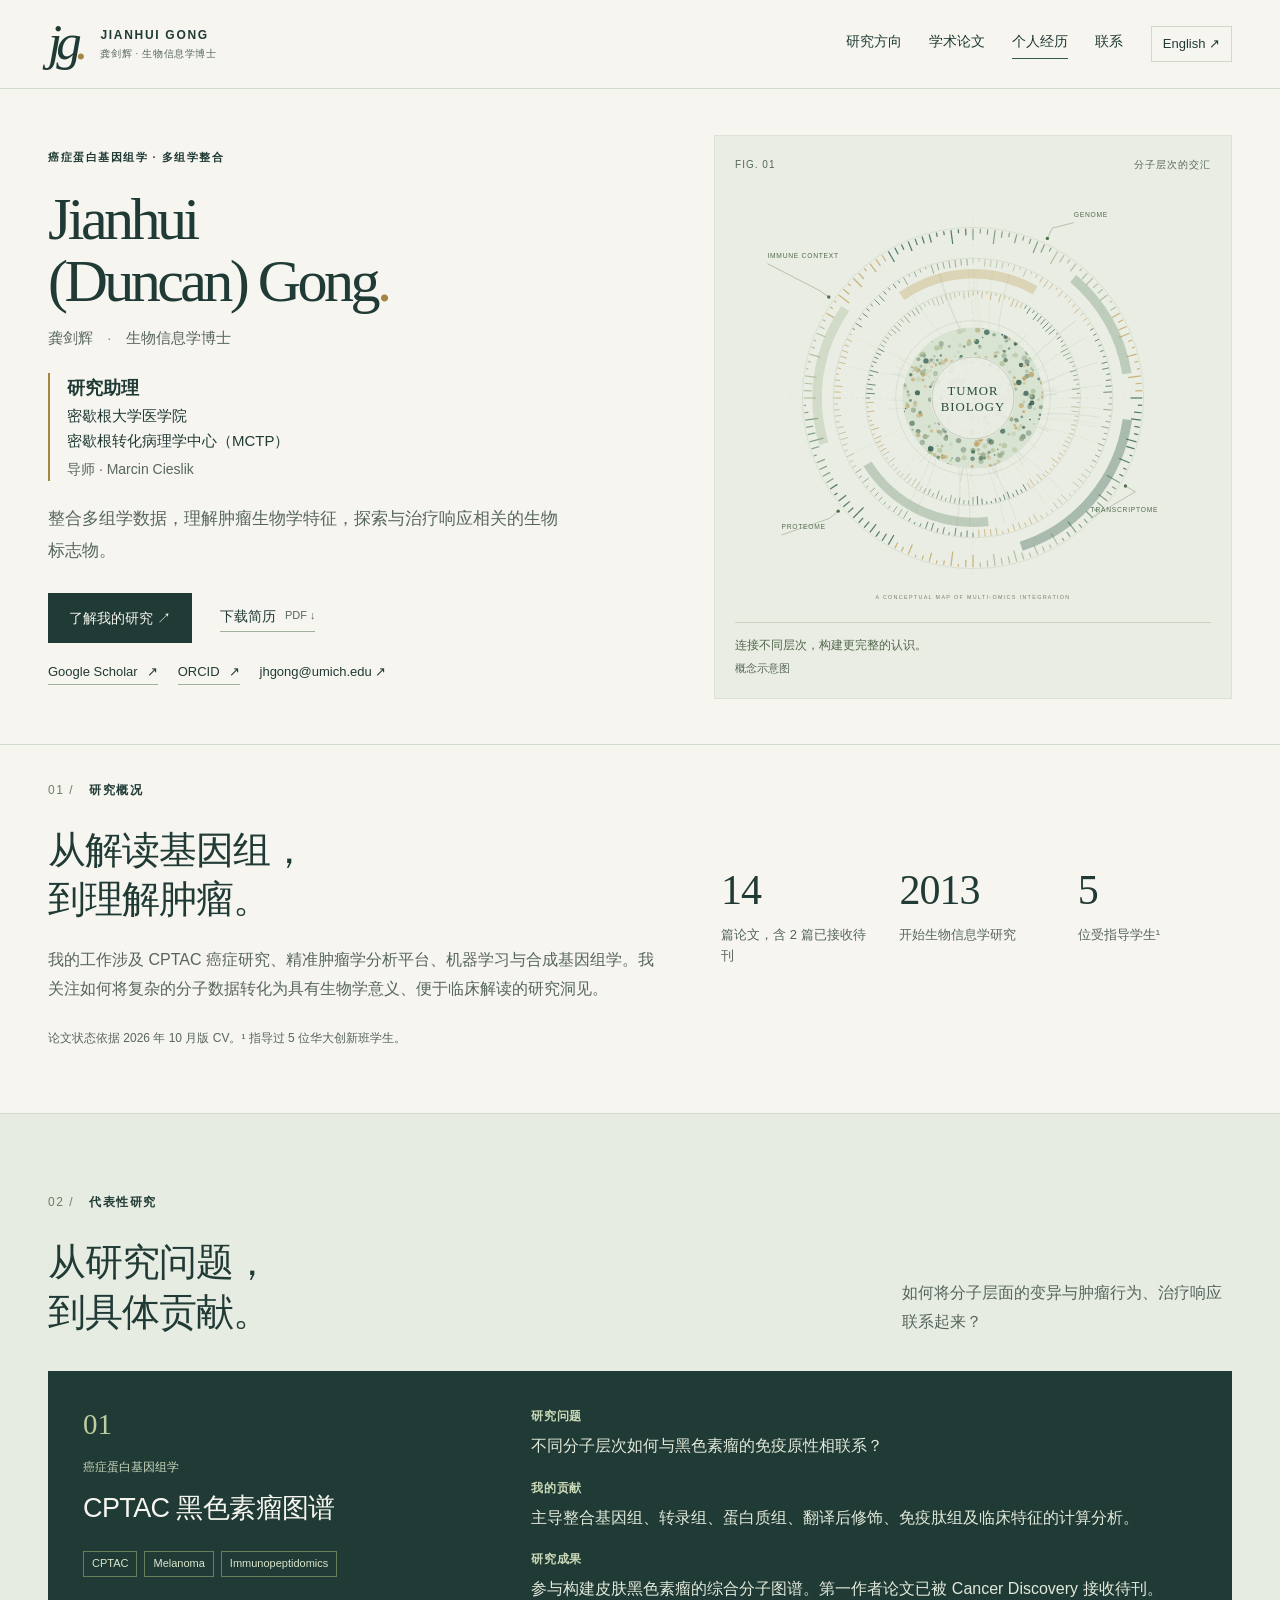
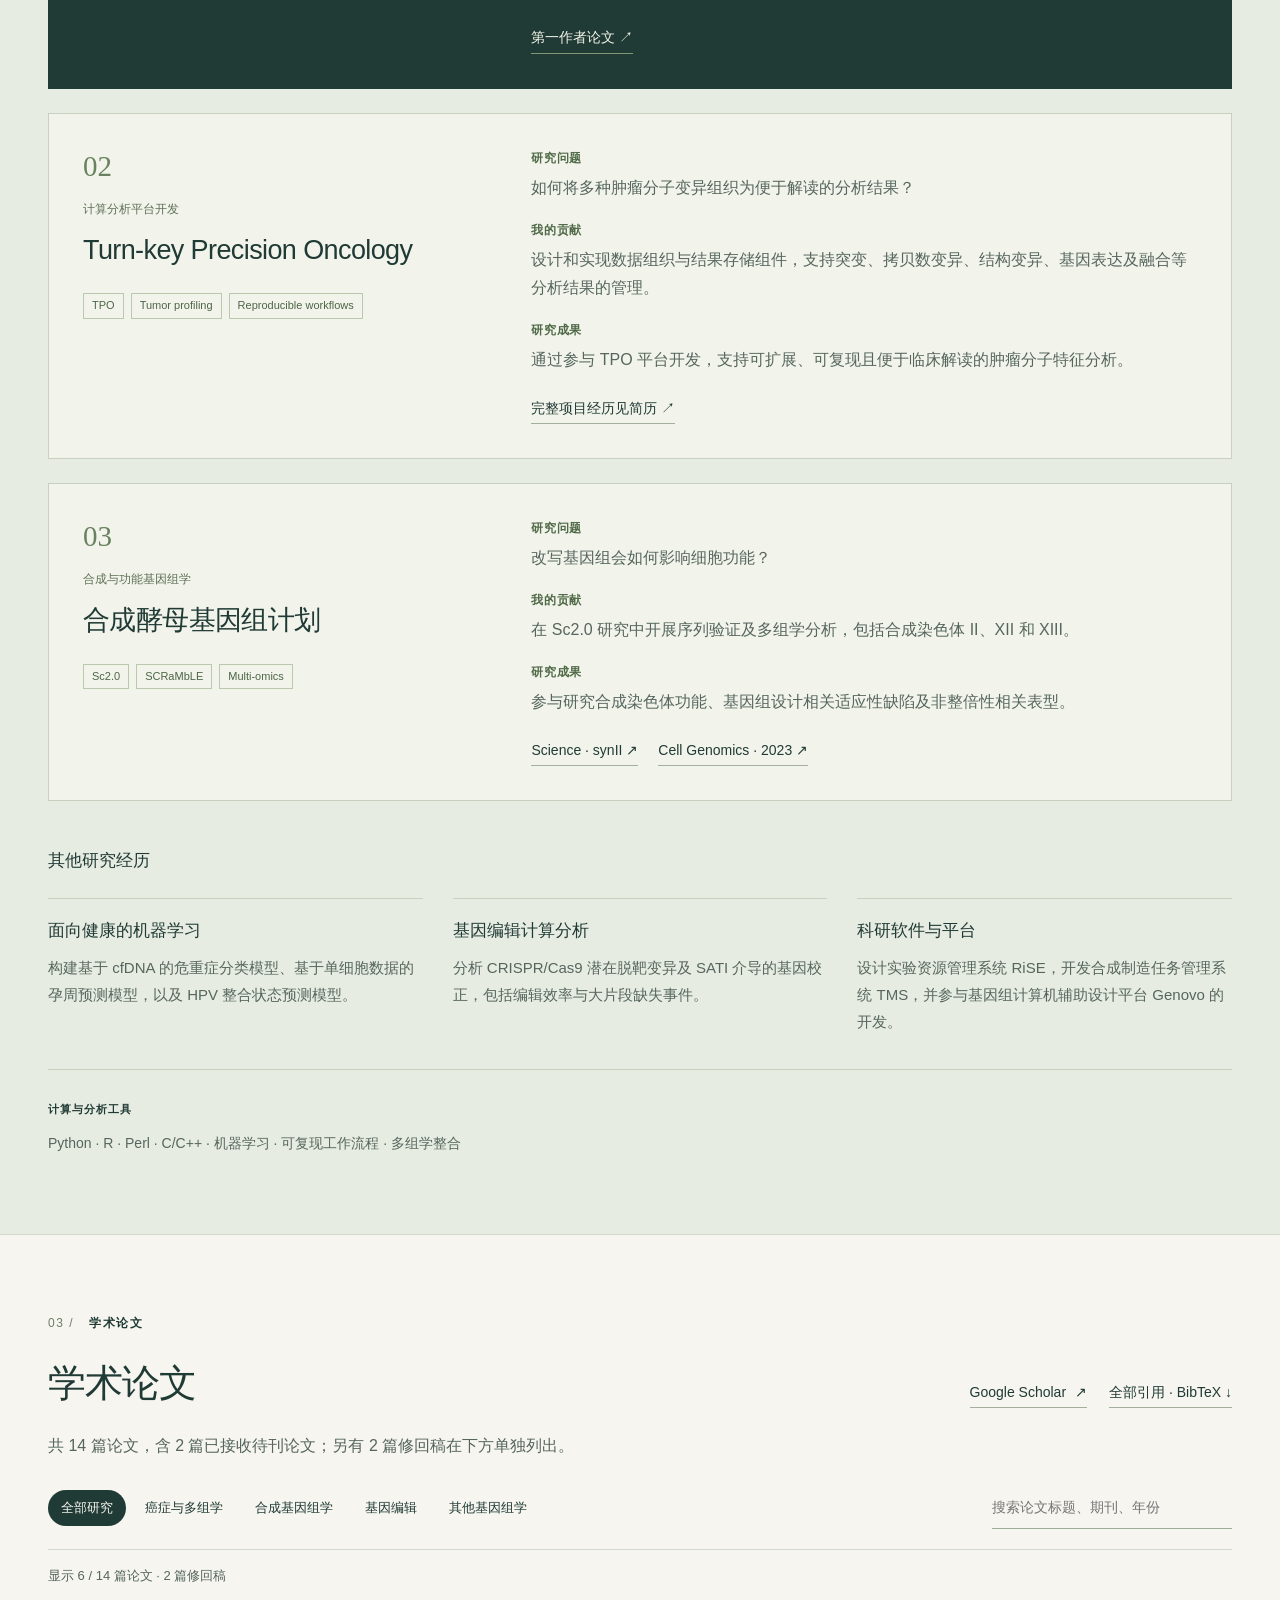
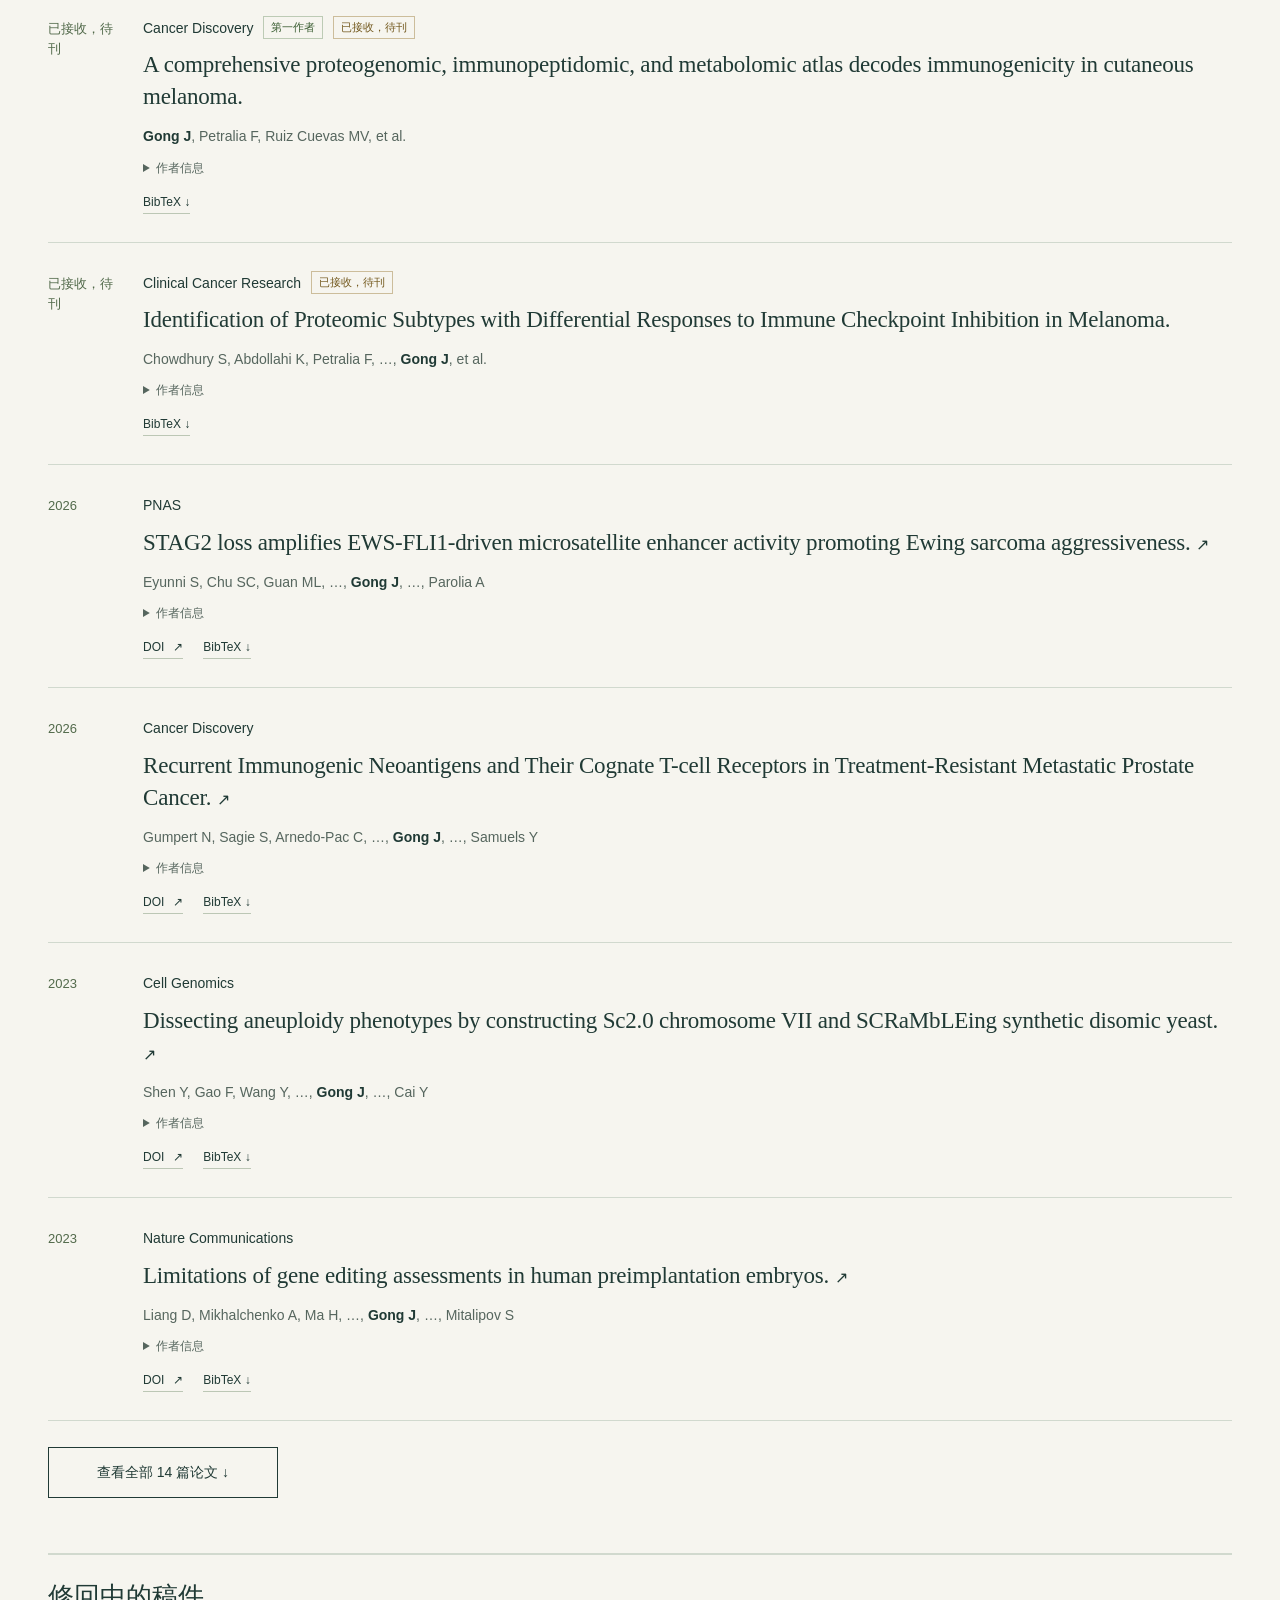
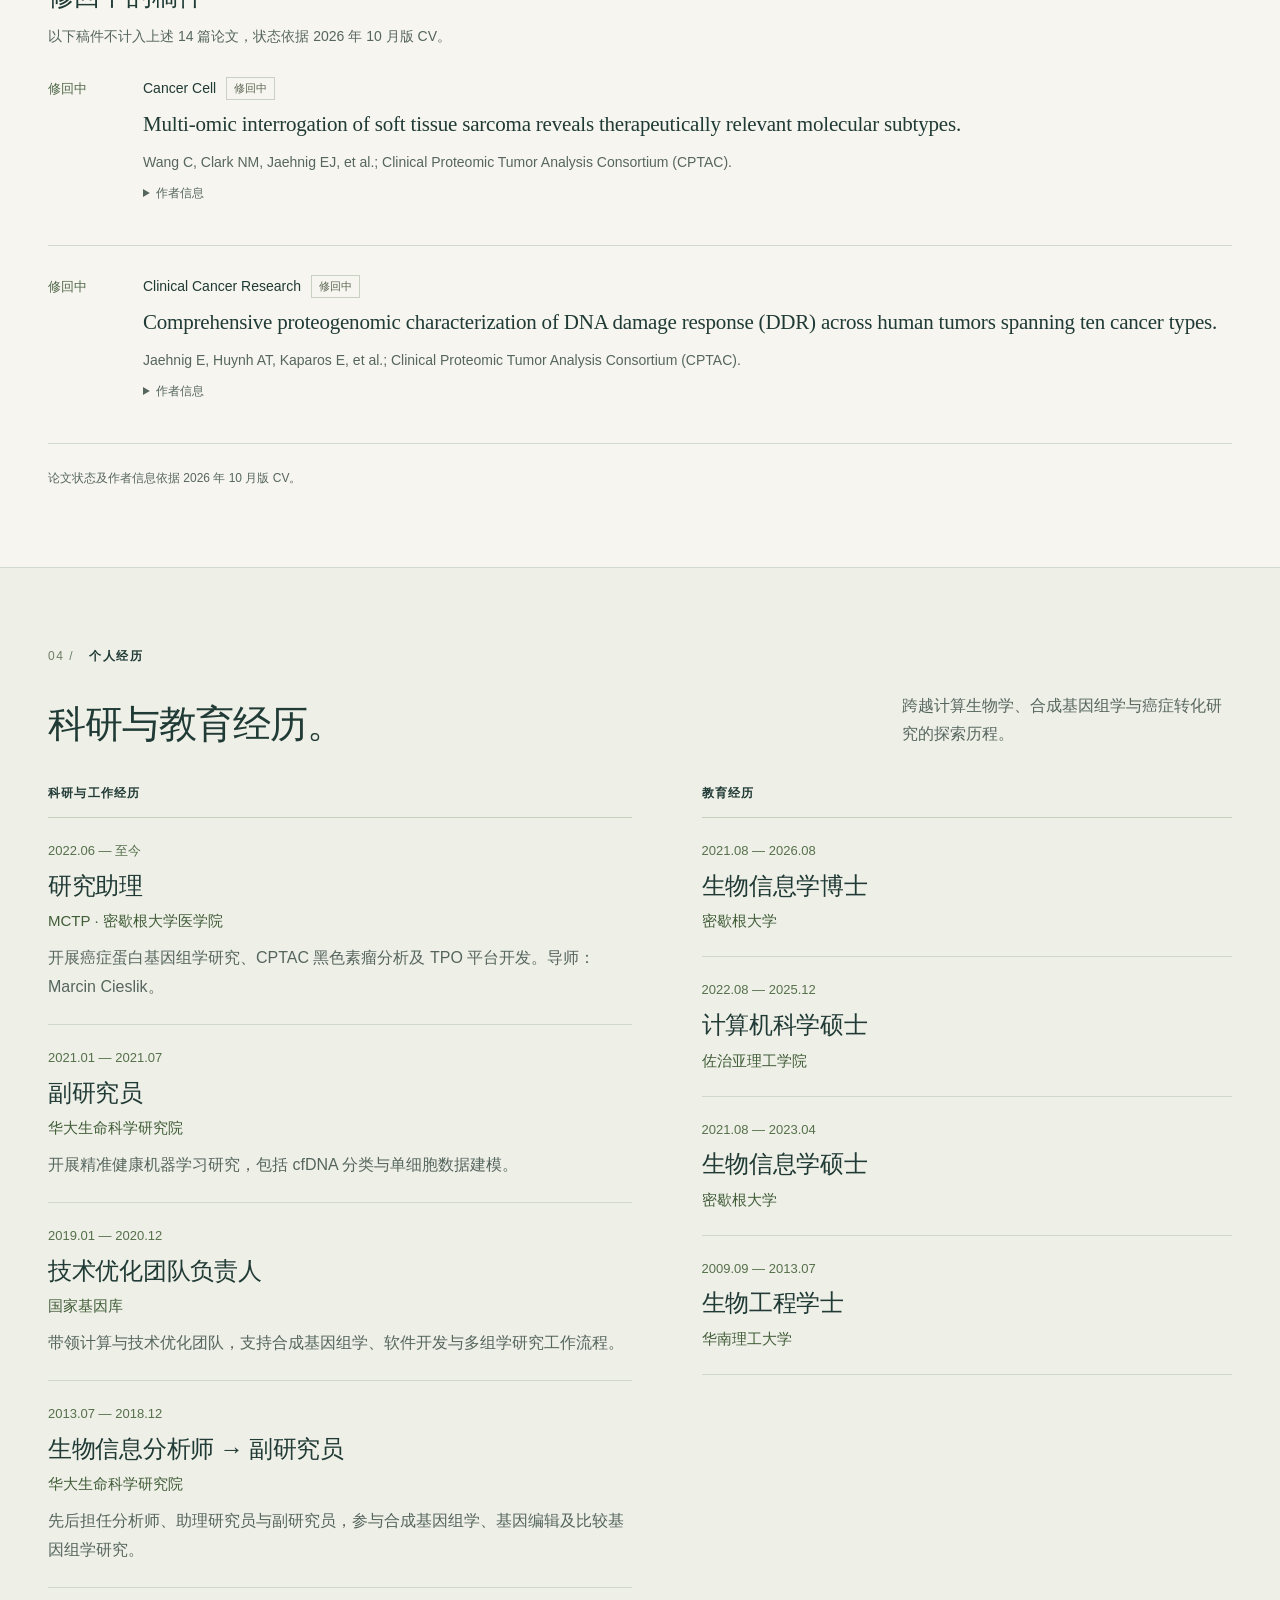
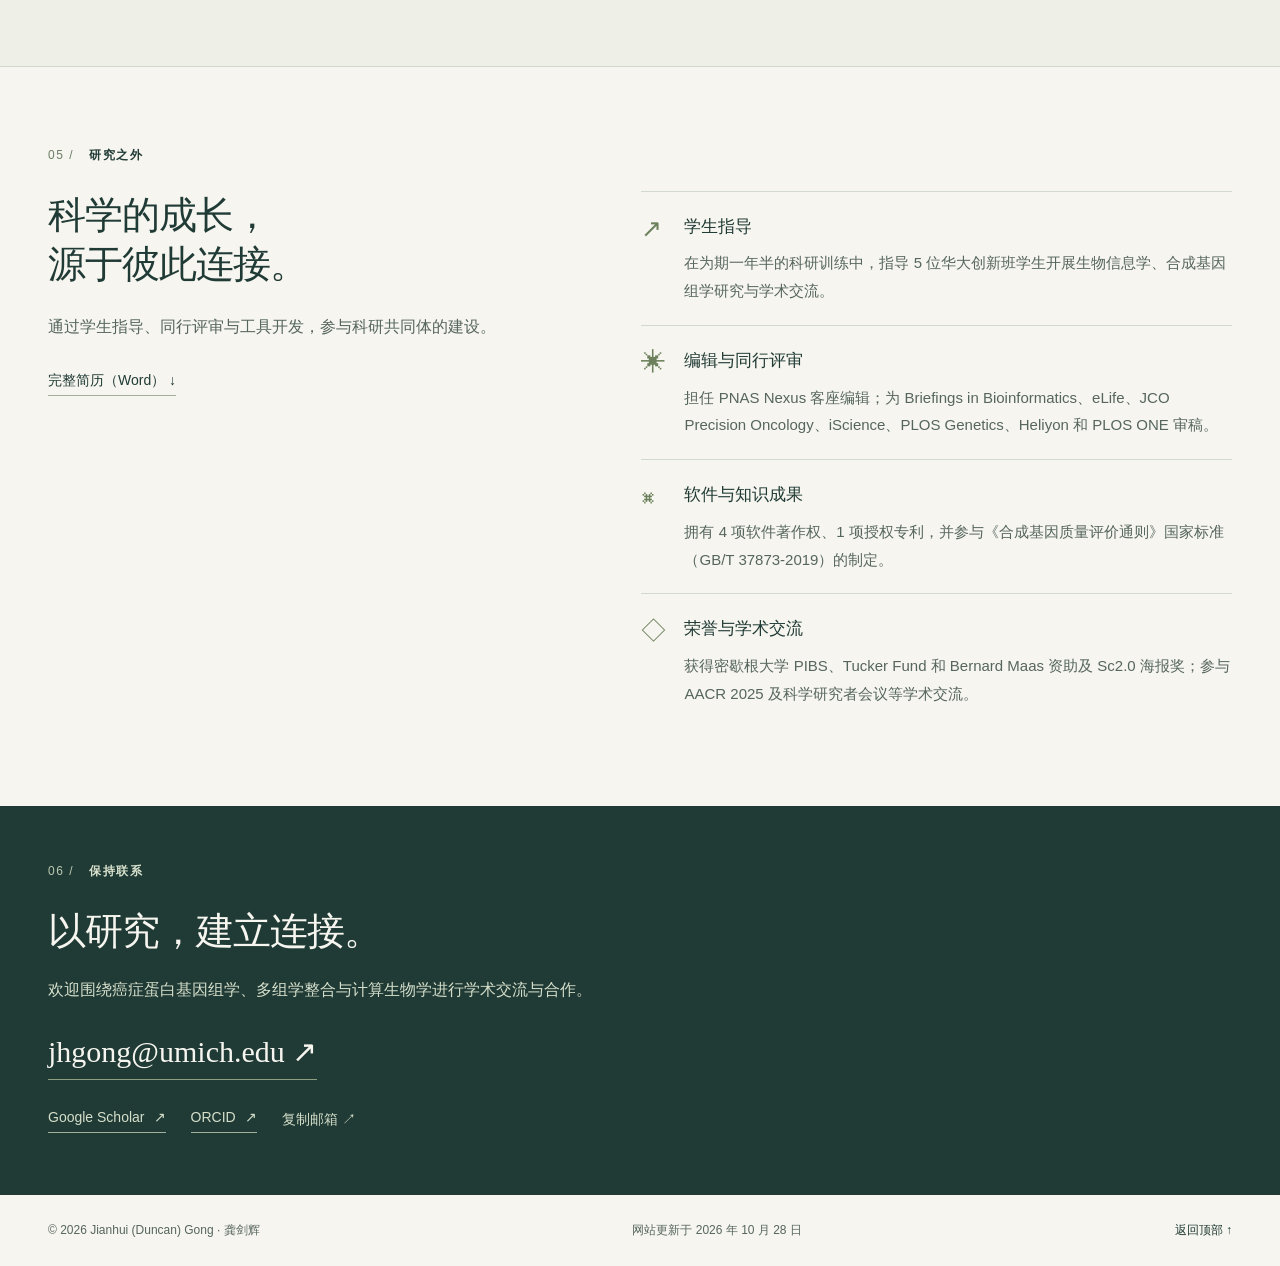
==== zh/index.html @ 7883103d "Improve bilingual academic profile, research highlights, publications and search metadata" ====
<!doctype html><html lang="zh-CN"><head>
<meta charset="UTF-8"><meta name="viewport" content="width=device-width, initial-scale=1"><meta name="google-site-verification" content="S1nb8CHc_5neMKz0zWXASUBL5il8lbESfDzL3KSsQgo"><meta name="theme-color" content="#f6f5ef"><title>龚剑辉 Jianhui (Duncan) Gong | 癌症蛋白基因组学与生物信息学</title><meta name="description" content="龚剑辉（Duncan），密歇根大学医学院 MCTP 研究助理、生物信息学博士。展示癌症蛋白基因组学、多组学研究、学术论文与简历。"><meta name="author" content="Jianhui (Duncan) Gong"><meta name="robots" content="index, follow">
<link rel="canonical" href="https://duncanjunegong.github.io/zh/"><link rel="alternate" hreflang="en" href="https://duncanjunegong.github.io/"><link rel="alternate" hreflang="zh-CN" href="https://duncanjunegong.github.io/zh/"><link rel="alternate" hreflang="x-default" href="https://duncanjunegong.github.io/"><meta property="og:title" content="龚剑辉 Jianhui (Duncan) Gong | 癌症蛋白基因组学与生物信息学"><meta property="og:description" content="龚剑辉（Duncan），密歇根大学医学院 MCTP 研究助理、生物信息学博士。展示癌症蛋白基因组学、多组学研究、学术论文与简历。"><meta property="og:type" content="profile"><meta property="og:url" content="https://duncanjunegong.github.io/zh/"><meta property="og:image" content="https://duncanjunegong.github.io/assets/omics-atlas.svg"><meta property="og:locale" content="zh_CN"><script type="application/ld+json">{"@context":"https://schema.org","@type":"Person","name":"Jianhui (Duncan) Gong","alternateName":["Jianhui Gong","Duncan Gong","龚剑辉"],"url":"https://duncanjunegong.github.io/zh/","jobTitle":"研究助理","worksFor":{"@type":"Organization","name":"密歇根大学医学院"},"affiliation":{"@type":"Organization","name":"密歇根转化病理学中心（MCTP）"},"email":"mailto:jhgong@umich.edu","sameAs":["https://scholar.google.com/citations?user=H1VLKlQAAAAJ&hl=en","https://orcid.org/0000-0002-3910-9260"]}</script><link rel="icon" href="/assets/favicon.svg" type="image/svg+xml"><link rel="stylesheet" href="/style.css"><script src="/app.js" defer></script>
</head><body data-language="zh"><a class="skip-link" href="#main">跳转至正文</a>
<header class="site-header"><div class="container header-inner"><a class="brand" href="#home" aria-label="返回龚剑辉主页"><span class="monogram">jg<span>.</span></span><span class="brand-text">JIANHUI GONG<span>龚剑辉 · 生物信息学博士</span></span></a><nav class="desktop-nav" aria-label="主导航"><a href="#research">研究方向</a><a href="#publications">学术论文</a><a href="#experience">个人经历</a><a href="#contact">联系</a></nav><div class="header-controls"><a id="language-switch" class="language-switch" href="/" hreflang="en" lang="en">English ↗</a><button class="menu-toggle" type="button" aria-expanded="false" aria-controls="mobile-nav" aria-label="切换导航菜单"><span></span><span></span></button></div></div><nav id="mobile-nav" class="mobile-nav" aria-label="移动端导航" hidden><a href="#research">研究方向</a><a href="#publications">学术论文</a><a href="#experience">个人经历</a><a href="#contact">联系</a></nav></header>
<main id="main"><section class="hero container" id="home"><div class="hero-copy"><p class="eyebrow">癌症蛋白基因组学 · 多组学整合</p><h1>Jianhui<br><span>(Duncan) Gong<span class="title-dot">.</span></span></h1><p class="name-detail">龚剑辉 <span>·</span> 生物信息学博士</p><div class="current-position"><strong>研究助理</strong><p>密歇根大学医学院</p><p>密歇根转化病理学中心（MCTP）</p><p class="mentor">导师 · <strong>Marcin Cieslik</strong></p></div><p class="hero-statement">整合多组学数据，理解肿瘤生物学特征，探索与治疗响应相关的生物标志物。</p><div class="hero-actions"><a class="button button-dark" href="#research">了解我的研究 ↗</a><a class="text-link" href="/assets/Jianhui-Gong-CV.pdf" download>下载简历 <span class="file-type">PDF ↓</span></a></div><div class="profile-links"><a class="text-link" href="https://scholar.google.com/citations?user=H1VLKlQAAAAJ&amp;hl=en" target="_blank" rel="noopener noreferrer">Google Scholar <span aria-hidden="true">↗</span></a><a class="text-link" href="https://orcid.org/0000-0002-3910-9260" target="_blank" rel="noopener noreferrer">ORCID <span aria-hidden="true">↗</span></a><a href="mailto:jhgong@umich.edu">jhgong@umich.edu ↗</a></div></div><figure class="hero-art"><div class="figure-top"><span>FIG. 01</span><span>分子层次的交汇</span></div><img src="/assets/omics-atlas.svg" alt="分子层次汇聚于肿瘤生物学的概念示意图，仅用于展示设计，不代表真实研究数据。" width="640" height="640"><figcaption>连接不同层次，构建更完整的认识。<span>概念示意图</span></figcaption></figure></section>
<section class="about container" aria-labelledby="about-heading"><div class="section-kicker"><span>01 /</span>研究概况</div><div class="about-grid"><div><h2 id="about-heading">从解读基因组，<br>到理解肿瘤。</h2><p>我的工作涉及 CPTAC 癌症研究、精准肿瘤学分析平台、机器学习与合成基因组学。我关注如何将复杂的分子数据转化为具有生物学意义、便于临床解读的研究洞见。</p></div><div class="stats"><div><strong>14</strong><span>篇论文，含 2 篇已接收待刊</span></div><div><strong>2013</strong><span>开始生物信息学研究</span></div><div><strong>5</strong><span>位受指导学生¹</span></div></div></div><p class="source-note">论文状态依据 2026 年 10 月版 CV。¹ 指导过 5 位华大创新班学生。</p></section>
<section class="research-section" id="research"><div class="container section-pad"><div class="section-kicker"><span>02 /</span>代表性研究</div><div class="section-heading"><h2>从研究问题，<br>到具体贡献。</h2><p>如何将分子层面的变异与肿瘤行为、治疗响应联系起来？</p></div><div class="research-cases"><article class="research-case flagship"><header><span class="case-number">01</span><p class="case-field">癌症蛋白基因组学</p><h3>CPTAC 黑色素瘤图谱</h3><div class="project-tags"><span>CPTAC</span><span>Melanoma</span><span>Immunopeptidomics</span></div></header><div class="case-body"><div><h4>研究问题</h4><p>不同分子层次如何与黑色素瘤的免疫原性相联系？</p></div><div><h4>我的贡献</h4><p>主导整合基因组、转录组、蛋白质组、翻译后修饰、免疫肽组及临床特征的计算分析。</p></div><div><h4>研究成果</h4><p>参与构建皮肤黑色素瘤的综合分子图谱。第一作者论文已被 Cancer Discovery 接收待刊。</p></div><div class="case-links"><a class="text-link" href="#gong-melanoma-atlas" data-reveal-paper="gong-melanoma-atlas">第一作者论文 ↗</a></div></div></article><article class="research-case "><header><span class="case-number">02</span><p class="case-field">计算分析平台开发</p><h3>Turn-key Precision Oncology</h3><div class="project-tags"><span>TPO</span><span>Tumor profiling</span><span>Reproducible workflows</span></div></header><div class="case-body"><div><h4>研究问题</h4><p>如何将多种肿瘤分子变异组织为便于解读的分析结果？</p></div><div><h4>我的贡献</h4><p>设计和实现数据组织与结果存储组件，支持突变、拷贝数变异、结构变异、基因表达及融合等分析结果的管理。</p></div><div><h4>研究成果</h4><p>通过参与 TPO 平台开发，支持可扩展、可复现且便于临床解读的肿瘤分子特征分析。</p></div><div class="case-links"><a class="text-link" href="/assets/Jianhui-Gong-CV.pdf">完整项目经历见简历 ↗</a></div></div></article><article class="research-case "><header><span class="case-number">03</span><p class="case-field">合成与功能基因组学</p><h3>合成酵母基因组计划</h3><div class="project-tags"><span>Sc2.0</span><span>SCRaMbLE</span><span>Multi-omics</span></div></header><div class="case-body"><div><h4>研究问题</h4><p>改写基因组会如何影响细胞功能？</p></div><div><h4>我的贡献</h4><p>在 Sc2.0 研究中开展序列验证及多组学分析，包括合成染色体 II、XII 和 XIII。</p></div><div><h4>研究成果</h4><p>参与研究合成染色体功能、基因组设计相关适应性缺陷及非整倍性相关表型。</p></div><div class="case-links"><a class="text-link" href="#shen-2017-synii" data-reveal-paper="shen-2017-synii">Science · synII ↗</a><a class="text-link" href="#shen-2023-sc20" data-reveal-paper="shen-2023-sc20">Cell Genomics · 2023 ↗</a></div></div></article></div><div class="other-research"><h3>其他研究经历</h3><div><article><h4>面向健康的机器学习</h4><p>构建基于 cfDNA 的危重症分类模型、基于单细胞数据的孕周预测模型，以及 HPV 整合状态预测模型。</p></article><article><h4>基因编辑计算分析</h4><p>分析 CRISPR/Cas9 潜在脱靶变异及 SATI 介导的基因校正，包括编辑效率与大片段缺失事件。</p></article><article><h4>科研软件与平台</h4><p>设计实验资源管理系统 RiSE，开发合成制造任务管理系统 TMS，并参与基因组计算机辅助设计平台 Genovo 的开发。</p></article></div></div><div class="skills-band"><strong>计算与分析工具</strong><p>Python · R · Perl · C/C++ · 机器学习 · 可复现工作流程 · 多组学整合</p></div></div></section>
<section class="publications container section-pad" id="publications"><div class="section-kicker"><span>03 /</span>学术论文</div><div class="section-heading"><h2>学术论文</h2><div class="publication-actions"><a class="text-link" href="https://scholar.google.com/citations?user=H1VLKlQAAAAJ&amp;hl=en" target="_blank" rel="noopener noreferrer">Google Scholar <span aria-hidden="true">↗</span></a><a class="text-link" href="/assets/publications.bib" download>全部引用 · BibTeX ↓</a></div></div><p class="section-description">共 14 篇论文，含 2 篇已接收待刊论文；另有 2 篇修回稿在下方单独列出。</p><div class="pub-controls" id="pub-controls" hidden><div id="filters" class="filter-group" role="group" aria-label="筛选论文"><button class="filter-button active" type="button" data-filter="all" aria-pressed="true">全部研究</button><button class="filter-button" type="button" data-filter="cancer" aria-pressed="false">癌症与多组学</button><button class="filter-button" type="button" data-filter="synthetic" aria-pressed="false">合成基因组学</button><button class="filter-button" type="button" data-filter="editing" aria-pressed="false">基因编辑</button><button class="filter-button" type="button" data-filter="other" aria-pressed="false">其他基因组学</button></div><label class="search-field"><span class="sr-only">搜索学术论文</span><input id="publication-search" type="search" placeholder="搜索论文标题、期刊、年份" aria-label="搜索学术论文"></label></div><p class="pub-result-count" id="pub-count" aria-live="polite"></p><div class="publication-list" id="publication-list"><article class="publication-item" id="gong-melanoma-atlas" data-paper data-draft="false" data-category="cancer" data-search="a comprehensive proteogenomic, immunopeptidomic, and metabolomic atlas decodes immunogenicity in cutaneous melanoma. gong j, petralia f, ruiz cuevas mv, tignor n, jain r, gritsenko ma, kitata rb, ma w, hsiao y, deng y, et al. cancer discovery in press 癌症与多组学 已接收，待刊"><div class="pub-year">已接收，待刊</div><div class="pub-content"><div class="pub-meta"><span>Cancer Discovery</span><span class="badge">第一作者</span><span class="badge press">已接收，待刊</span></div><h3>A comprehensive proteogenomic, immunopeptidomic, and metabolomic atlas decodes immunogenicity in cutaneous melanoma.</h3><p class="pub-authors"><strong>Gong J</strong>, Petralia F, Ruiz Cuevas MV, et al.</p><details class="author-details"><summary>作者信息</summary><p><strong>Gong J</strong>, Petralia F, Ruiz Cuevas MV, Tignor N, Jain R, Gritsenko MA, Kitata RB, Ma W, Hsiao Y, Deng Y, et al.</p></details><div class="paper-links"><a href="/citations/gong-melanoma-atlas.bib" download>BibTeX ↓</a></div></div></article><article class="publication-item" id="chowdhury-melanoma-subtypes" data-paper data-draft="false" data-category="cancer" data-search="identification of proteomic subtypes with differential responses to immune checkpoint inhibition in melanoma. chowdhury s, abdollahi k, petralia f, kennedy jj, gong j, ma w, ivey rg, pletcher rc, krek a, moshiri as, et al. clinical cancer research in press 癌症与多组学 已接收，待刊"><div class="pub-year">已接收，待刊</div><div class="pub-content"><div class="pub-meta"><span>Clinical Cancer Research</span><span class="badge press">已接收，待刊</span></div><h3>Identification of Proteomic Subtypes with Differential Responses to Immune Checkpoint Inhibition in Melanoma.</h3><p class="pub-authors">Chowdhury S, Abdollahi K, Petralia F, …, <strong>Gong J</strong>, et al.</p><details class="author-details"><summary>作者信息</summary><p>Chowdhury S, Abdollahi K, Petralia F, Kennedy JJ, <strong>Gong J</strong>, Ma W, Ivey RG, Pletcher RC, Krek A, Moshiri AS, et al.</p></details><div class="paper-links"><a href="/citations/chowdhury-melanoma-subtypes.bib" download>BibTeX ↓</a></div></div></article><article class="publication-item" id="eyunni-2026-stag2" data-paper data-draft="false" data-category="cancer" data-search="stag2 loss amplifies ews-fli1-driven microsatellite enhancer activity promoting ewing sarcoma aggressiveness. eyunni s, chu sc, guan ml, louw m, young e, carson se, gong j, cieslik m, chinnaiyan am, parolia a. pnas 2026 癌症与多组学 "><div class="pub-year">2026</div><div class="pub-content"><div class="pub-meta"><span>PNAS</span></div><h3><a class="article-link" href="https://doi.org/10.1073/pnas.2537425123" target="_blank" rel="noopener noreferrer">STAG2 loss amplifies EWS-FLI1-driven microsatellite enhancer activity promoting Ewing sarcoma aggressiveness. <span aria-hidden="true">↗</span></a></h3><p class="pub-authors">Eyunni S, Chu SC, Guan ML, …, <strong>Gong J</strong>, …, Parolia A</p><details class="author-details"><summary>作者信息</summary><p>Eyunni S, Chu SC, Guan ML, Louw M, Young E, Carson SE, <strong>Gong J</strong>, Cieslik M, Chinnaiyan AM, Parolia A.</p></details><div class="paper-links"><a class="text-link" href="https://doi.org/10.1073/pnas.2537425123" target="_blank" rel="noopener noreferrer">DOI <span aria-hidden="true">↗</span></a><a href="/citations/eyunni-2026-stag2.bib" download>BibTeX ↓</a></div></div></article><article class="publication-item" id="gumpert-2026-neoantigens" data-paper data-draft="false" data-category="cancer" data-search="recurrent immunogenic neoantigens and their cognate t-cell receptors in treatment-resistant metastatic prostate cancer. gumpert n, sagie s, arnedo-pac c, babu t, weller c, gonzalez-perez a, wang y, michel todó l, levy r, chen x, greenberg p, dayan-rubinov m, yakubovich e, wasserman-bartov t, zerbib m, gong j, rebernick rj, oliveira tercero a, agundez muriel l, benedek g, kedmi m, oren r, ben-dor s, levin y, troyanskaya og, munzur ad, wyatt aw, cieslik mp, quigley da, van allen em, anandasabapathy n, mateo j, yang x, martínez-jiménez f, lopez-bigas n, samuels y. cancer discovery 2026 癌症与多组学 "><div class="pub-year">2026</div><div class="pub-content"><div class="pub-meta"><span>Cancer Discovery</span></div><h3><a class="article-link" href="https://doi.org/10.1158/2159-8290.CD-24-1213" target="_blank" rel="noopener noreferrer">Recurrent Immunogenic Neoantigens and Their Cognate T-cell Receptors in Treatment-Resistant Metastatic Prostate Cancer. <span aria-hidden="true">↗</span></a></h3><p class="pub-authors">Gumpert N, Sagie S, Arnedo-Pac C, …, <strong>Gong J</strong>, …, Samuels Y</p><details class="author-details"><summary>作者信息</summary><p>Gumpert N, Sagie S, Arnedo-Pac C, Babu T, Weller C, Gonzalez-Perez A, Wang Y, Michel Todó L, Levy R, Chen X, Greenberg P, Dayan-Rubinov M, Yakubovich E, Wasserman-Bartov T, Zerbib M, <strong>Gong J</strong>, Rebernick RJ, Oliveira Tercero A, Agundez Muriel L, Benedek G, Kedmi M, Oren R, Ben-Dor S, Levin Y, Troyanskaya OG, Munzur AD, Wyatt AW, Cieslik MP, Quigley DA, Van Allen EM, Anandasabapathy N, Mateo J, Yang X, Martínez-Jiménez F, Lopez-Bigas N, Samuels Y.</p></details><div class="paper-links"><a class="text-link" href="https://doi.org/10.1158/2159-8290.CD-24-1213" target="_blank" rel="noopener noreferrer">DOI <span aria-hidden="true">↗</span></a><a href="/citations/gumpert-2026-neoantigens.bib" download>BibTeX ↓</a></div></div></article><article class="publication-item" id="shen-2023-sc20" data-paper data-draft="false" data-category="synthetic" data-search="dissecting aneuploidy phenotypes by constructing sc2.0 chromosome vii and scrambleing synthetic disomic yeast. shen y, gao f, wang y, wang y, zheng j, gong j, zhang j, luo z, schindler d, deng y, ding w, lin t, swidah r, zhao h, jiang s, zeng c, chen s, chen t, wang y, luo y, mitchell l, bader js, zhang g, shen x, wang j, fu x, dai j, boeke jd, yang h, xu x, cai y. cell genomics 2023 合成基因组学 "><div class="pub-year">2023</div><div class="pub-content"><div class="pub-meta"><span>Cell Genomics</span></div><h3><a class="article-link" href="https://doi.org/10.1016/j.xgen.2023.100364" target="_blank" rel="noopener noreferrer">Dissecting aneuploidy phenotypes by constructing Sc2.0 chromosome VII and SCRaMbLEing synthetic disomic yeast. <span aria-hidden="true">↗</span></a></h3><p class="pub-authors">Shen Y, Gao F, Wang Y, …, <strong>Gong J</strong>, …, Cai Y</p><details class="author-details"><summary>作者信息</summary><p>Shen Y, Gao F, Wang Y, Wang Y, Zheng J, <strong>Gong J</strong>, Zhang J, Luo Z, Schindler D, Deng Y, Ding W, Lin T, Swidah R, Zhao H, Jiang S, Zeng C, Chen S, Chen T, Wang Y, Luo Y, Mitchell L, Bader JS, Zhang G, Shen X, Wang J, Fu X, Dai J, Boeke JD, Yang H, Xu X, Cai Y.</p></details><div class="paper-links"><a class="text-link" href="https://doi.org/10.1016/j.xgen.2023.100364" target="_blank" rel="noopener noreferrer">DOI <span aria-hidden="true">↗</span></a><a href="/citations/shen-2023-sc20.bib" download>BibTeX ↓</a></div></div></article><article class="publication-item" id="liang-2023-editing" data-paper data-draft="false" data-category="editing" data-search="limitations of gene editing assessments in human preimplantation embryos. liang d, mikhalchenko a, ma h, marti gutierrez n, chen t, lee y, park sw, tippner-hedges r, koski a, darby h, li y, van dyken c, zhao h, wu k, zhang j, hou z, so s, han j, park j, kim cj, zong k, gong j, yuan y, gu y, shen y, olson sb, yang h, battaglia d, o&#39;leary t, krieg sa, lee dm, wu dh, duell pb, kaul s, kim js, heitner sb, kang e, chen zj, amato p, mitalipov s. nature communications 2023 基因编辑 "><div class="pub-year">2023</div><div class="pub-content"><div class="pub-meta"><span>Nature Communications</span></div><h3><a class="article-link" href="https://doi.org/10.1038/s41467-023-36820-6" target="_blank" rel="noopener noreferrer">Limitations of gene editing assessments in human preimplantation embryos. <span aria-hidden="true">↗</span></a></h3><p class="pub-authors">Liang D, Mikhalchenko A, Ma H, …, <strong>Gong J</strong>, …, Mitalipov S</p><details class="author-details"><summary>作者信息</summary><p>Liang D, Mikhalchenko A, Ma H, Marti Gutierrez N, Chen T, Lee Y, Park SW, Tippner-Hedges R, Koski A, Darby H, Li Y, Van Dyken C, Zhao H, Wu K, Zhang J, Hou Z, So S, Han J, Park J, Kim CJ, Zong K, <strong>Gong J</strong>, Yuan Y, Gu Y, Shen Y, Olson SB, Yang H, Battaglia D, O&#39;Leary T, Krieg SA, Lee DM, Wu DH, Duell PB, Kaul S, Kim JS, Heitner SB, Kang E, Chen ZJ, Amato P, Mitalipov S.</p></details><div class="paper-links"><a class="text-link" href="https://doi.org/10.1038/s41467-023-36820-6" target="_blank" rel="noopener noreferrer">DOI <span aria-hidden="true">↗</span></a><a href="/citations/liang-2023-editing.bib" download>BibTeX ↓</a></div></div></article><article class="publication-item" id="suzuki-2019-sati" data-paper data-draft="false" data-category="editing" data-search="precise in vivo genome editing via single homology arm donor mediated intron-targeting gene integration for genetic disease correction. suzuki k, yamamoto m, hernandez-benitez r, li z, wei c, soligalla rd, aizawa e, hatanaka f, kurita m, reddy p, ocampo a, hishida t, sakurai m, nemeth an, nuñez delicado e, campistol jm, magistretti p, guillen p, rodriguez esteban c, gong j, yuan y, gu y, liu gh, lópez-otín c, wu j, zhang k, izpisua belmonte jc. cell research 2019 基因编辑 "><div class="pub-year">2019</div><div class="pub-content"><div class="pub-meta"><span>Cell Research</span></div><h3><a class="article-link" href="https://doi.org/10.1038/s41422-019-0213-0" target="_blank" rel="noopener noreferrer">Precise in vivo genome editing via single homology arm donor mediated intron-targeting gene integration for genetic disease correction. <span aria-hidden="true">↗</span></a></h3><p class="pub-authors">Suzuki K, Yamamoto M, Hernandez-Benitez R, …, <strong>Gong J</strong>, …, Izpisua Belmonte JC</p><details class="author-details"><summary>作者信息</summary><p>Suzuki K, Yamamoto M, Hernandez-Benitez R, Li Z, Wei C, Soligalla RD, Aizawa E, Hatanaka F, Kurita M, Reddy P, Ocampo A, Hishida T, Sakurai M, Nemeth AN, Nuñez Delicado E, Campistol JM, Magistretti P, Guillen P, Rodriguez Esteban C, <strong>Gong J</strong>, Yuan Y, Gu Y, Liu GH, López-Otín C, Wu J, Zhang K, Izpisua Belmonte JC.</p></details><div class="paper-links"><a class="text-link" href="https://doi.org/10.1038/s41422-019-0213-0" target="_blank" rel="noopener noreferrer">DOI <span aria-hidden="true">↗</span></a><a href="/citations/suzuki-2019-sati.bib" download>BibTeX ↓</a></div></div></article><article class="publication-item" id="ma-2018-reply" data-paper data-draft="false" data-category="editing" data-search="ma et al. reply. ma h, marti-gutierrez n, park sw, wu j, hayama t, darby h, van dyken c, li y, koski a, liang d, suzuki k, gu y, gong j, xu x, ahmed r, lee y, kang e, ji d, park ar, kim d, kim st, heitner sb, battaglia d, krieg sa, lee dm, wu dh, wolf dp, amato p, kaul s, belmonte jci, kim js, mitalipov s. nature 2018 基因编辑 "><div class="pub-year">2018</div><div class="pub-content"><div class="pub-meta"><span>Nature</span></div><h3><a class="article-link" href="https://doi.org/10.1038/s41586-018-0381-y" target="_blank" rel="noopener noreferrer">Ma et al. reply. <span aria-hidden="true">↗</span></a></h3><p class="pub-authors">Ma H, Marti-Gutierrez N, Park SW, …, <strong>Gong J</strong>, …, Mitalipov S</p><details class="author-details"><summary>作者信息</summary><p>Ma H, Marti-Gutierrez N, Park SW, Wu J, Hayama T, Darby H, Van Dyken C, Li Y, Koski A, Liang D, Suzuki K, Gu Y, <strong>Gong J</strong>, Xu X, Ahmed R, Lee Y, Kang E, Ji D, Park AR, Kim D, Kim ST, Heitner SB, Battaglia D, Krieg SA, Lee DM, Wu DH, Wolf DP, Amato P, Kaul S, Belmonte JCI, Kim JS, Mitalipov S.</p></details><div class="paper-links"><a class="text-link" href="https://doi.org/10.1038/s41586-018-0381-y" target="_blank" rel="noopener noreferrer">DOI <span aria-hidden="true">↗</span></a><a href="/citations/ma-2018-reply.bib" download>BibTeX ↓</a></div></div></article><article class="publication-item" id="ma-2017-embryos" data-paper data-draft="false" data-category="editing" data-search="correction of a pathogenic gene mutation in human embryos. ma h, marti-gutierrez n, park sw, wu j, lee y, suzuki k, koski a, ji d, hayama t, ahmed r, darby h, van dyken c, li y, kang e, park ar, kim d, kim st, gong j, gu y, xu x, battaglia d, krieg sa, lee dm, wu dh, wolf dp, heitner sb, belmonte jci, amato p, kim js, kaul s, mitalipov s. nature 2017 基因编辑 "><div class="pub-year">2017</div><div class="pub-content"><div class="pub-meta"><span>Nature</span></div><h3><a class="article-link" href="https://doi.org/10.1038/nature23305" target="_blank" rel="noopener noreferrer">Correction of a pathogenic gene mutation in human embryos. <span aria-hidden="true">↗</span></a></h3><p class="pub-authors">Ma H, Marti-Gutierrez N, Park SW, …, <strong>Gong J</strong>, …, Mitalipov S</p><details class="author-details"><summary>作者信息</summary><p>Ma H, Marti-Gutierrez N, Park SW, Wu J, Lee Y, Suzuki K, Koski A, Ji D, Hayama T, Ahmed R, Darby H, Van Dyken C, Li Y, Kang E, Park AR, Kim D, Kim ST, <strong>Gong J</strong>, Gu Y, Xu X, Battaglia D, Krieg SA, Lee DM, Wu DH, Wolf DP, Heitner SB, Belmonte JCI, Amato P, Kim JS, Kaul S, Mitalipov S.</p></details><div class="paper-links"><a class="text-link" href="https://doi.org/10.1038/nature23305" target="_blank" rel="noopener noreferrer">DOI <span aria-hidden="true">↗</span></a><a href="/citations/ma-2017-embryos.bib" download>BibTeX ↓</a></div></div></article><article class="publication-item" id="jiang-2017-histone" data-paper data-draft="false" data-category="other" data-search="dissecting nucleosome function with a comprehensive histone h2a and h2b mutant library. jiang s, liu y, xu c, wang y, gong j, shen y, wu q, boeke jd, dai j. g3 2017 其他基因组学 "><div class="pub-year">2017</div><div class="pub-content"><div class="pub-meta"><span>G3</span></div><h3><a class="article-link" href="https://doi.org/10.1534/g3.117.300252" target="_blank" rel="noopener noreferrer">Dissecting Nucleosome Function with a Comprehensive Histone H2A and H2B Mutant Library. <span aria-hidden="true">↗</span></a></h3><p class="pub-authors">Jiang S, Liu Y, Xu C, …, <strong>Gong J</strong>, …, Dai J</p><details class="author-details"><summary>作者信息</summary><p>Jiang S, Liu Y, Xu C, Wang Y, <strong>Gong J</strong>, Shen Y, Wu Q, Boeke JD, Dai J.</p></details><div class="paper-links"><a class="text-link" href="https://doi.org/10.1534/g3.117.300252" target="_blank" rel="noopener noreferrer">DOI <span aria-hidden="true">↗</span></a><a href="/citations/jiang-2017-histone.bib" download>BibTeX ↓</a></div></div></article><article class="publication-item" id="zhang-2017-rdna" data-paper data-draft="false" data-category="synthetic" data-search="engineering the ribosomal dna in a megabase synthetic chromosome. zhang w, zhao g, luo z, lin y, wang l, guo y, wang a, jiang s, jiang q, gong j, wang y, hou s, huang j, li t, qin y, dong j, qin q, zhang j, zou x, he x, zhao l, xiao y, xu m, cheng e, huang n, zhou t, shen y, walker r, luo y, kuang z, mitchell la, yang k, richardson sm, wu y, li bz, yuan yj, yang h, lin j, chen gq, wu q, bader js, cai y, boeke jd, dai j. science 2017 合成基因组学 "><div class="pub-year">2017</div><div class="pub-content"><div class="pub-meta"><span>Science</span></div><h3><a class="article-link" href="https://doi.org/10.1126/science.aaf3981" target="_blank" rel="noopener noreferrer">Engineering the ribosomal DNA in a megabase synthetic chromosome. <span aria-hidden="true">↗</span></a></h3><p class="pub-authors">Zhang W, Zhao G, Luo Z, …, <strong>Gong J</strong>, …, Dai J</p><details class="author-details"><summary>作者信息</summary><p>Zhang W, Zhao G, Luo Z, Lin Y, Wang L, Guo Y, Wang A, Jiang S, Jiang Q, <strong>Gong J</strong>, Wang Y, Hou S, Huang J, Li T, Qin Y, Dong J, Qin Q, Zhang J, Zou X, He X, Zhao L, Xiao Y, Xu M, Cheng E, Huang N, Zhou T, Shen Y, Walker R, Luo Y, Kuang Z, Mitchell LA, Yang K, Richardson SM, Wu Y, Li BZ, Yuan YJ, Yang H, Lin J, Chen GQ, Wu Q, Bader JS, Cai Y, Boeke JD, Dai J.</p></details><div class="paper-links"><a class="text-link" href="https://doi.org/10.1126/science.aaf3981" target="_blank" rel="noopener noreferrer">DOI <span aria-hidden="true">↗</span></a><a href="/citations/zhang-2017-rdna.bib" download>BibTeX ↓</a></div></div></article><article class="publication-item" id="shen-2017-synii" data-paper data-draft="false" data-category="synthetic" data-search="deep functional analysis of synii, a 770-kilobase synthetic yeast chromosome. shen y, wang y, chen t, gao f, gong j, abramczyk d, walker r, zhao h, chen s, liu w, luo y, müller ca, paul-dubois-taine a, alver b, stracquadanio g, mitchell la, luo z, fan y, zhou b, wen b, tan f, wang y, zi j, xie z, li b, yang k, richardson sm, jiang h, french ce, nieduszynski ca, koszul r, marston al, yuan y, wang j, bader js, dai j, boeke jd, xu x, cai y, yang h. science 2017 合成基因组学 "><div class="pub-year">2017</div><div class="pub-content"><div class="pub-meta"><span>Science</span></div><h3><a class="article-link" href="https://doi.org/10.1126/science.aaf4791" target="_blank" rel="noopener noreferrer">Deep functional analysis of synII, a 770-kilobase synthetic yeast chromosome. <span aria-hidden="true">↗</span></a></h3><p class="pub-authors">Shen Y, Wang Y, Chen T, …, <strong>Gong J</strong>, …, Yang H</p><details class="author-details"><summary>作者信息</summary><p>Shen Y, Wang Y, Chen T, Gao F, <strong>Gong J</strong>, Abramczyk D, Walker R, Zhao H, Chen S, Liu W, Luo Y, Müller CA, Paul-Dubois-Taine A, Alver B, Stracquadanio G, Mitchell LA, Luo Z, Fan Y, Zhou B, Wen B, Tan F, Wang Y, Zi J, Xie Z, Li B, Yang K, Richardson SM, Jiang H, French CE, Nieduszynski CA, Koszul R, Marston AL, Yuan Y, Wang J, Bader JS, Dai J, Boeke JD, Xu X, Cai Y, Yang H.</p></details><div class="paper-links"><a class="text-link" href="https://doi.org/10.1126/science.aaf4791" target="_blank" rel="noopener noreferrer">DOI <span aria-hidden="true">↗</span></a><a href="/citations/shen-2017-synii.bib" download>BibTeX ↓</a></div></div></article><article class="publication-item" id="shen-2016-scramble" data-paper data-draft="false" data-category="synthetic" data-search="scramble generates designed combinatorial stochastic diversity in synthetic chromosomes. shen y, stracquadanio g, wang y, yang k, mitchell la, xue y, cai y, chen t, dymond js, kang k, gong j, zeng x, zhang y, li y, feng q, xu x, wang j, wang j, yang h, boeke jd, bader js. genome research 2016 合成基因组学 "><div class="pub-year">2016</div><div class="pub-content"><div class="pub-meta"><span>Genome Research</span></div><h3><a class="article-link" href="https://doi.org/10.1101/gr.193433.115" target="_blank" rel="noopener noreferrer">SCRaMbLE generates designed combinatorial stochastic diversity in synthetic chromosomes. <span aria-hidden="true">↗</span></a></h3><p class="pub-authors">Shen Y, Stracquadanio G, Wang Y, …, <strong>Gong J</strong>, …, Bader JS</p><details class="author-details"><summary>作者信息</summary><p>Shen Y, Stracquadanio G, Wang Y, Yang K, Mitchell LA, Xue Y, Cai Y, Chen T, Dymond JS, Kang K, <strong>Gong J</strong>, Zeng X, Zhang Y, Li Y, Feng Q, Xu X, Wang J, Wang J, Yang H, Boeke JD, Bader JS.</p></details><div class="paper-links"><a class="text-link" href="https://doi.org/10.1101/gr.193433.115" target="_blank" rel="noopener noreferrer">DOI <span aria-hidden="true">↗</span></a><a href="/citations/shen-2016-scramble.bib" download>BibTeX ↓</a></div></div></article><article class="publication-item" id="yan-2015-plastid" data-paper data-draft="false" data-category="other" data-search="auxenochlorella protothecoides and prototheca wickerhamii plastid genome sequences give insight into the origins of non-photosynthetic algae. yan d, wang y, murakami t, shen y, gong j, jiang h, smith dr, pombert jf, dai j, wu q. scientific reports 2015 其他基因组学 "><div class="pub-year">2015</div><div class="pub-content"><div class="pub-meta"><span>Scientific Reports</span></div><h3><a class="article-link" href="https://doi.org/10.1038/srep14465" target="_blank" rel="noopener noreferrer">Auxenochlorella protothecoides and Prototheca wickerhamii plastid genome sequences give insight into the origins of non-photosynthetic algae. <span aria-hidden="true">↗</span></a></h3><p class="pub-authors">Yan D, Wang Y, Murakami T, …, <strong>Gong J</strong>, …, Wu Q</p><details class="author-details"><summary>作者信息</summary><p>Yan D, Wang Y, Murakami T, Shen Y, <strong>Gong J</strong>, Jiang H, Smith DR, Pombert JF, Dai J, Wu Q.</p></details><div class="paper-links"><a class="text-link" href="https://doi.org/10.1038/srep14465" target="_blank" rel="noopener noreferrer">DOI <span aria-hidden="true">↗</span></a><a href="/citations/yan-2015-plastid.bib" download>BibTeX ↓</a></div></div></article></div><p id="no-results" class="no-results" hidden>未找到符合条件的论文，请尝试其他关键词或筛选条件。</p><button class="button button-outline" id="show-more" type="button" aria-controls="publication-list" aria-expanded="false" hidden>查看全部 14 篇论文 ↓</button><section class="manuscript-section" id="manuscripts" aria-labelledby="manuscripts-heading"><h3 id="manuscripts-heading">修回中的稿件</h3><p>以下稿件不计入上述 14 篇论文，状态依据 2026 年 10 月版 CV。</p><div id="manuscript-list"><article class="publication-item manuscript" id="wang-sarcoma-revision" data-paper data-draft="true" data-category="cancer" data-search="multi-omic interrogation of soft tissue sarcoma reveals therapeutically relevant molecular subtypes. wang c, clark nm, jaehnig ej, et al.; clinical proteomic tumor analysis consortium (cptac). cancer cell under revision 癌症与多组学 修回中"><div class="pub-year">修回中</div><div class="pub-content"><div class="pub-meta"><span>Cancer Cell</span><span class="badge revision">修回中</span></div><h3>Multi-omic interrogation of soft tissue sarcoma reveals therapeutically relevant molecular subtypes.</h3><p class="pub-authors">Wang C, Clark NM, Jaehnig EJ, et al.; Clinical Proteomic Tumor Analysis Consortium (CPTAC).</p><details class="author-details"><summary>作者信息</summary><p>Wang C, Clark NM, Jaehnig EJ, et al.; Clinical Proteomic Tumor Analysis Consortium (CPTAC).</p></details><div class="paper-links"></div></div></article><article class="publication-item manuscript" id="jaehnig-ddr-revision" data-paper data-draft="true" data-category="cancer" data-search="comprehensive proteogenomic characterization of dna damage response (ddr) across human tumors spanning ten cancer types. jaehnig e, huynh at, kaparos e, et al.; clinical proteomic tumor analysis consortium (cptac). clinical cancer research under revision 癌症与多组学 修回中"><div class="pub-year">修回中</div><div class="pub-content"><div class="pub-meta"><span>Clinical Cancer Research</span><span class="badge revision">修回中</span></div><h3>Comprehensive proteogenomic characterization of DNA damage response (DDR) across human tumors spanning ten cancer types.</h3><p class="pub-authors">Jaehnig E, Huynh AT, Kaparos E, et al.; Clinical Proteomic Tumor Analysis Consortium (CPTAC).</p><details class="author-details"><summary>作者信息</summary><p>Jaehnig E, Huynh AT, Kaparos E, et al.; Clinical Proteomic Tumor Analysis Consortium (CPTAC).</p></details><div class="paper-links"></div></div></article></div></section><p class="source-note">论文状态及作者信息依据 2026 年 10 月版 CV。</p></section>
<section class="experience-section" id="experience"><div class="container section-pad"><div class="section-kicker"><span>04 /</span>个人经历</div><div class="section-heading"><h2>科研与教育经历。</h2><p>跨越计算生物学、合成基因组学与癌症转化研究的探索历程。</p></div><div class="journey-grid"><div><h3 class="column-label">科研与工作经历</h3><article class="timeline-item"><div class="timeline-date">2022.06 — 至今</div><h4>研究助理</h4><p class="timeline-org">MCTP · 密歇根大学医学院</p><p>开展癌症蛋白基因组学研究、CPTAC 黑色素瘤分析及 TPO 平台开发。导师：Marcin Cieslik。</p></article><article class="timeline-item"><div class="timeline-date">2021.01 — 2021.07</div><h4>副研究员</h4><p class="timeline-org">华大生命科学研究院</p><p>开展精准健康机器学习研究，包括 cfDNA 分类与单细胞数据建模。</p></article><article class="timeline-item"><div class="timeline-date">2019.01 — 2020.12</div><h4>技术优化团队负责人</h4><p class="timeline-org">国家基因库</p><p>带领计算与技术优化团队，支持合成基因组学、软件开发与多组学研究工作流程。</p></article><article class="timeline-item"><div class="timeline-date">2013.07 — 2018.12</div><h4>生物信息分析师 → 副研究员</h4><p class="timeline-org">华大生命科学研究院</p><p>先后担任分析师、助理研究员与副研究员，参与合成基因组学、基因编辑及比较基因组学研究。</p></article></div><div><h3 class="column-label">教育经历</h3><article class="timeline-item"><div class="timeline-date">2021.08 — 2026.08</div><h4>生物信息学博士</h4><p class="timeline-org">密歇根大学</p></article><article class="timeline-item"><div class="timeline-date">2022.08 — 2025.12</div><h4>计算机科学硕士</h4><p class="timeline-org">佐治亚理工学院</p></article><article class="timeline-item"><div class="timeline-date">2021.08 — 2023.04</div><h4>生物信息学硕士</h4><p class="timeline-org">密歇根大学</p></article><article class="timeline-item"><div class="timeline-date">2009.09 — 2013.07</div><h4>生物工程学士</h4><p class="timeline-org">华南理工大学</p></article></div></div></div></section>
<section class="community container section-pad"><div class="section-kicker"><span>05 /</span>研究之外</div><div class="community-grid"><div><h2>科学的成长，<br>源于彼此连接。</h2><p>通过学生指导、同行评审与工具开发，参与科研共同体的建设。</p><a class="text-link" href="/assets/Jianhui-Gong-CV.docx" download>完整简历（Word） ↓</a></div><div><article class="community-item"><span aria-hidden="true">↗</span><div><h3>学生指导</h3><p>在为期一年半的科研训练中，指导 5 位华大创新班学生开展生物信息学、合成基因组学研究与学术交流。</p></div></article><article class="community-item"><span aria-hidden="true">✳</span><div><h3>编辑与同行评审</h3><p>担任 PNAS Nexus 客座编辑；为 Briefings in Bioinformatics、eLife、JCO Precision Oncology、iScience、PLOS Genetics、Heliyon 和 PLOS ONE 审稿。</p></div></article><article class="community-item"><span aria-hidden="true">⌘</span><div><h3>软件与知识成果</h3><p>拥有 4 项软件著作权、1 项授权专利，并参与《合成基因质量评价通则》国家标准（GB/T 37873-2019）的制定。</p></div></article><article class="community-item"><span aria-hidden="true">◇</span><div><h3>荣誉与学术交流</h3><p>获得密歇根大学 PIBS、Tucker Fund 和 Bernard Maas 资助及 Sc2.0 海报奖；参与 AACR 2025 及科学研究者会议等学术交流。</p></div></article></div></div></section>
<section class="contact-section" id="contact"><div class="container"><div class="section-kicker"><span>06 /</span>保持联系</div><h2>以研究，建立连接。</h2><p>欢迎围绕癌症蛋白基因组学、多组学整合与计算生物学进行学术交流与合作。</p><a class="contact-email" href="mailto:jhgong@umich.edu">jhgong@umich.edu ↗</a><div class="contact-links"><a class="text-link" href="https://scholar.google.com/citations?user=H1VLKlQAAAAJ&amp;hl=en" target="_blank" rel="noopener noreferrer">Google Scholar <span aria-hidden="true">↗</span></a><a class="text-link" href="https://orcid.org/0000-0002-3910-9260" target="_blank" rel="noopener noreferrer">ORCID <span aria-hidden="true">↗</span></a><button id="copy-email" type="button">复制邮箱 ↗</button></div></div></section>
</main><footer class="container site-footer"><span>© 2026 Jianhui (Duncan) Gong · 龚剑辉</span><span>网站更新于 2026 年 10 月 28 日</span><a href="#home">返回顶部 ↑</a></footer><div class="toast" id="toast" role="status" aria-live="polite"></div></body></html>
---- style.css ----
@charset "UTF-8";
:root{--paper:#f6f5ef;--ink:#203a35;--muted:#56665e;--line:#d1d9ce;--green:#315b4e;--sage:#e7ece2;--gold:#a58543;--serif:Georgia,'Times New Roman',serif;--sans:'Segoe UI','PingFang SC','Microsoft YaHei',sans-serif}*{box-sizing:border-box}html{scroll-behavior:smooth;scroll-padding-top:105px}body{margin:0;background:var(--paper);color:var(--ink);font-family:var(--sans);font-size:17px;line-height:1.75;-webkit-font-smoothing:antialiased}::selection{background:#d9e4ca}a{color:inherit;text-decoration:none}button,input{font:inherit}button{cursor:pointer;color:inherit}a,button,input{-webkit-tap-highlight-color:transparent}a:focus-visible,button:focus-visible,input:focus-visible,summary:focus-visible{outline:2px solid var(--green);outline-offset:5px}img{max-width:100%;display:block}h1,h2,h3,h4,p,figure{margin:0}h1,h2{font-family:var(--serif);font-weight:400;letter-spacing:-.04em;line-height:1.12}h2{font-size:44px}h3,h4{font-weight:500}.container{max-width:1280px;padding-inline:48px;margin-inline:auto}.section-pad{padding-block:78px}.site-header{position:sticky;top:0;z-index:30;background:rgba(246,245,239,.97);border-bottom:1px solid var(--line);backdrop-filter:blur(12px)}.header-inner{height:88px;display:flex;align-items:center;gap:28px}.brand{display:flex;align-items:center;gap:18px;margin-right:auto}.monogram{font:italic 51px/1 var(--serif);letter-spacing:-6px;transform:translateY(-2px)}.monogram span{color:var(--gold)}.brand-text{font-size:12px;letter-spacing:1.7px;font-weight:600;line-height:1.6}.brand-text>span{display:block;font-size:10px;letter-spacing:.6px;color:var(--muted);font-weight:400}.desktop-nav{display:flex;gap:27px;font-size:14px}.desktop-nav a{border-bottom:1px solid transparent;padding-bottom:4px}.desktop-nav a:hover,.desktop-nav a.active{border-color:var(--green)}.header-controls{display:flex;gap:20px;align-items:center}.language-switch{display:block;border:1px solid var(--line);padding:6px 11px;font-size:13px;white-space:nowrap}.language-switch:hover{background:var(--sage)}.menu-toggle{display:none;border:0;background:transparent;padding:4px 0;width:27px}.menu-toggle span{height:1px;background:var(--ink);display:block;margin:7px 0}.mobile-nav{padding:10px 24px 22px;border-top:1px solid var(--line)}.mobile-nav a{display:block;padding:8px 0}.hero{display:grid;grid-template-columns:1.18fr 1fr;align-items:center;gap:55px;padding-top:46px;padding-bottom:45px}.eyebrow{font-size:11px;font-weight:600;letter-spacing:1.5px;margin-bottom:20px}h1{font-size:clamp(48px,4.7vw,65px);line-height:1.03;letter-spacing:-.06em}.title-dot{color:var(--gold)}.name-detail{font-size:15px;color:var(--muted);margin-top:13px}.name-detail>span{margin-inline:10px;color:#84967e}.current-position{margin-top:22px;padding-left:17px;border-left:2px solid var(--gold)}.current-position>strong{font-size:18px}.current-position p{font-size:15px;line-height:1.65}.current-position .mentor{font-size:14px;color:var(--muted);margin-top:4px}.mentor strong{font-weight:500}.hero-statement{font-size:17px;line-height:1.75;max-width:510px;margin-top:22px;color:var(--muted)}.hero-actions{display:flex;gap:28px;align-items:center;margin-top:25px;flex-wrap:wrap}.button{display:inline-flex;align-items:center;justify-content:center;gap:23px;border:1px solid var(--ink);font-size:14px;padding:12px 20px;font-weight:500;transition:background .2s,transform .2s}.button:hover{transform:translateY(-2px)}.button-dark{background:var(--ink);color:var(--paper)}.button-dark:hover{background:#315b4e}.button-outline{background:transparent}.button-outline:hover{background:var(--sage)}.text-link{display:inline-flex;align-items:center;gap:9px;font-size:14px;border-bottom:1px solid #a3b09d;padding-bottom:3px}.text-link:hover{color:#755b28}.file-type{font-size:11px;color:var(--muted)}.profile-links{display:flex;gap:20px;flex-wrap:wrap;margin-top:20px;font-size:13px;line-height:1.4}.profile-links .text-link{font-size:13px}.profile-links>a:last-child{padding-bottom:3px}.hero-art{background:#e9ede3;border:1px solid #dce2d6;padding:20px;min-width:0}.figure-top{display:flex;gap:15px;justify-content:space-between;font-size:10px;letter-spacing:1px;color:var(--muted)}.hero-art img{width:100%;height:auto;max-height:430px;object-fit:contain;margin-block:9px}.hero-art figcaption{font-size:12px;color:#52664b;border-top:1px solid #c9d4c1;padding-top:12px}.hero-art figcaption>span{display:block;font-size:11px;color:var(--muted);margin-top:3px}.section-kicker{display:flex;gap:15px;font-size:12px;letter-spacing:1.5px;font-weight:600;margin-bottom:25px}.section-kicker>span{color:#6c7e65;font-weight:400}.about{padding-top:35px;padding-bottom:65px;border-top:1px solid var(--line)}.about-grid{display:grid;grid-template-columns:1.2fr 1fr;gap:60px;align-items:center}.about-grid h2{font-size:35px}.about-grid>div>p{font-size:16px;color:var(--muted);margin-top:20px;line-height:1.85}.stats{display:grid;grid-template-columns:repeat(3,1fr);gap:24px}.stats strong{display:block;font:400 42px/1.3 var(--serif);letter-spacing:-1px}.stats span{display:block;font-size:13px;line-height:1.6;color:var(--muted);margin-top:8px}.source-note{font-size:12px;color:var(--muted);margin-top:24px;line-height:1.7}.research-section{background:var(--sage);border-block:1px solid var(--line)}.section-heading{display:flex;justify-content:space-between;align-items:flex-end;gap:40px;margin-bottom:34px}.section-heading>p{font-size:16px;color:var(--muted);max-width:330px;line-height:1.8}.research-cases{display:grid;gap:24px}.research-case{display:grid;grid-template-columns:1fr 1.65fr;gap:45px;padding:34px;border:1px solid #c6d2bf;background:#f2f4eb}.research-case.flagship{background:var(--ink);color:var(--paper);border-color:var(--ink)}.case-number{font:29px/1.3 var(--serif);color:#69815f}.flagship .case-number{color:#bdce9f}.case-field{font-size:12px;color:#5d7156;margin-top:13px}.flagship .case-field{color:#cad7bd}.research-case h3{font:400 30px/1.22 var(--serif);letter-spacing:-.6px;margin-top:12px}.project-tags{display:flex;gap:7px;flex-wrap:wrap;margin-top:24px}.project-tags span{border:1px solid #b9c9ad;padding:2px 8px;font-size:11px;color:#4d6546}.flagship .project-tags span{border-color:#677e5d;color:#d9e5cc}.case-body{display:grid;gap:17px}.case-body h4{font-size:12px;font-weight:600;letter-spacing:.7px;text-transform:uppercase;margin-bottom:5px;color:#4f6947}.case-body p{font-size:16px;line-height:1.8;color:var(--muted)}.flagship .case-body h4{color:#cbdab8}.flagship .case-body p{color:#e2e9da}.case-links{display:flex;gap:20px;flex-wrap:wrap;margin-top:4px}.flagship .text-link{border-color:#829675;color:#f2f4e9}.flagship .text-link:hover{color:#d9e3bc}.other-research{margin-top:45px}.other-research>h3{font-size:17px;margin-bottom:22px}.other-research>div{display:grid;grid-template-columns:repeat(3,1fr);gap:30px}.other-research article{padding-top:19px;border-top:1px solid #c7d3bf}.other-research h4{font-size:17px;font-weight:500;margin-bottom:10px;line-height:1.5}.other-research p{font-size:15px;line-height:1.8;color:var(--muted)}.skills-band{margin-top:34px;padding-top:23px;border-top:1px solid #c7d3bf}.skills-band>strong{font-size:11px;letter-spacing:1px}.skills-band>p{font-size:14px;color:var(--muted);margin-top:9px}.publication-actions{display:flex;gap:22px;flex-wrap:wrap;justify-content:flex-end}.section-description{font-size:16px;color:var(--muted);margin-top:-10px;margin-bottom:27px;max-width:850px}.pub-controls{display:flex;flex-wrap:wrap;justify-content:space-between;align-items:center;gap:20px;border-bottom:1px solid var(--line);padding-bottom:20px}.filter-group{display:flex;gap:6px;flex-wrap:wrap}.filter-button{border:1px solid transparent;border-radius:24px;background:transparent;font-size:13px;padding:7px 12px;line-height:1.5}.filter-button:hover{background:var(--sage)}.filter-button.active{background:var(--ink);color:var(--paper)}.search-field{flex:1;min-width:185px;max-width:240px;border-bottom:1px solid #9eae96}.search-field input{border:0;background:transparent;width:100%;padding:8px 0;font-size:14px;min-width:0;color:var(--ink)}.pub-result-count{font-size:13px;color:var(--muted);padding-top:15px;min-height:24px}.publication-item{display:grid;grid-template-columns:75px 1fr;gap:20px;padding:28px 0;border-bottom:1px solid var(--line);scroll-margin-top:112px}.pub-year{font-size:13px;color:#526a4b;padding-top:3px;line-height:1.6}.pub-meta{display:flex;align-items:center;flex-wrap:wrap;gap:10px;font-size:14px;margin-bottom:9px}.badge{border:1px solid #bdcbb5;font-size:11px;padding:1px 7px;line-height:1.7;color:#3b5e33}.badge.press{border-color:#ccbd9b;color:#73591e}.badge.revision{color:#5d6854;border-color:#c8d0c1}.publication-item h3{font:400 23px/1.4 var(--serif);letter-spacing:-.2px}.article-link:hover{text-decoration:underline;text-decoration-thickness:1px;text-underline-offset:4px}.article-link>span{font-family:var(--sans);font-size:16px}.pub-authors{font-size:14px;color:var(--muted);margin-top:11px;line-height:1.8}.pub-authors strong,.author-details strong{color:var(--ink);font-weight:600}.author-details{font-size:12px;margin-top:8px;color:var(--muted)}.author-details summary{width:fit-content;cursor:pointer;text-underline-offset:3px}.author-details[open] summary{margin-bottom:9px}.author-details p{font-size:13px;line-height:1.85;max-width:100%;overflow-wrap:anywhere}.paper-links{display:flex;gap:20px;flex-wrap:wrap;margin-top:13px;font-size:12px}.paper-links a{border-bottom:1px solid #bcc7b5}.paper-links .text-link{font-size:12px;padding-bottom:0}.publications #show-more{margin-top:26px;min-width:230px}.no-results{padding-block:30px;color:var(--muted)}.manuscript-section{margin-top:55px;padding-top:25px;border-top:2px solid var(--line)}.manuscript-section>h3{font:400 29px/1.3 var(--serif)}.manuscript-section>p{font-size:14px;color:var(--muted);margin-top:10px}.manuscript h3{font-size:21px}.experience-section{background:#eeefe7;border-block:1px solid var(--line)}.journey-grid{display:grid;grid-template-columns:1.1fr 1fr;gap:70px}.column-label{font-size:12px;font-weight:600;letter-spacing:1.2px;border-bottom:1px solid #c5d0bd;padding-bottom:13px}.timeline-item{padding:22px 0;border-bottom:1px solid #d0d8c9}.timeline-date{font-size:13px;color:#56704b;margin-bottom:7px}.timeline-item h4{font:400 24px/1.35 var(--serif);letter-spacing:-.3px}.timeline-item p{font-size:16px;color:var(--muted);margin-top:10px;line-height:1.8}.timeline-item .timeline-org{font-size:15px;font-weight:500;color:#415d38;margin-top:5px}.community-grid{display:grid;grid-template-columns:1fr 1.15fr;gap:80px}.community-grid>div:first-child>p{font-size:16px;color:var(--muted);margin:23px 0;line-height:1.85}.community-item{display:grid;grid-template-columns:26px 1fr;gap:17px;padding:20px 0;border-top:1px solid var(--line)}.community-item>span{font-size:25px;line-height:1.3;color:#6b805b}.community-item h3{font-size:17px;margin-bottom:8px}.community-item p{font-size:15px;line-height:1.85;color:var(--muted)}.contact-section{background:var(--ink);color:var(--paper);padding-block:55px 62px}.contact-section .section-kicker{color:#d7e0cc}.contact-section .section-kicker>span{color:#bdcbb2}.contact-section h2{font-size:48px}.contact-section p{font-size:16px;color:#d5dfcb;max-width:660px;margin-top:20px}.contact-email{display:inline-block;font:30px/1.5 var(--serif);border-bottom:1px solid #8d9f80;margin-top:25px;padding-bottom:5px}.contact-email:hover{color:#d2e1b7}.contact-links{display:flex;gap:25px;flex-wrap:wrap;margin-top:25px;color:#d5dfca}.contact-links .text-link{font-size:14px}.contact-links button{border:0;padding:0;background:transparent;color:inherit;font-size:14px}.site-footer{display:flex;justify-content:space-between;gap:18px;flex-wrap:wrap;padding-block:25px;font-size:12px;color:var(--muted)}.site-footer>a{color:var(--ink)}.toast{position:fixed;left:50%;bottom:25px;transform:translate(-50%,20px);background:var(--paper);border:1px solid var(--line);box-shadow:0 4px 30px #19362b25;z-index:60;padding:10px 18px;font-size:14px;opacity:0;transition:opacity .2s,transform .2s;pointer-events:none}.toast.visible{opacity:1;transform:translate(-50%,0)}.skip-link{position:fixed;top:-65px;left:20px;z-index:100;background:var(--ink);color:white;padding:10px 20px}.skip-link:focus{top:10px}.sr-only{position:absolute;width:1px;height:1px;padding:0;margin:-1px;overflow:hidden;clip:rect(0,0,0,0);white-space:nowrap;border:0}[hidden]{display:none!important}html[lang="zh-CN"] h2{font-family:var(--sans);font-size:38px;line-height:1.3;letter-spacing:-1px}html[lang="zh-CN"] .research-case h3{font-family:var(--sans);font-size:27px;line-height:1.4}html[lang="zh-CN"] .manuscript-section>h3{font-family:var(--sans);font-size:26px}html[lang="zh-CN"] .hero-statement{line-height:1.9}
@media(max-width:1050px){.container{padding-inline:32px}.header-inner{gap:20px}.desktop-nav{gap:18px;font-size:13px}.hero{gap:30px}h1{font-size:55px}.current-position p{font-size:14px}.hero-statement{font-size:16px}.hero-actions{gap:20px}.profile-links{gap:15px;font-size:12px}.profile-links .text-link{font-size:12px}.about-grid{gap:35px}.stats{gap:16px}.research-case{gap:30px;padding:29px}.journey-grid{gap:45px}.community-grid{gap:50px}.section-heading h2{font-size:39px}.publication-actions{gap:15px}.publication-actions .text-link{font-size:13px}}
@media(max-width:800px){.container{padding-inline:26px}.desktop-nav{display:none}.header-inner{height:76px}.menu-toggle{display:block}.hero{grid-template-columns:1.15fr 1fr;gap:24px;padding-block:35px}.hero-art{padding:15px}.figure-top{font-size:8px}.hero-art figcaption{font-size:11px}.eyebrow{font-size:9px;letter-spacing:1px}h1{font-size:45px}.name-detail{font-size:13px}.current-position>strong{font-size:17px}.current-position p{font-size:13px}.current-position .mentor{font-size:13px}.hero-statement{font-size:15px}.hero-actions{gap:18px}.hero-actions .button{font-size:13px;padding:11px 15px}.hero-actions .text-link{font-size:13px}.profile-links{gap:13px}.section-pad{padding-block:60px}.about-grid{grid-template-columns:1fr;gap:26px}.about-grid h2{font-size:35px}.stats{max-width:600px;gap:30px;padding-top:24px;border-top:1px solid var(--line)}.research-case{grid-template-columns:1fr 1.6fr;gap:25px;padding:25px}.research-case h3{font-size:26px}.case-body p{font-size:15px}.case-links .text-link{font-size:13px}.other-research>div{gap:25px}.other-research h4{font-size:16px}.other-research p{font-size:14px}.section-heading{gap:25px}.section-heading>p{max-width:245px;font-size:15px}.publication-actions{justify-content:flex-start}.publications .section-heading{display:block}.publications h2{margin-bottom:22px}.publication-item{grid-template-columns:65px 1fr}.pub-year{font-size:12px}.journey-grid{gap:35px}.timeline-item h4{font-size:22px}.community-grid{gap:38px}.contact-section h2{font-size:42px}.site-footer{font-size:11px}}
@media(max-width:620px){.container{padding-inline:23px}.hero{grid-template-columns:1fr;gap:30px;padding-top:32px}.eyebrow{font-size:10px;letter-spacing:1.1px;margin-bottom:17px}h1{font-size:clamp(43px,10.5vw,62px)}.name-detail{font-size:14px;margin-top:15px}.current-position{margin-top:20px;padding-left:15px}.current-position>strong{font-size:18px}.current-position p{font-size:15px}.current-position .mentor{font-size:14px}.hero-statement{font-size:17px;margin-top:20px}.hero-actions{gap:25px}.hero-actions .button{font-size:14px;padding:12px 17px}.hero-actions .text-link{font-size:14px}.profile-links{font-size:13px;gap:17px;margin-top:23px}.profile-links .text-link{font-size:13px}.hero-art{padding:17px 20px;max-width:440px;width:100%;margin-inline:auto}.hero-art img{max-height:320px;margin:0}.figure-top{font-size:9px}.hero-art figcaption{font-size:12px}.hero-art figcaption>span{font-size:11px}.about{padding-top:26px;padding-bottom:46px}.about-grid h2{font-size:33px}.stats{gap:16px}.stats strong{font-size:35px}.stats span{font-size:12px}.source-note{font-size:11px}.section-pad{padding-block:50px}.section-kicker{font-size:11px;margin-bottom:22px}.section-heading{display:block;margin-bottom:27px}.section-heading h2,h2{font-size:36px}.section-heading>p{font-size:16px;max-width:100%;margin-top:19px}.research-case{grid-template-columns:1fr;padding:25px;gap:25px}.research-case h3{font-size:31px;max-width:350px}.case-number{font-size:26px}.case-field{margin-top:8px}.project-tags{margin-top:18px}.case-body p{font-size:16px}.case-body{gap:20px}.case-body h4{font-size:12px}.other-research>div{grid-template-columns:1fr;gap:22px}.other-research h4{font-size:18px}.other-research p{font-size:16px}.skills-band p{font-size:14px;line-height:1.9}.publication-actions{gap:18px}.publication-actions .text-link{font-size:13px}.section-description{font-size:16px}.filter-group{gap:5px}.filter-button{font-size:12px;padding:7px 10px}.search-field{max-width:100%;width:100%}.search-field input{font-size:15px}.pub-result-count{font-size:12px}.publication-item{grid-template-columns:1fr;gap:8px;padding-block:25px}.pub-year{font-size:12px}.pub-meta{font-size:13px}.publication-item h3{font-size:23px}.pub-authors{font-size:14px}.paper-links{font-size:13px}.paper-links .text-link{font-size:13px}.author-details{font-size:13px}.author-details p{font-size:14px}.publications #show-more{width:100%}.manuscript-section{margin-top:38px}.manuscript-section>h3{font-size:27px}.manuscript h3{font-size:22px}.journey-grid{grid-template-columns:1fr;gap:36px}.timeline-item h4{font-size:24px}.timeline-item p{font-size:16px}.community-grid{grid-template-columns:1fr;gap:30px}.community-grid>div:first-child>p{font-size:16px}.community-item p{font-size:16px}.contact-section{padding-block:42px 48px}.contact-section h2{font-size:38px}.contact-email{font-size:25px}.contact-links{gap:22px}.contact-links .text-link,.contact-links button{font-size:13px}.site-footer{gap:9px;font-size:11px}.site-footer>span:nth-child(2){width:100%;order:3}html[lang="zh-CN"] h2{font-size:32px}html[lang="zh-CN"] .research-case h3{font-size:27px}}
@media(max-width:360px){.container{padding-inline:20px}.header-inner{gap:12px}.brand{gap:11px}.monogram{font-size:43px}.brand-text{font-size:10px;letter-spacing:1px}.brand-text>span{font-size:8px}.header-controls{gap:12px}.language-switch{font-size:12px;padding:5px 8px}.menu-toggle{width:23px}.hero-actions{gap:20px}.hero-actions .button{padding-inline:12px;font-size:13px}.hero-actions .text-link{font-size:13px}.stats strong{font-size:32px}.stats span{font-size:11px}.research-case{padding:22px}}
@media(prefers-reduced-motion:reduce){html{scroll-behavior:auto}*,*::before,*::after{transition:none!important;animation:none!important}}
@media print{.site-header,.hero-art,.hero-actions,.profile-links,.pub-controls,.pub-result-count,#show-more,.contact-links,.site-footer,.toast{display:none!important}.container{padding-inline:0;max-width:none}.section-pad{padding-block:25px}.hero{display:block;padding-block:10px}.about{padding-block:20px}.research-section,.experience-section,.contact-section{background:white;color:black}.research-case,.research-case.flagship{background:white;color:black;border-color:#aaa;break-inside:avoid}.research-case.flagship p,.research-case.flagship h4{color:black}.publication-item,.timeline-item{break-inside:avoid}.publication-item[hidden],.manuscript-section[hidden]{display:grid!important}.contact-section{padding-block:25px}body{background:white;color:black}.contact-section p{color:#333}}
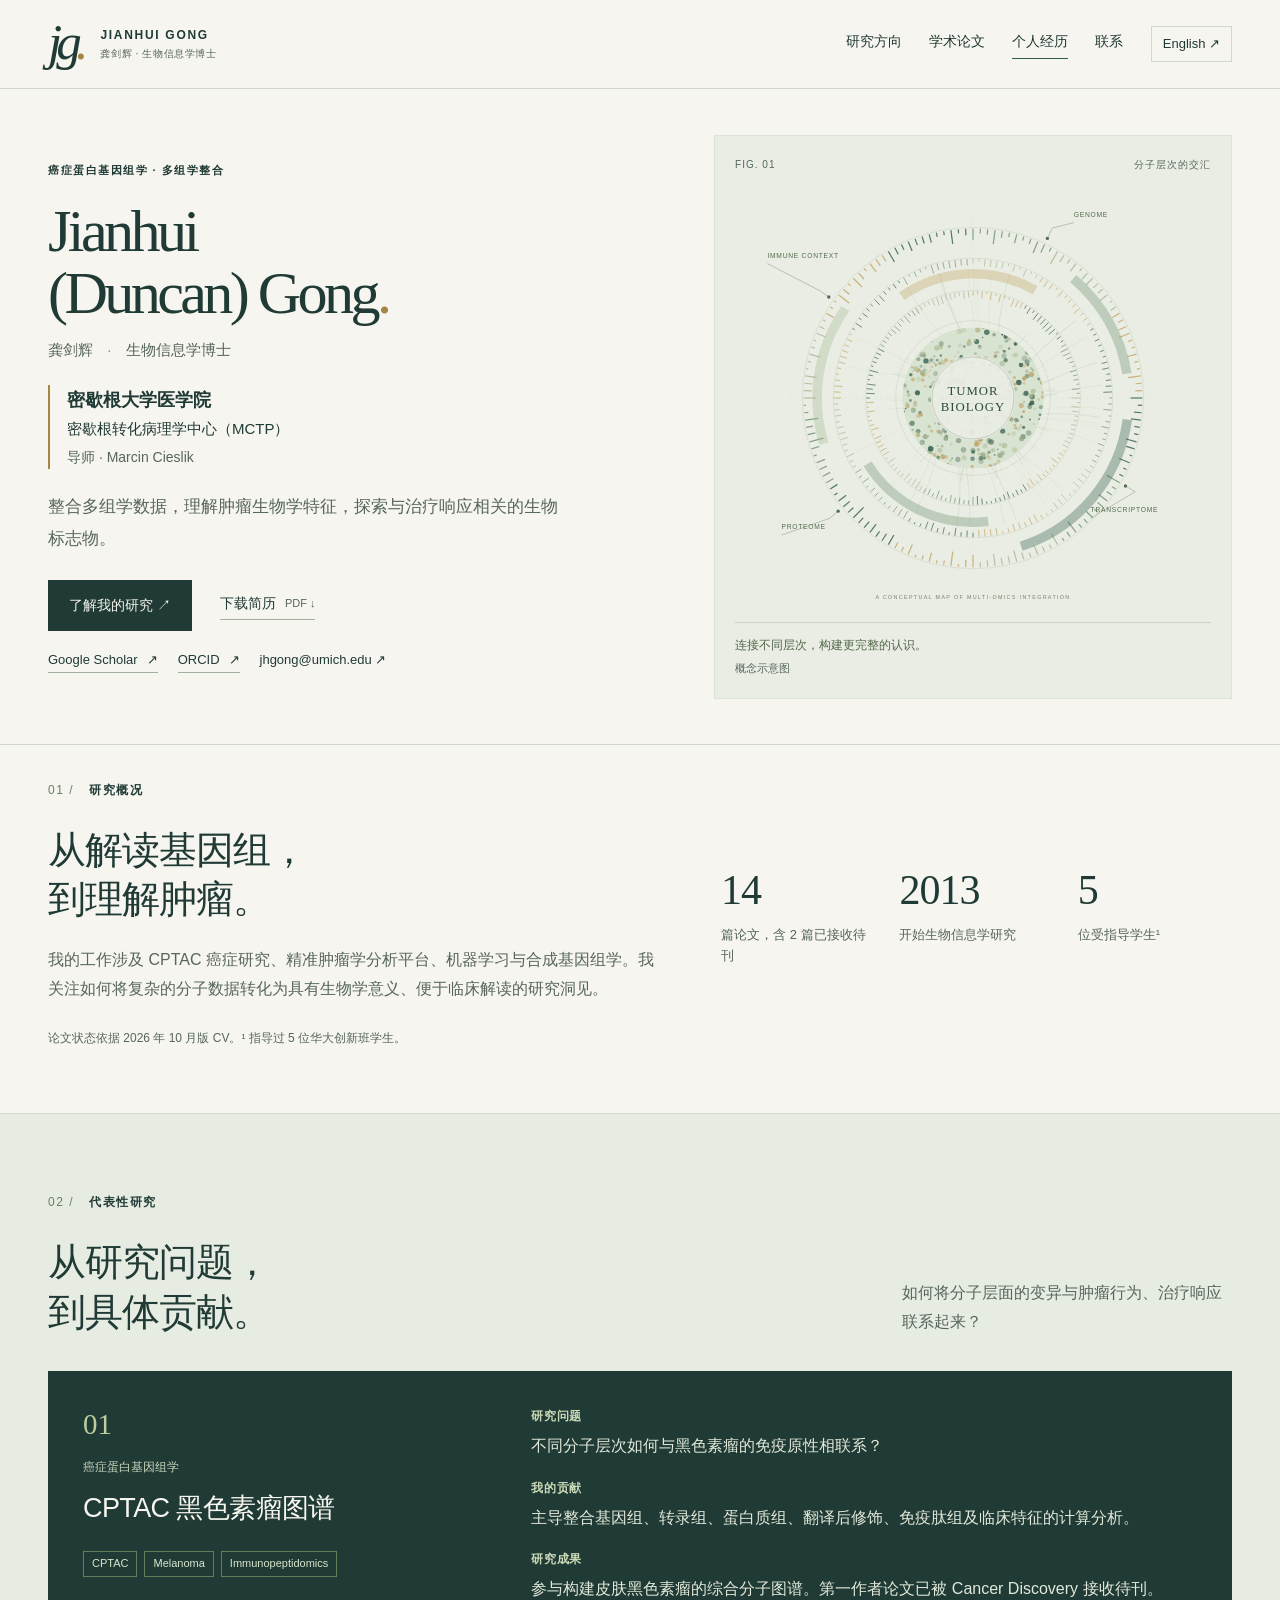
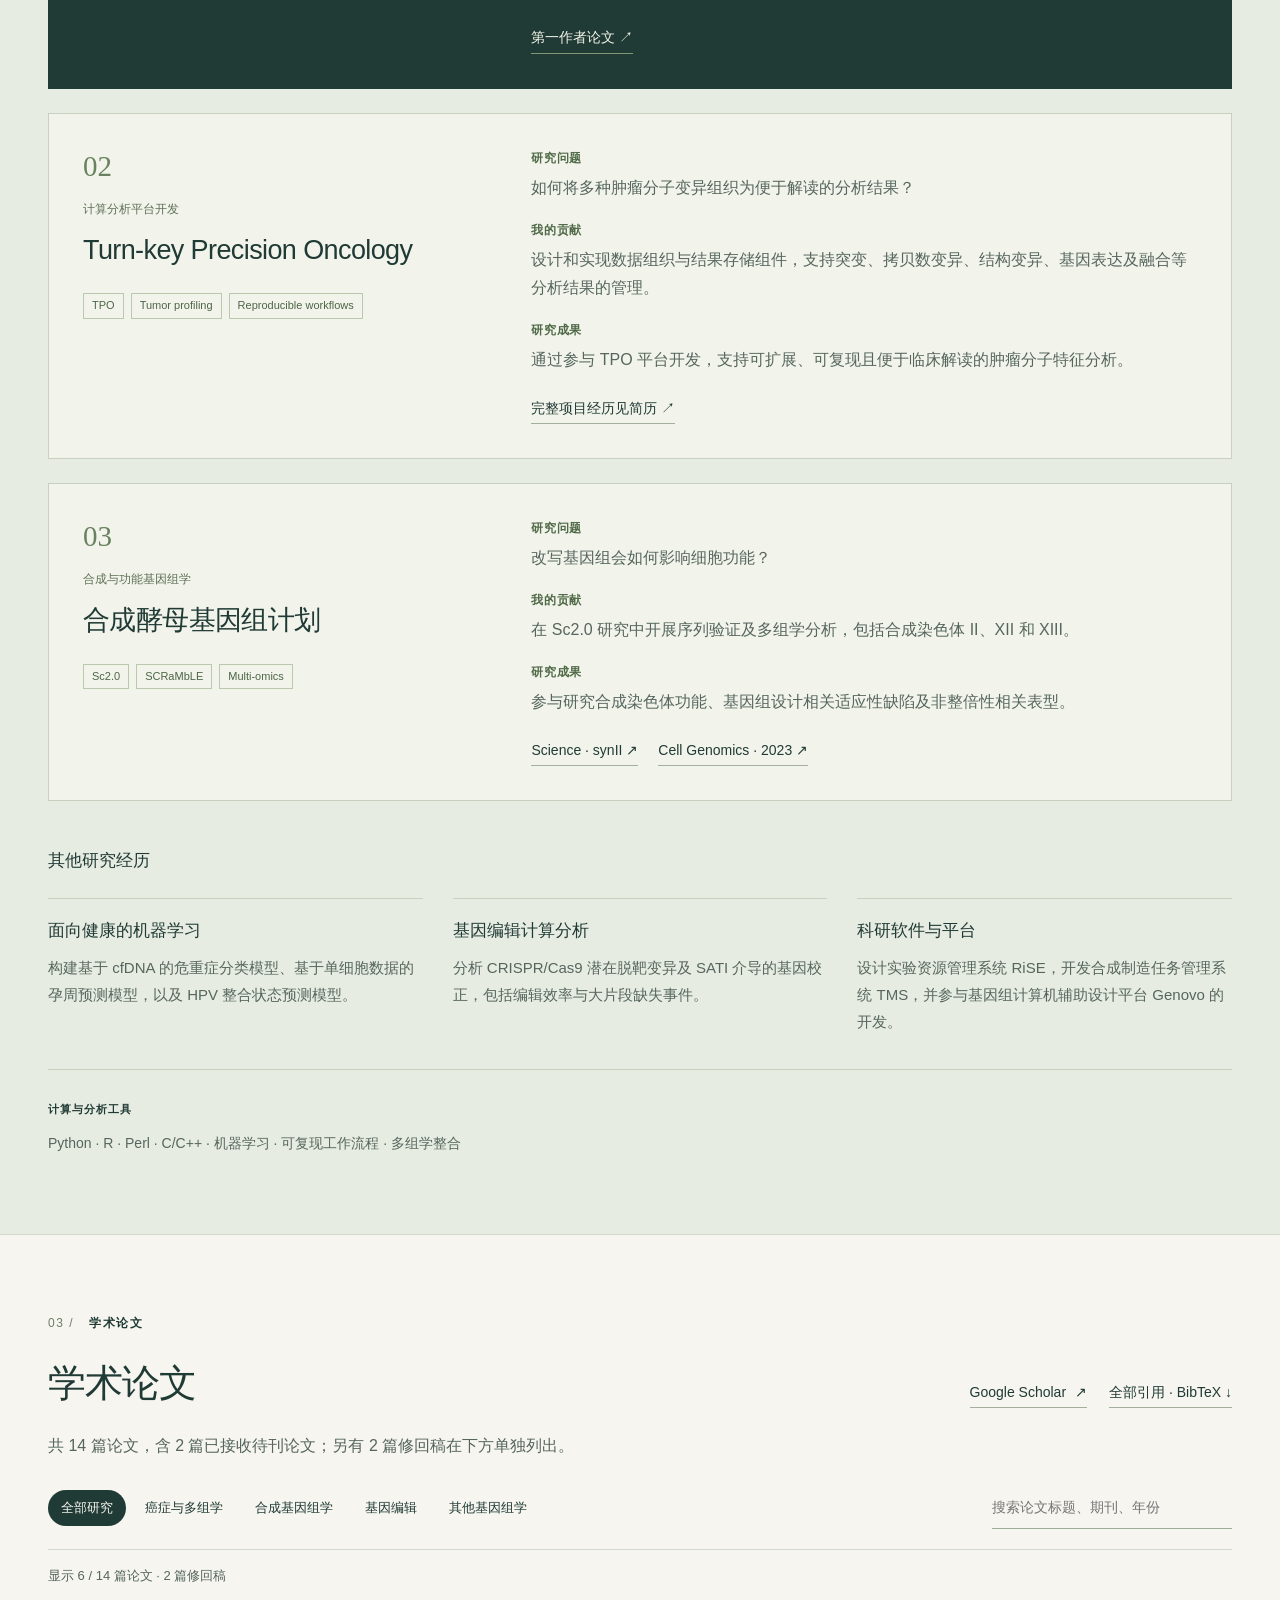
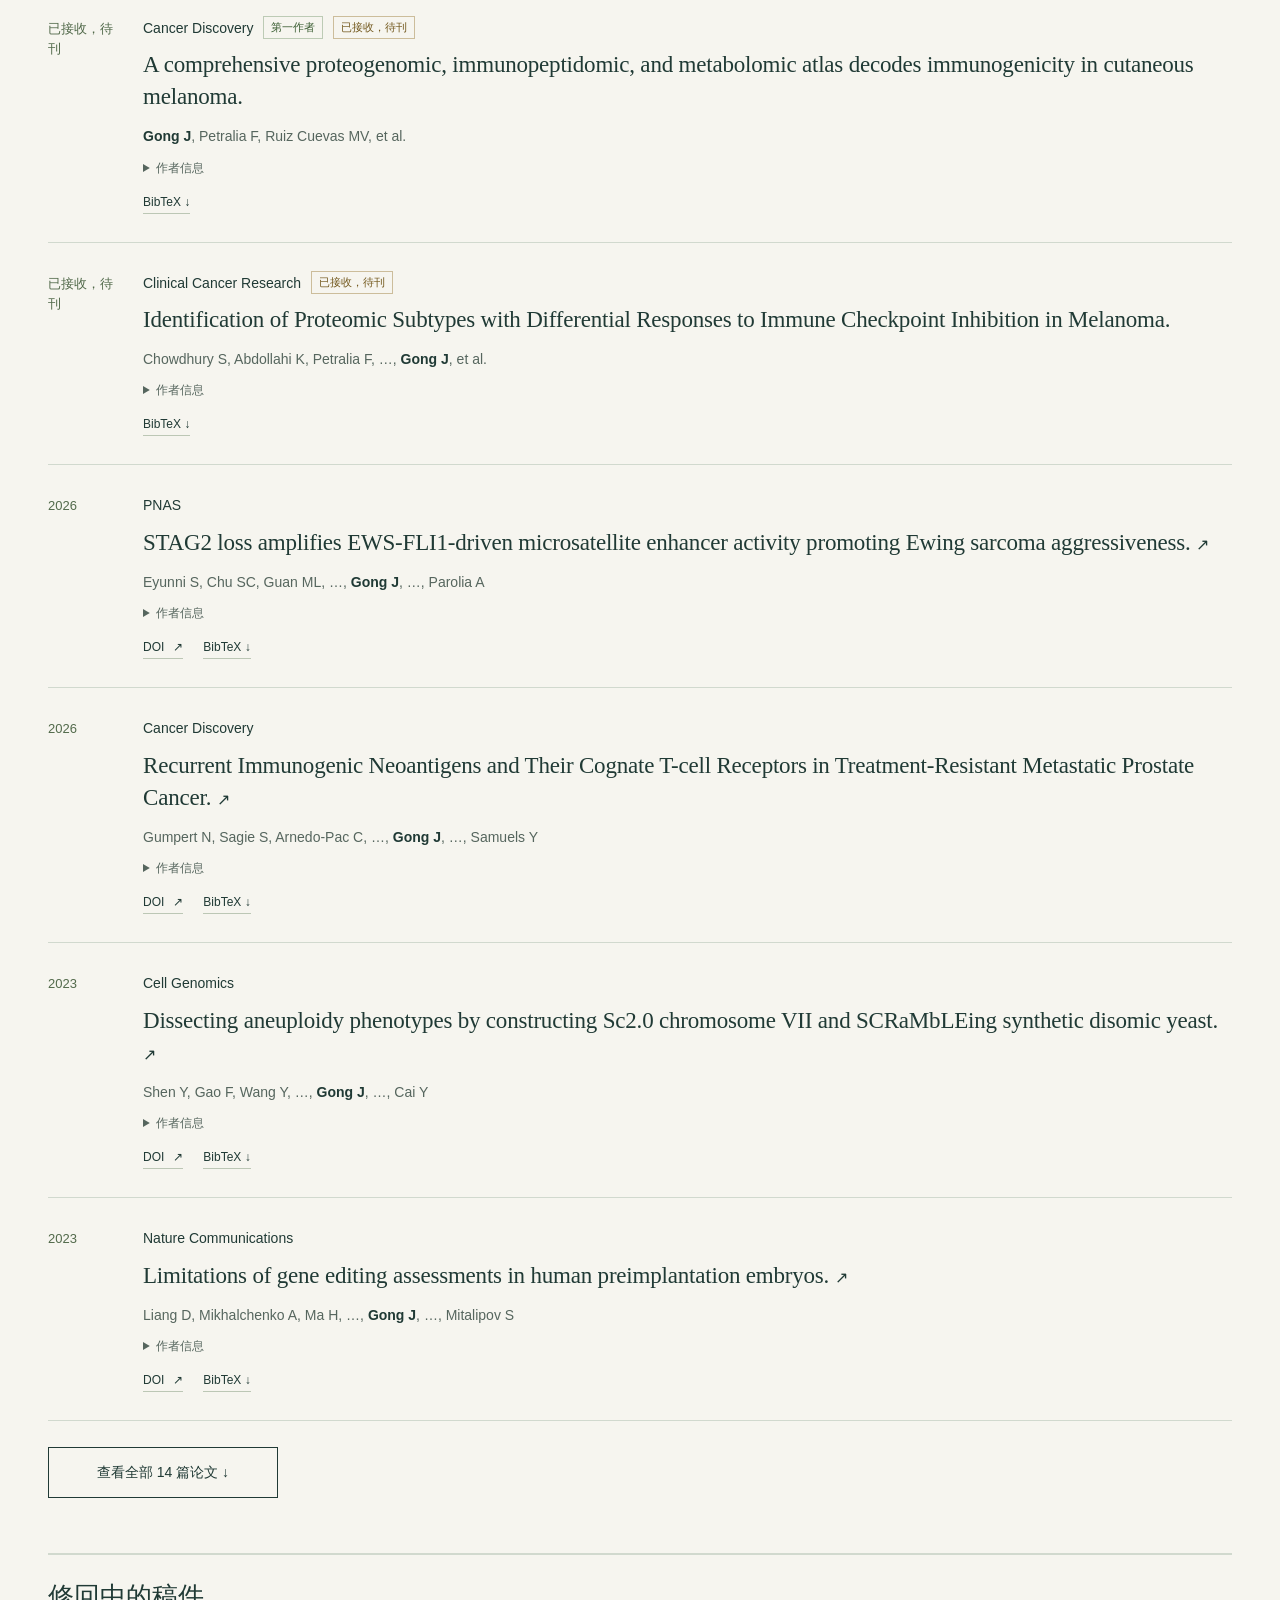
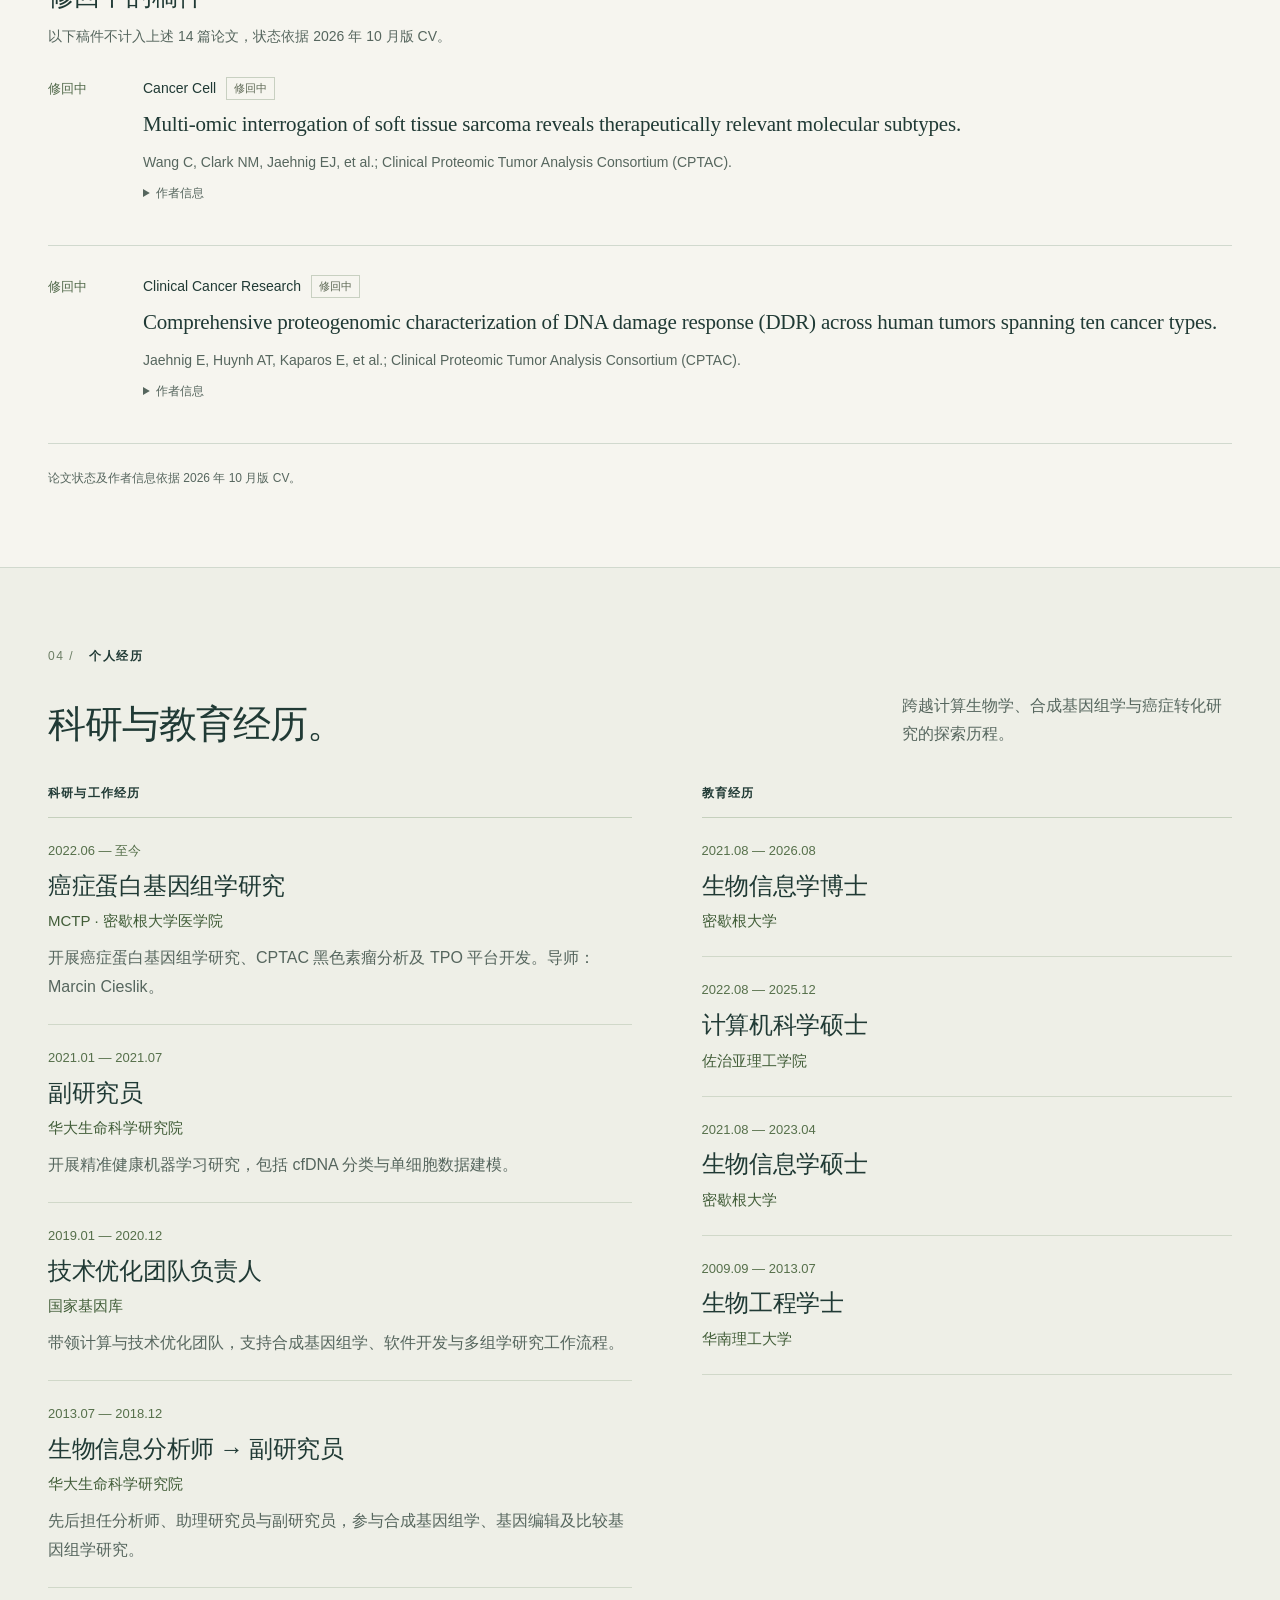
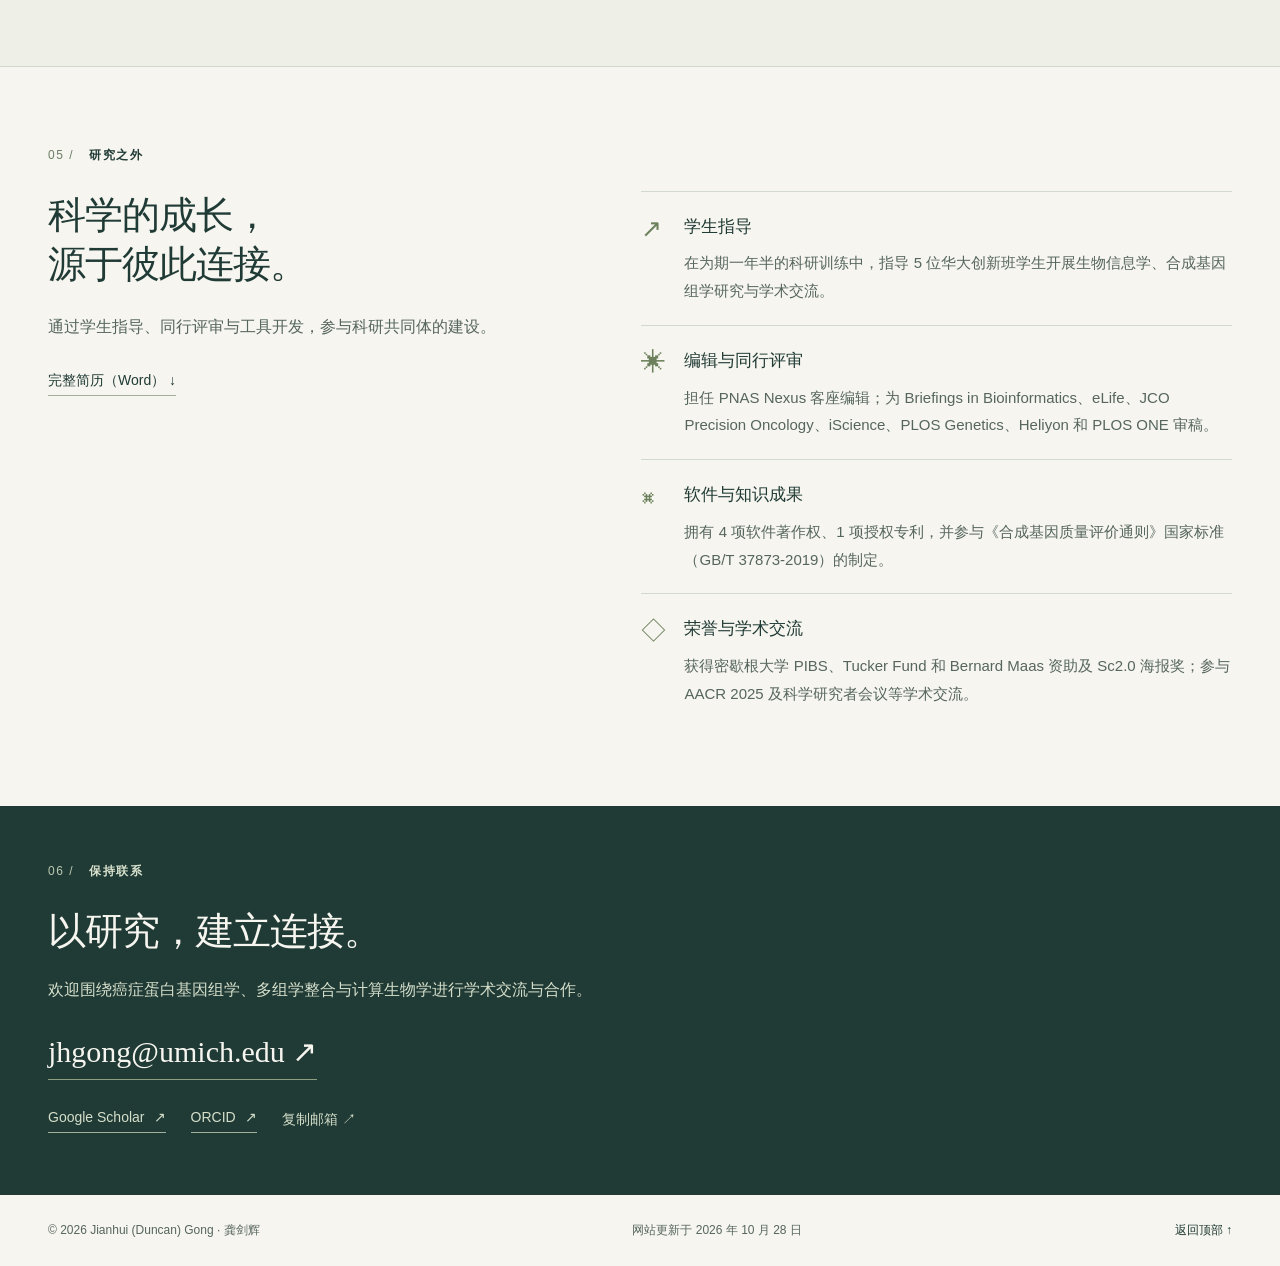
==== commit 1d4be0ed: "Focus public academic profile on research and affiliation without job title" ====
--- a/zh/index.html
+++ b/zh/index.html
@@ -1,13 +1,13 @@
 <!doctype html><html lang="zh-CN"><head>
-<meta charset="UTF-8"><meta name="viewport" content="width=device-width, initial-scale=1"><meta name="google-site-verification" content="S1nb8CHc_5neMKz0zWXASUBL5il8lbESfDzL3KSsQgo"><meta name="theme-color" content="#f6f5ef"><title>龚剑辉 Jianhui (Duncan) Gong | 癌症蛋白基因组学与生物信息学</title><meta name="description" content="龚剑辉（Duncan），密歇根大学医学院 MCTP 研究助理、生物信息学博士。展示癌症蛋白基因组学、多组学研究、学术论文与简历。"><meta name="author" content="Jianhui (Duncan) Gong"><meta name="robots" content="index, follow">
-<link rel="canonical" href="https://duncanjunegong.github.io/zh/"><link rel="alternate" hreflang="en" href="https://duncanjunegong.github.io/"><link rel="alternate" hreflang="zh-CN" href="https://duncanjunegong.github.io/zh/"><link rel="alternate" hreflang="x-default" href="https://duncanjunegong.github.io/"><meta property="og:title" content="龚剑辉 Jianhui (Duncan) Gong | 癌症蛋白基因组学与生物信息学"><meta property="og:description" content="龚剑辉（Duncan），密歇根大学医学院 MCTP 研究助理、生物信息学博士。展示癌症蛋白基因组学、多组学研究、学术论文与简历。"><meta property="og:type" content="profile"><meta property="og:url" content="https://duncanjunegong.github.io/zh/"><meta property="og:image" content="https://duncanjunegong.github.io/assets/omics-atlas.svg"><meta property="og:locale" content="zh_CN"><script type="application/ld+json">{"@context":"https://schema.org","@type":"Person","name":"Jianhui (Duncan) Gong","alternateName":["Jianhui Gong","Duncan Gong","龚剑辉"],"url":"https://duncanjunegong.github.io/zh/","jobTitle":"研究助理","worksFor":{"@type":"Organization","name":"密歇根大学医学院"},"affiliation":{"@type":"Organization","name":"密歇根转化病理学中心（MCTP）"},"email":"mailto:jhgong@umich.edu","sameAs":["https://scholar.google.com/citations?user=H1VLKlQAAAAJ&hl=en","https://orcid.org/0000-0002-3910-9260"]}</script><link rel="icon" href="/assets/favicon.svg" type="image/svg+xml"><link rel="stylesheet" href="/style.css"><script src="/app.js" defer></script>
+<meta charset="UTF-8"><meta name="viewport" content="width=device-width, initial-scale=1"><meta name="google-site-verification" content="S1nb8CHc_5neMKz0zWXASUBL5il8lbESfDzL3KSsQgo"><meta name="theme-color" content="#f6f5ef"><title>龚剑辉 Jianhui (Duncan) Gong | 癌症蛋白基因组学与生物信息学</title><meta name="description" content="龚剑辉（Duncan），生物信息学博士。在密歇根大学医学院 MCTP 从事癌症蛋白基因组学与多组学研究。展示代表性研究、学术论文与简历。"><meta name="author" content="Jianhui (Duncan) Gong"><meta name="robots" content="index, follow">
+<link rel="canonical" href="https://duncanjunegong.github.io/zh/"><link rel="alternate" hreflang="en" href="https://duncanjunegong.github.io/"><link rel="alternate" hreflang="zh-CN" href="https://duncanjunegong.github.io/zh/"><link rel="alternate" hreflang="x-default" href="https://duncanjunegong.github.io/"><meta property="og:title" content="龚剑辉 Jianhui (Duncan) Gong | 癌症蛋白基因组学与生物信息学"><meta property="og:description" content="龚剑辉（Duncan），生物信息学博士。在密歇根大学医学院 MCTP 从事癌症蛋白基因组学与多组学研究。展示代表性研究、学术论文与简历。"><meta property="og:type" content="profile"><meta property="og:url" content="https://duncanjunegong.github.io/zh/"><meta property="og:image" content="https://duncanjunegong.github.io/assets/omics-atlas.svg"><meta property="og:locale" content="zh_CN"><script type="application/ld+json">{"@context":"https://schema.org","@type":"Person","name":"Jianhui (Duncan) Gong","alternateName":["Jianhui Gong","Duncan Gong","龚剑辉"],"url":"https://duncanjunegong.github.io/zh/","worksFor":{"@type":"Organization","name":"密歇根大学医学院"},"affiliation":{"@type":"Organization","name":"密歇根转化病理学中心（MCTP）"},"email":"mailto:jhgong@umich.edu","sameAs":["https://scholar.google.com/citations?user=H1VLKlQAAAAJ&hl=en","https://orcid.org/0000-0002-3910-9260"]}</script><link rel="icon" href="/assets/favicon.svg" type="image/svg+xml"><link rel="stylesheet" href="/style.css"><script src="/app.js" defer></script>
 </head><body data-language="zh"><a class="skip-link" href="#main">跳转至正文</a>
 <header class="site-header"><div class="container header-inner"><a class="brand" href="#home" aria-label="返回龚剑辉主页"><span class="monogram">jg<span>.</span></span><span class="brand-text">JIANHUI GONG<span>龚剑辉 · 生物信息学博士</span></span></a><nav class="desktop-nav" aria-label="主导航"><a href="#research">研究方向</a><a href="#publications">学术论文</a><a href="#experience">个人经历</a><a href="#contact">联系</a></nav><div class="header-controls"><a id="language-switch" class="language-switch" href="/" hreflang="en" lang="en">English ↗</a><button class="menu-toggle" type="button" aria-expanded="false" aria-controls="mobile-nav" aria-label="切换导航菜单"><span></span><span></span></button></div></div><nav id="mobile-nav" class="mobile-nav" aria-label="移动端导航" hidden><a href="#research">研究方向</a><a href="#publications">学术论文</a><a href="#experience">个人经历</a><a href="#contact">联系</a></nav></header>
-<main id="main"><section class="hero container" id="home"><div class="hero-copy"><p class="eyebrow">癌症蛋白基因组学 · 多组学整合</p><h1>Jianhui<br><span>(Duncan) Gong<span class="title-dot">.</span></span></h1><p class="name-detail">龚剑辉 <span>·</span> 生物信息学博士</p><div class="current-position"><strong>研究助理</strong><p>密歇根大学医学院</p><p>密歇根转化病理学中心（MCTP）</p><p class="mentor">导师 · <strong>Marcin Cieslik</strong></p></div><p class="hero-statement">整合多组学数据，理解肿瘤生物学特征，探索与治疗响应相关的生物标志物。</p><div class="hero-actions"><a class="button button-dark" href="#research">了解我的研究 ↗</a><a class="text-link" href="/assets/Jianhui-Gong-CV.pdf" download>下载简历 <span class="file-type">PDF ↓</span></a></div><div class="profile-links"><a class="text-link" href="https://scholar.google.com/citations?user=H1VLKlQAAAAJ&amp;hl=en" target="_blank" rel="noopener noreferrer">Google Scholar <span aria-hidden="true">↗</span></a><a class="text-link" href="https://orcid.org/0000-0002-3910-9260" target="_blank" rel="noopener noreferrer">ORCID <span aria-hidden="true">↗</span></a><a href="mailto:jhgong@umich.edu">jhgong@umich.edu ↗</a></div></div><figure class="hero-art"><div class="figure-top"><span>FIG. 01</span><span>分子层次的交汇</span></div><img src="/assets/omics-atlas.svg" alt="分子层次汇聚于肿瘤生物学的概念示意图，仅用于展示设计，不代表真实研究数据。" width="640" height="640"><figcaption>连接不同层次，构建更完整的认识。<span>概念示意图</span></figcaption></figure></section>
+<main id="main"><section class="hero container" id="home"><div class="hero-copy"><p class="eyebrow">癌症蛋白基因组学 · 多组学整合</p><h1>Jianhui<br><span>(Duncan) Gong<span class="title-dot">.</span></span></h1><p class="name-detail">龚剑辉 <span>·</span> 生物信息学博士</p><div class="current-position"><strong>密歇根大学医学院</strong><p>密歇根转化病理学中心（MCTP）</p><p class="mentor">导师 · <strong>Marcin Cieslik</strong></p></div><p class="hero-statement">整合多组学数据，理解肿瘤生物学特征，探索与治疗响应相关的生物标志物。</p><div class="hero-actions"><a class="button button-dark" href="#research">了解我的研究 ↗</a><a class="text-link" href="/assets/Jianhui-Gong-CV.pdf" download>下载简历 <span class="file-type">PDF ↓</span></a></div><div class="profile-links"><a class="text-link" href="https://scholar.google.com/citations?user=H1VLKlQAAAAJ&amp;hl=en" target="_blank" rel="noopener noreferrer">Google Scholar <span aria-hidden="true">↗</span></a><a class="text-link" href="https://orcid.org/0000-0002-3910-9260" target="_blank" rel="noopener noreferrer">ORCID <span aria-hidden="true">↗</span></a><a href="mailto:jhgong@umich.edu">jhgong@umich.edu ↗</a></div></div><figure class="hero-art"><div class="figure-top"><span>FIG. 01</span><span>分子层次的交汇</span></div><img src="/assets/omics-atlas.svg" alt="分子层次汇聚于肿瘤生物学的概念示意图，仅用于展示设计，不代表真实研究数据。" width="640" height="640"><figcaption>连接不同层次，构建更完整的认识。<span>概念示意图</span></figcaption></figure></section>
 <section class="about container" aria-labelledby="about-heading"><div class="section-kicker"><span>01 /</span>研究概况</div><div class="about-grid"><div><h2 id="about-heading">从解读基因组，<br>到理解肿瘤。</h2><p>我的工作涉及 CPTAC 癌症研究、精准肿瘤学分析平台、机器学习与合成基因组学。我关注如何将复杂的分子数据转化为具有生物学意义、便于临床解读的研究洞见。</p></div><div class="stats"><div><strong>14</strong><span>篇论文，含 2 篇已接收待刊</span></div><div><strong>2013</strong><span>开始生物信息学研究</span></div><div><strong>5</strong><span>位受指导学生¹</span></div></div></div><p class="source-note">论文状态依据 2026 年 10 月版 CV。¹ 指导过 5 位华大创新班学生。</p></section>
 <section class="research-section" id="research"><div class="container section-pad"><div class="section-kicker"><span>02 /</span>代表性研究</div><div class="section-heading"><h2>从研究问题，<br>到具体贡献。</h2><p>如何将分子层面的变异与肿瘤行为、治疗响应联系起来？</p></div><div class="research-cases"><article class="research-case flagship"><header><span class="case-number">01</span><p class="case-field">癌症蛋白基因组学</p><h3>CPTAC 黑色素瘤图谱</h3><div class="project-tags"><span>CPTAC</span><span>Melanoma</span><span>Immunopeptidomics</span></div></header><div class="case-body"><div><h4>研究问题</h4><p>不同分子层次如何与黑色素瘤的免疫原性相联系？</p></div><div><h4>我的贡献</h4><p>主导整合基因组、转录组、蛋白质组、翻译后修饰、免疫肽组及临床特征的计算分析。</p></div><div><h4>研究成果</h4><p>参与构建皮肤黑色素瘤的综合分子图谱。第一作者论文已被 Cancer Discovery 接收待刊。</p></div><div class="case-links"><a class="text-link" href="#gong-melanoma-atlas" data-reveal-paper="gong-melanoma-atlas">第一作者论文 ↗</a></div></div></article><article class="research-case "><header><span class="case-number">02</span><p class="case-field">计算分析平台开发</p><h3>Turn-key Precision Oncology</h3><div class="project-tags"><span>TPO</span><span>Tumor profiling</span><span>Reproducible workflows</span></div></header><div class="case-body"><div><h4>研究问题</h4><p>如何将多种肿瘤分子变异组织为便于解读的分析结果？</p></div><div><h4>我的贡献</h4><p>设计和实现数据组织与结果存储组件，支持突变、拷贝数变异、结构变异、基因表达及融合等分析结果的管理。</p></div><div><h4>研究成果</h4><p>通过参与 TPO 平台开发，支持可扩展、可复现且便于临床解读的肿瘤分子特征分析。</p></div><div class="case-links"><a class="text-link" href="/assets/Jianhui-Gong-CV.pdf">完整项目经历见简历 ↗</a></div></div></article><article class="research-case "><header><span class="case-number">03</span><p class="case-field">合成与功能基因组学</p><h3>合成酵母基因组计划</h3><div class="project-tags"><span>Sc2.0</span><span>SCRaMbLE</span><span>Multi-omics</span></div></header><div class="case-body"><div><h4>研究问题</h4><p>改写基因组会如何影响细胞功能？</p></div><div><h4>我的贡献</h4><p>在 Sc2.0 研究中开展序列验证及多组学分析，包括合成染色体 II、XII 和 XIII。</p></div><div><h4>研究成果</h4><p>参与研究合成染色体功能、基因组设计相关适应性缺陷及非整倍性相关表型。</p></div><div class="case-links"><a class="text-link" href="#shen-2017-synii" data-reveal-paper="shen-2017-synii">Science · synII ↗</a><a class="text-link" href="#shen-2023-sc20" data-reveal-paper="shen-2023-sc20">Cell Genomics · 2023 ↗</a></div></div></article></div><div class="other-research"><h3>其他研究经历</h3><div><article><h4>面向健康的机器学习</h4><p>构建基于 cfDNA 的危重症分类模型、基于单细胞数据的孕周预测模型，以及 HPV 整合状态预测模型。</p></article><article><h4>基因编辑计算分析</h4><p>分析 CRISPR/Cas9 潜在脱靶变异及 SATI 介导的基因校正，包括编辑效率与大片段缺失事件。</p></article><article><h4>科研软件与平台</h4><p>设计实验资源管理系统 RiSE，开发合成制造任务管理系统 TMS，并参与基因组计算机辅助设计平台 Genovo 的开发。</p></article></div></div><div class="skills-band"><strong>计算与分析工具</strong><p>Python · R · Perl · C/C++ · 机器学习 · 可复现工作流程 · 多组学整合</p></div></div></section>
 <section class="publications container section-pad" id="publications"><div class="section-kicker"><span>03 /</span>学术论文</div><div class="section-heading"><h2>学术论文</h2><div class="publication-actions"><a class="text-link" href="https://scholar.google.com/citations?user=H1VLKlQAAAAJ&amp;hl=en" target="_blank" rel="noopener noreferrer">Google Scholar <span aria-hidden="true">↗</span></a><a class="text-link" href="/assets/publications.bib" download>全部引用 · BibTeX ↓</a></div></div><p class="section-description">共 14 篇论文，含 2 篇已接收待刊论文；另有 2 篇修回稿在下方单独列出。</p><div class="pub-controls" id="pub-controls" hidden><div id="filters" class="filter-group" role="group" aria-label="筛选论文"><button class="filter-button active" type="button" data-filter="all" aria-pressed="true">全部研究</button><button class="filter-button" type="button" data-filter="cancer" aria-pressed="false">癌症与多组学</button><button class="filter-button" type="button" data-filter="synthetic" aria-pressed="false">合成基因组学</button><button class="filter-button" type="button" data-filter="editing" aria-pressed="false">基因编辑</button><button class="filter-button" type="button" data-filter="other" aria-pressed="false">其他基因组学</button></div><label class="search-field"><span class="sr-only">搜索学术论文</span><input id="publication-search" type="search" placeholder="搜索论文标题、期刊、年份" aria-label="搜索学术论文"></label></div><p class="pub-result-count" id="pub-count" aria-live="polite"></p><div class="publication-list" id="publication-list"><article class="publication-item" id="gong-melanoma-atlas" data-paper data-draft="false" data-category="cancer" data-search="a comprehensive proteogenomic, immunopeptidomic, and metabolomic atlas decodes immunogenicity in cutaneous melanoma. gong j, petralia f, ruiz cuevas mv, tignor n, jain r, gritsenko ma, kitata rb, ma w, hsiao y, deng y, et al. cancer discovery in press 癌症与多组学 已接收，待刊"><div class="pub-year">已接收，待刊</div><div class="pub-content"><div class="pub-meta"><span>Cancer Discovery</span><span class="badge">第一作者</span><span class="badge press">已接收，待刊</span></div><h3>A comprehensive proteogenomic, immunopeptidomic, and metabolomic atlas decodes immunogenicity in cutaneous melanoma.</h3><p class="pub-authors"><strong>Gong J</strong>, Petralia F, Ruiz Cuevas MV, et al.</p><details class="author-details"><summary>作者信息</summary><p><strong>Gong J</strong>, Petralia F, Ruiz Cuevas MV, Tignor N, Jain R, Gritsenko MA, Kitata RB, Ma W, Hsiao Y, Deng Y, et al.</p></details><div class="paper-links"><a href="/citations/gong-melanoma-atlas.bib" download>BibTeX ↓</a></div></div></article><article class="publication-item" id="chowdhury-melanoma-subtypes" data-paper data-draft="false" data-category="cancer" data-search="identification of proteomic subtypes with differential responses to immune checkpoint inhibition in melanoma. chowdhury s, abdollahi k, petralia f, kennedy jj, gong j, ma w, ivey rg, pletcher rc, krek a, moshiri as, et al. clinical cancer research in press 癌症与多组学 已接收，待刊"><div class="pub-year">已接收，待刊</div><div class="pub-content"><div class="pub-meta"><span>Clinical Cancer Research</span><span class="badge press">已接收，待刊</span></div><h3>Identification of Proteomic Subtypes with Differential Responses to Immune Checkpoint Inhibition in Melanoma.</h3><p class="pub-authors">Chowdhury S, Abdollahi K, Petralia F, …, <strong>Gong J</strong>, et al.</p><details class="author-details"><summary>作者信息</summary><p>Chowdhury S, Abdollahi K, Petralia F, Kennedy JJ, <strong>Gong J</strong>, Ma W, Ivey RG, Pletcher RC, Krek A, Moshiri AS, et al.</p></details><div class="paper-links"><a href="/citations/chowdhury-melanoma-subtypes.bib" download>BibTeX ↓</a></div></div></article><article class="publication-item" id="eyunni-2026-stag2" data-paper data-draft="false" data-category="cancer" data-search="stag2 loss amplifies ews-fli1-driven microsatellite enhancer activity promoting ewing sarcoma aggressiveness. eyunni s, chu sc, guan ml, louw m, young e, carson se, gong j, cieslik m, chinnaiyan am, parolia a. pnas 2026 癌症与多组学 "><div class="pub-year">2026</div><div class="pub-content"><div class="pub-meta"><span>PNAS</span></div><h3><a class="article-link" href="https://doi.org/10.1073/pnas.2537425123" target="_blank" rel="noopener noreferrer">STAG2 loss amplifies EWS-FLI1-driven microsatellite enhancer activity promoting Ewing sarcoma aggressiveness. <span aria-hidden="true">↗</span></a></h3><p class="pub-authors">Eyunni S, Chu SC, Guan ML, …, <strong>Gong J</strong>, …, Parolia A</p><details class="author-details"><summary>作者信息</summary><p>Eyunni S, Chu SC, Guan ML, Louw M, Young E, Carson SE, <strong>Gong J</strong>, Cieslik M, Chinnaiyan AM, Parolia A.</p></details><div class="paper-links"><a class="text-link" href="https://doi.org/10.1073/pnas.2537425123" target="_blank" rel="noopener noreferrer">DOI <span aria-hidden="true">↗</span></a><a href="/citations/eyunni-2026-stag2.bib" download>BibTeX ↓</a></div></div></article><article class="publication-item" id="gumpert-2026-neoantigens" data-paper data-draft="false" data-category="cancer" data-search="recurrent immunogenic neoantigens and their cognate t-cell receptors in treatment-resistant metastatic prostate cancer. gumpert n, sagie s, arnedo-pac c, babu t, weller c, gonzalez-perez a, wang y, michel todó l, levy r, chen x, greenberg p, dayan-rubinov m, yakubovich e, wasserman-bartov t, zerbib m, gong j, rebernick rj, oliveira tercero a, agundez muriel l, benedek g, kedmi m, oren r, ben-dor s, levin y, troyanskaya og, munzur ad, wyatt aw, cieslik mp, quigley da, van allen em, anandasabapathy n, mateo j, yang x, martínez-jiménez f, lopez-bigas n, samuels y. cancer discovery 2026 癌症与多组学 "><div class="pub-year">2026</div><div class="pub-content"><div class="pub-meta"><span>Cancer Discovery</span></div><h3><a class="article-link" href="https://doi.org/10.1158/2159-8290.CD-24-1213" target="_blank" rel="noopener noreferrer">Recurrent Immunogenic Neoantigens and Their Cognate T-cell Receptors in Treatment-Resistant Metastatic Prostate Cancer. <span aria-hidden="true">↗</span></a></h3><p class="pub-authors">Gumpert N, Sagie S, Arnedo-Pac C, …, <strong>Gong J</strong>, …, Samuels Y</p><details class="author-details"><summary>作者信息</summary><p>Gumpert N, Sagie S, Arnedo-Pac C, Babu T, Weller C, Gonzalez-Perez A, Wang Y, Michel Todó L, Levy R, Chen X, Greenberg P, Dayan-Rubinov M, Yakubovich E, Wasserman-Bartov T, Zerbib M, <strong>Gong J</strong>, Rebernick RJ, Oliveira Tercero A, Agundez Muriel L, Benedek G, Kedmi M, Oren R, Ben-Dor S, Levin Y, Troyanskaya OG, Munzur AD, Wyatt AW, Cieslik MP, Quigley DA, Van Allen EM, Anandasabapathy N, Mateo J, Yang X, Martínez-Jiménez F, Lopez-Bigas N, Samuels Y.</p></details><div class="paper-links"><a class="text-link" href="https://doi.org/10.1158/2159-8290.CD-24-1213" target="_blank" rel="noopener noreferrer">DOI <span aria-hidden="true">↗</span></a><a href="/citations/gumpert-2026-neoantigens.bib" download>BibTeX ↓</a></div></div></article><article class="publication-item" id="shen-2023-sc20" data-paper data-draft="false" data-category="synthetic" data-search="dissecting aneuploidy phenotypes by constructing sc2.0 chromosome vii and scrambleing synthetic disomic yeast. shen y, gao f, wang y, wang y, zheng j, gong j, zhang j, luo z, schindler d, deng y, ding w, lin t, swidah r, zhao h, jiang s, zeng c, chen s, chen t, wang y, luo y, mitchell l, bader js, zhang g, shen x, wang j, fu x, dai j, boeke jd, yang h, xu x, cai y. cell genomics 2023 合成基因组学 "><div class="pub-year">2023</div><div class="pub-content"><div class="pub-meta"><span>Cell Genomics</span></div><h3><a class="article-link" href="https://doi.org/10.1016/j.xgen.2023.100364" target="_blank" rel="noopener noreferrer">Dissecting aneuploidy phenotypes by constructing Sc2.0 chromosome VII and SCRaMbLEing synthetic disomic yeast. <span aria-hidden="true">↗</span></a></h3><p class="pub-authors">Shen Y, Gao F, Wang Y, …, <strong>Gong J</strong>, …, Cai Y</p><details class="author-details"><summary>作者信息</summary><p>Shen Y, Gao F, Wang Y, Wang Y, Zheng J, <strong>Gong J</strong>, Zhang J, Luo Z, Schindler D, Deng Y, Ding W, Lin T, Swidah R, Zhao H, Jiang S, Zeng C, Chen S, Chen T, Wang Y, Luo Y, Mitchell L, Bader JS, Zhang G, Shen X, Wang J, Fu X, Dai J, Boeke JD, Yang H, Xu X, Cai Y.</p></details><div class="paper-links"><a class="text-link" href="https://doi.org/10.1016/j.xgen.2023.100364" target="_blank" rel="noopener noreferrer">DOI <span aria-hidden="true">↗</span></a><a href="/citations/shen-2023-sc20.bib" download>BibTeX ↓</a></div></div></article><article class="publication-item" id="liang-2023-editing" data-paper data-draft="false" data-category="editing" data-search="limitations of gene editing assessments in human preimplantation embryos. liang d, mikhalchenko a, ma h, marti gutierrez n, chen t, lee y, park sw, tippner-hedges r, koski a, darby h, li y, van dyken c, zhao h, wu k, zhang j, hou z, so s, han j, park j, kim cj, zong k, gong j, yuan y, gu y, shen y, olson sb, yang h, battaglia d, o&#39;leary t, krieg sa, lee dm, wu dh, duell pb, kaul s, kim js, heitner sb, kang e, chen zj, amato p, mitalipov s. nature communications 2023 基因编辑 "><div class="pub-year">2023</div><div class="pub-content"><div class="pub-meta"><span>Nature Communications</span></div><h3><a class="article-link" href="https://doi.org/10.1038/s41467-023-36820-6" target="_blank" rel="noopener noreferrer">Limitations of gene editing assessments in human preimplantation embryos. <span aria-hidden="true">↗</span></a></h3><p class="pub-authors">Liang D, Mikhalchenko A, Ma H, …, <strong>Gong J</strong>, …, Mitalipov S</p><details class="author-details"><summary>作者信息</summary><p>Liang D, Mikhalchenko A, Ma H, Marti Gutierrez N, Chen T, Lee Y, Park SW, Tippner-Hedges R, Koski A, Darby H, Li Y, Van Dyken C, Zhao H, Wu K, Zhang J, Hou Z, So S, Han J, Park J, Kim CJ, Zong K, <strong>Gong J</strong>, Yuan Y, Gu Y, Shen Y, Olson SB, Yang H, Battaglia D, O&#39;Leary T, Krieg SA, Lee DM, Wu DH, Duell PB, Kaul S, Kim JS, Heitner SB, Kang E, Chen ZJ, Amato P, Mitalipov S.</p></details><div class="paper-links"><a class="text-link" href="https://doi.org/10.1038/s41467-023-36820-6" target="_blank" rel="noopener noreferrer">DOI <span aria-hidden="true">↗</span></a><a href="/citations/liang-2023-editing.bib" download>BibTeX ↓</a></div></div></article><article class="publication-item" id="suzuki-2019-sati" data-paper data-draft="false" data-category="editing" data-search="precise in vivo genome editing via single homology arm donor mediated intron-targeting gene integration for genetic disease correction. suzuki k, yamamoto m, hernandez-benitez r, li z, wei c, soligalla rd, aizawa e, hatanaka f, kurita m, reddy p, ocampo a, hishida t, sakurai m, nemeth an, nuñez delicado e, campistol jm, magistretti p, guillen p, rodriguez esteban c, gong j, yuan y, gu y, liu gh, lópez-otín c, wu j, zhang k, izpisua belmonte jc. cell research 2019 基因编辑 "><div class="pub-year">2019</div><div class="pub-content"><div class="pub-meta"><span>Cell Research</span></div><h3><a class="article-link" href="https://doi.org/10.1038/s41422-019-0213-0" target="_blank" rel="noopener noreferrer">Precise in vivo genome editing via single homology arm donor mediated intron-targeting gene integration for genetic disease correction. <span aria-hidden="true">↗</span></a></h3><p class="pub-authors">Suzuki K, Yamamoto M, Hernandez-Benitez R, …, <strong>Gong J</strong>, …, Izpisua Belmonte JC</p><details class="author-details"><summary>作者信息</summary><p>Suzuki K, Yamamoto M, Hernandez-Benitez R, Li Z, Wei C, Soligalla RD, Aizawa E, Hatanaka F, Kurita M, Reddy P, Ocampo A, Hishida T, Sakurai M, Nemeth AN, Nuñez Delicado E, Campistol JM, Magistretti P, Guillen P, Rodriguez Esteban C, <strong>Gong J</strong>, Yuan Y, Gu Y, Liu GH, López-Otín C, Wu J, Zhang K, Izpisua Belmonte JC.</p></details><div class="paper-links"><a class="text-link" href="https://doi.org/10.1038/s41422-019-0213-0" target="_blank" rel="noopener noreferrer">DOI <span aria-hidden="true">↗</span></a><a href="/citations/suzuki-2019-sati.bib" download>BibTeX ↓</a></div></div></article><article class="publication-item" id="ma-2018-reply" data-paper data-draft="false" data-category="editing" data-search="ma et al. reply. ma h, marti-gutierrez n, park sw, wu j, hayama t, darby h, van dyken c, li y, koski a, liang d, suzuki k, gu y, gong j, xu x, ahmed r, lee y, kang e, ji d, park ar, kim d, kim st, heitner sb, battaglia d, krieg sa, lee dm, wu dh, wolf dp, amato p, kaul s, belmonte jci, kim js, mitalipov s. nature 2018 基因编辑 "><div class="pub-year">2018</div><div class="pub-content"><div class="pub-meta"><span>Nature</span></div><h3><a class="article-link" href="https://doi.org/10.1038/s41586-018-0381-y" target="_blank" rel="noopener noreferrer">Ma et al. reply. <span aria-hidden="true">↗</span></a></h3><p class="pub-authors">Ma H, Marti-Gutierrez N, Park SW, …, <strong>Gong J</strong>, …, Mitalipov S</p><details class="author-details"><summary>作者信息</summary><p>Ma H, Marti-Gutierrez N, Park SW, Wu J, Hayama T, Darby H, Van Dyken C, Li Y, Koski A, Liang D, Suzuki K, Gu Y, <strong>Gong J</strong>, Xu X, Ahmed R, Lee Y, Kang E, Ji D, Park AR, Kim D, Kim ST, Heitner SB, Battaglia D, Krieg SA, Lee DM, Wu DH, Wolf DP, Amato P, Kaul S, Belmonte JCI, Kim JS, Mitalipov S.</p></details><div class="paper-links"><a class="text-link" href="https://doi.org/10.1038/s41586-018-0381-y" target="_blank" rel="noopener noreferrer">DOI <span aria-hidden="true">↗</span></a><a href="/citations/ma-2018-reply.bib" download>BibTeX ↓</a></div></div></article><article class="publication-item" id="ma-2017-embryos" data-paper data-draft="false" data-category="editing" data-search="correction of a pathogenic gene mutation in human embryos. ma h, marti-gutierrez n, park sw, wu j, lee y, suzuki k, koski a, ji d, hayama t, ahmed r, darby h, van dyken c, li y, kang e, park ar, kim d, kim st, gong j, gu y, xu x, battaglia d, krieg sa, lee dm, wu dh, wolf dp, heitner sb, belmonte jci, amato p, kim js, kaul s, mitalipov s. nature 2017 基因编辑 "><div class="pub-year">2017</div><div class="pub-content"><div class="pub-meta"><span>Nature</span></div><h3><a class="article-link" href="https://doi.org/10.1038/nature23305" target="_blank" rel="noopener noreferrer">Correction of a pathogenic gene mutation in human embryos. <span aria-hidden="true">↗</span></a></h3><p class="pub-authors">Ma H, Marti-Gutierrez N, Park SW, …, <strong>Gong J</strong>, …, Mitalipov S</p><details class="author-details"><summary>作者信息</summary><p>Ma H, Marti-Gutierrez N, Park SW, Wu J, Lee Y, Suzuki K, Koski A, Ji D, Hayama T, Ahmed R, Darby H, Van Dyken C, Li Y, Kang E, Park AR, Kim D, Kim ST, <strong>Gong J</strong>, Gu Y, Xu X, Battaglia D, Krieg SA, Lee DM, Wu DH, Wolf DP, Heitner SB, Belmonte JCI, Amato P, Kim JS, Kaul S, Mitalipov S.</p></details><div class="paper-links"><a class="text-link" href="https://doi.org/10.1038/nature23305" target="_blank" rel="noopener noreferrer">DOI <span aria-hidden="true">↗</span></a><a href="/citations/ma-2017-embryos.bib" download>BibTeX ↓</a></div></div></article><article class="publication-item" id="jiang-2017-histone" data-paper data-draft="false" data-category="other" data-search="dissecting nucleosome function with a comprehensive histone h2a and h2b mutant library. jiang s, liu y, xu c, wang y, gong j, shen y, wu q, boeke jd, dai j. g3 2017 其他基因组学 "><div class="pub-year">2017</div><div class="pub-content"><div class="pub-meta"><span>G3</span></div><h3><a class="article-link" href="https://doi.org/10.1534/g3.117.300252" target="_blank" rel="noopener noreferrer">Dissecting Nucleosome Function with a Comprehensive Histone H2A and H2B Mutant Library. <span aria-hidden="true">↗</span></a></h3><p class="pub-authors">Jiang S, Liu Y, Xu C, …, <strong>Gong J</strong>, …, Dai J</p><details class="author-details"><summary>作者信息</summary><p>Jiang S, Liu Y, Xu C, Wang Y, <strong>Gong J</strong>, Shen Y, Wu Q, Boeke JD, Dai J.</p></details><div class="paper-links"><a class="text-link" href="https://doi.org/10.1534/g3.117.300252" target="_blank" rel="noopener noreferrer">DOI <span aria-hidden="true">↗</span></a><a href="/citations/jiang-2017-histone.bib" download>BibTeX ↓</a></div></div></article><article class="publication-item" id="zhang-2017-rdna" data-paper data-draft="false" data-category="synthetic" data-search="engineering the ribosomal dna in a megabase synthetic chromosome. zhang w, zhao g, luo z, lin y, wang l, guo y, wang a, jiang s, jiang q, gong j, wang y, hou s, huang j, li t, qin y, dong j, qin q, zhang j, zou x, he x, zhao l, xiao y, xu m, cheng e, huang n, zhou t, shen y, walker r, luo y, kuang z, mitchell la, yang k, richardson sm, wu y, li bz, yuan yj, yang h, lin j, chen gq, wu q, bader js, cai y, boeke jd, dai j. science 2017 合成基因组学 "><div class="pub-year">2017</div><div class="pub-content"><div class="pub-meta"><span>Science</span></div><h3><a class="article-link" href="https://doi.org/10.1126/science.aaf3981" target="_blank" rel="noopener noreferrer">Engineering the ribosomal DNA in a megabase synthetic chromosome. <span aria-hidden="true">↗</span></a></h3><p class="pub-authors">Zhang W, Zhao G, Luo Z, …, <strong>Gong J</strong>, …, Dai J</p><details class="author-details"><summary>作者信息</summary><p>Zhang W, Zhao G, Luo Z, Lin Y, Wang L, Guo Y, Wang A, Jiang S, Jiang Q, <strong>Gong J</strong>, Wang Y, Hou S, Huang J, Li T, Qin Y, Dong J, Qin Q, Zhang J, Zou X, He X, Zhao L, Xiao Y, Xu M, Cheng E, Huang N, Zhou T, Shen Y, Walker R, Luo Y, Kuang Z, Mitchell LA, Yang K, Richardson SM, Wu Y, Li BZ, Yuan YJ, Yang H, Lin J, Chen GQ, Wu Q, Bader JS, Cai Y, Boeke JD, Dai J.</p></details><div class="paper-links"><a class="text-link" href="https://doi.org/10.1126/science.aaf3981" target="_blank" rel="noopener noreferrer">DOI <span aria-hidden="true">↗</span></a><a href="/citations/zhang-2017-rdna.bib" download>BibTeX ↓</a></div></div></article><article class="publication-item" id="shen-2017-synii" data-paper data-draft="false" data-category="synthetic" data-search="deep functional analysis of synii, a 770-kilobase synthetic yeast chromosome. shen y, wang y, chen t, gao f, gong j, abramczyk d, walker r, zhao h, chen s, liu w, luo y, müller ca, paul-dubois-taine a, alver b, stracquadanio g, mitchell la, luo z, fan y, zhou b, wen b, tan f, wang y, zi j, xie z, li b, yang k, richardson sm, jiang h, french ce, nieduszynski ca, koszul r, marston al, yuan y, wang j, bader js, dai j, boeke jd, xu x, cai y, yang h. science 2017 合成基因组学 "><div class="pub-year">2017</div><div class="pub-content"><div class="pub-meta"><span>Science</span></div><h3><a class="article-link" href="https://doi.org/10.1126/science.aaf4791" target="_blank" rel="noopener noreferrer">Deep functional analysis of synII, a 770-kilobase synthetic yeast chromosome. <span aria-hidden="true">↗</span></a></h3><p class="pub-authors">Shen Y, Wang Y, Chen T, …, <strong>Gong J</strong>, …, Yang H</p><details class="author-details"><summary>作者信息</summary><p>Shen Y, Wang Y, Chen T, Gao F, <strong>Gong J</strong>, Abramczyk D, Walker R, Zhao H, Chen S, Liu W, Luo Y, Müller CA, Paul-Dubois-Taine A, Alver B, Stracquadanio G, Mitchell LA, Luo Z, Fan Y, Zhou B, Wen B, Tan F, Wang Y, Zi J, Xie Z, Li B, Yang K, Richardson SM, Jiang H, French CE, Nieduszynski CA, Koszul R, Marston AL, Yuan Y, Wang J, Bader JS, Dai J, Boeke JD, Xu X, Cai Y, Yang H.</p></details><div class="paper-links"><a class="text-link" href="https://doi.org/10.1126/science.aaf4791" target="_blank" rel="noopener noreferrer">DOI <span aria-hidden="true">↗</span></a><a href="/citations/shen-2017-synii.bib" download>BibTeX ↓</a></div></div></article><article class="publication-item" id="shen-2016-scramble" data-paper data-draft="false" data-category="synthetic" data-search="scramble generates designed combinatorial stochastic diversity in synthetic chromosomes. shen y, stracquadanio g, wang y, yang k, mitchell la, xue y, cai y, chen t, dymond js, kang k, gong j, zeng x, zhang y, li y, feng q, xu x, wang j, wang j, yang h, boeke jd, bader js. genome research 2016 合成基因组学 "><div class="pub-year">2016</div><div class="pub-content"><div class="pub-meta"><span>Genome Research</span></div><h3><a class="article-link" href="https://doi.org/10.1101/gr.193433.115" target="_blank" rel="noopener noreferrer">SCRaMbLE generates designed combinatorial stochastic diversity in synthetic chromosomes. <span aria-hidden="true">↗</span></a></h3><p class="pub-authors">Shen Y, Stracquadanio G, Wang Y, …, <strong>Gong J</strong>, …, Bader JS</p><details class="author-details"><summary>作者信息</summary><p>Shen Y, Stracquadanio G, Wang Y, Yang K, Mitchell LA, Xue Y, Cai Y, Chen T, Dymond JS, Kang K, <strong>Gong J</strong>, Zeng X, Zhang Y, Li Y, Feng Q, Xu X, Wang J, Wang J, Yang H, Boeke JD, Bader JS.</p></details><div class="paper-links"><a class="text-link" href="https://doi.org/10.1101/gr.193433.115" target="_blank" rel="noopener noreferrer">DOI <span aria-hidden="true">↗</span></a><a href="/citations/shen-2016-scramble.bib" download>BibTeX ↓</a></div></div></article><article class="publication-item" id="yan-2015-plastid" data-paper data-draft="false" data-category="other" data-search="auxenochlorella protothecoides and prototheca wickerhamii plastid genome sequences give insight into the origins of non-photosynthetic algae. yan d, wang y, murakami t, shen y, gong j, jiang h, smith dr, pombert jf, dai j, wu q. scientific reports 2015 其他基因组学 "><div class="pub-year">2015</div><div class="pub-content"><div class="pub-meta"><span>Scientific Reports</span></div><h3><a class="article-link" href="https://doi.org/10.1038/srep14465" target="_blank" rel="noopener noreferrer">Auxenochlorella protothecoides and Prototheca wickerhamii plastid genome sequences give insight into the origins of non-photosynthetic algae. <span aria-hidden="true">↗</span></a></h3><p class="pub-authors">Yan D, Wang Y, Murakami T, …, <strong>Gong J</strong>, …, Wu Q</p><details class="author-details"><summary>作者信息</summary><p>Yan D, Wang Y, Murakami T, Shen Y, <strong>Gong J</strong>, Jiang H, Smith DR, Pombert JF, Dai J, Wu Q.</p></details><div class="paper-links"><a class="text-link" href="https://doi.org/10.1038/srep14465" target="_blank" rel="noopener noreferrer">DOI <span aria-hidden="true">↗</span></a><a href="/citations/yan-2015-plastid.bib" download>BibTeX ↓</a></div></div></article></div><p id="no-results" class="no-results" hidden>未找到符合条件的论文，请尝试其他关键词或筛选条件。</p><button class="button button-outline" id="show-more" type="button" aria-controls="publication-list" aria-expanded="false" hidden>查看全部 14 篇论文 ↓</button><section class="manuscript-section" id="manuscripts" aria-labelledby="manuscripts-heading"><h3 id="manuscripts-heading">修回中的稿件</h3><p>以下稿件不计入上述 14 篇论文，状态依据 2026 年 10 月版 CV。</p><div id="manuscript-list"><article class="publication-item manuscript" id="wang-sarcoma-revision" data-paper data-draft="true" data-category="cancer" data-search="multi-omic interrogation of soft tissue sarcoma reveals therapeutically relevant molecular subtypes. wang c, clark nm, jaehnig ej, et al.; clinical proteomic tumor analysis consortium (cptac). cancer cell under revision 癌症与多组学 修回中"><div class="pub-year">修回中</div><div class="pub-content"><div class="pub-meta"><span>Cancer Cell</span><span class="badge revision">修回中</span></div><h3>Multi-omic interrogation of soft tissue sarcoma reveals therapeutically relevant molecular subtypes.</h3><p class="pub-authors">Wang C, Clark NM, Jaehnig EJ, et al.; Clinical Proteomic Tumor Analysis Consortium (CPTAC).</p><details class="author-details"><summary>作者信息</summary><p>Wang C, Clark NM, Jaehnig EJ, et al.; Clinical Proteomic Tumor Analysis Consortium (CPTAC).</p></details><div class="paper-links"></div></div></article><article class="publication-item manuscript" id="jaehnig-ddr-revision" data-paper data-draft="true" data-category="cancer" data-search="comprehensive proteogenomic characterization of dna damage response (ddr) across human tumors spanning ten cancer types. jaehnig e, huynh at, kaparos e, et al.; clinical proteomic tumor analysis consortium (cptac). clinical cancer research under revision 癌症与多组学 修回中"><div class="pub-year">修回中</div><div class="pub-content"><div class="pub-meta"><span>Clinical Cancer Research</span><span class="badge revision">修回中</span></div><h3>Comprehensive proteogenomic characterization of DNA damage response (DDR) across human tumors spanning ten cancer types.</h3><p class="pub-authors">Jaehnig E, Huynh AT, Kaparos E, et al.; Clinical Proteomic Tumor Analysis Consortium (CPTAC).</p><details class="author-details"><summary>作者信息</summary><p>Jaehnig E, Huynh AT, Kaparos E, et al.; Clinical Proteomic Tumor Analysis Consortium (CPTAC).</p></details><div class="paper-links"></div></div></article></div></section><p class="source-note">论文状态及作者信息依据 2026 年 10 月版 CV。</p></section>
-<section class="experience-section" id="experience"><div class="container section-pad"><div class="section-kicker"><span>04 /</span>个人经历</div><div class="section-heading"><h2>科研与教育经历。</h2><p>跨越计算生物学、合成基因组学与癌症转化研究的探索历程。</p></div><div class="journey-grid"><div><h3 class="column-label">科研与工作经历</h3><article class="timeline-item"><div class="timeline-date">2022.06 — 至今</div><h4>研究助理</h4><p class="timeline-org">MCTP · 密歇根大学医学院</p><p>开展癌症蛋白基因组学研究、CPTAC 黑色素瘤分析及 TPO 平台开发。导师：Marcin Cieslik。</p></article><article class="timeline-item"><div class="timeline-date">2021.01 — 2021.07</div><h4>副研究员</h4><p class="timeline-org">华大生命科学研究院</p><p>开展精准健康机器学习研究，包括 cfDNA 分类与单细胞数据建模。</p></article><article class="timeline-item"><div class="timeline-date">2019.01 — 2020.12</div><h4>技术优化团队负责人</h4><p class="timeline-org">国家基因库</p><p>带领计算与技术优化团队，支持合成基因组学、软件开发与多组学研究工作流程。</p></article><article class="timeline-item"><div class="timeline-date">2013.07 — 2018.12</div><h4>生物信息分析师 → 副研究员</h4><p class="timeline-org">华大生命科学研究院</p><p>先后担任分析师、助理研究员与副研究员，参与合成基因组学、基因编辑及比较基因组学研究。</p></article></div><div><h3 class="column-label">教育经历</h3><article class="timeline-item"><div class="timeline-date">2021.08 — 2026.08</div><h4>生物信息学博士</h4><p class="timeline-org">密歇根大学</p></article><article class="timeline-item"><div class="timeline-date">2022.08 — 2025.12</div><h4>计算机科学硕士</h4><p class="timeline-org">佐治亚理工学院</p></article><article class="timeline-item"><div class="timeline-date">2021.08 — 2023.04</div><h4>生物信息学硕士</h4><p class="timeline-org">密歇根大学</p></article><article class="timeline-item"><div class="timeline-date">2009.09 — 2013.07</div><h4>生物工程学士</h4><p class="timeline-org">华南理工大学</p></article></div></div></div></section>
+<section class="experience-section" id="experience"><div class="container section-pad"><div class="section-kicker"><span>04 /</span>个人经历</div><div class="section-heading"><h2>科研与教育经历。</h2><p>跨越计算生物学、合成基因组学与癌症转化研究的探索历程。</p></div><div class="journey-grid"><div><h3 class="column-label">科研与工作经历</h3><article class="timeline-item"><div class="timeline-date">2022.06 — 至今</div><h4>癌症蛋白基因组学研究</h4><p class="timeline-org">MCTP · 密歇根大学医学院</p><p>开展癌症蛋白基因组学研究、CPTAC 黑色素瘤分析及 TPO 平台开发。导师：Marcin Cieslik。</p></article><article class="timeline-item"><div class="timeline-date">2021.01 — 2021.07</div><h4>副研究员</h4><p class="timeline-org">华大生命科学研究院</p><p>开展精准健康机器学习研究，包括 cfDNA 分类与单细胞数据建模。</p></article><article class="timeline-item"><div class="timeline-date">2019.01 — 2020.12</div><h4>技术优化团队负责人</h4><p class="timeline-org">国家基因库</p><p>带领计算与技术优化团队，支持合成基因组学、软件开发与多组学研究工作流程。</p></article><article class="timeline-item"><div class="timeline-date">2013.07 — 2018.12</div><h4>生物信息分析师 → 副研究员</h4><p class="timeline-org">华大生命科学研究院</p><p>先后担任分析师、助理研究员与副研究员，参与合成基因组学、基因编辑及比较基因组学研究。</p></article></div><div><h3 class="column-label">教育经历</h3><article class="timeline-item"><div class="timeline-date">2021.08 — 2026.08</div><h4>生物信息学博士</h4><p class="timeline-org">密歇根大学</p></article><article class="timeline-item"><div class="timeline-date">2022.08 — 2025.12</div><h4>计算机科学硕士</h4><p class="timeline-org">佐治亚理工学院</p></article><article class="timeline-item"><div class="timeline-date">2021.08 — 2023.04</div><h4>生物信息学硕士</h4><p class="timeline-org">密歇根大学</p></article><article class="timeline-item"><div class="timeline-date">2009.09 — 2013.07</div><h4>生物工程学士</h4><p class="timeline-org">华南理工大学</p></article></div></div></div></section>
 <section class="community container section-pad"><div class="section-kicker"><span>05 /</span>研究之外</div><div class="community-grid"><div><h2>科学的成长，<br>源于彼此连接。</h2><p>通过学生指导、同行评审与工具开发，参与科研共同体的建设。</p><a class="text-link" href="/assets/Jianhui-Gong-CV.docx" download>完整简历（Word） ↓</a></div><div><article class="community-item"><span aria-hidden="true">↗</span><div><h3>学生指导</h3><p>在为期一年半的科研训练中，指导 5 位华大创新班学生开展生物信息学、合成基因组学研究与学术交流。</p></div></article><article class="community-item"><span aria-hidden="true">✳</span><div><h3>编辑与同行评审</h3><p>担任 PNAS Nexus 客座编辑；为 Briefings in Bioinformatics、eLife、JCO Precision Oncology、iScience、PLOS Genetics、Heliyon 和 PLOS ONE 审稿。</p></div></article><article class="community-item"><span aria-hidden="true">⌘</span><div><h3>软件与知识成果</h3><p>拥有 4 项软件著作权、1 项授权专利，并参与《合成基因质量评价通则》国家标准（GB/T 37873-2019）的制定。</p></div></article><article class="community-item"><span aria-hidden="true">◇</span><div><h3>荣誉与学术交流</h3><p>获得密歇根大学 PIBS、Tucker Fund 和 Bernard Maas 资助及 Sc2.0 海报奖；参与 AACR 2025 及科学研究者会议等学术交流。</p></div></article></div></div></section>
 <section class="contact-section" id="contact"><div class="container"><div class="section-kicker"><span>06 /</span>保持联系</div><h2>以研究，建立连接。</h2><p>欢迎围绕癌症蛋白基因组学、多组学整合与计算生物学进行学术交流与合作。</p><a class="contact-email" href="mailto:jhgong@umich.edu">jhgong@umich.edu ↗</a><div class="contact-links"><a class="text-link" href="https://scholar.google.com/citations?user=H1VLKlQAAAAJ&amp;hl=en" target="_blank" rel="noopener noreferrer">Google Scholar <span aria-hidden="true">↗</span></a><a class="text-link" href="https://orcid.org/0000-0002-3910-9260" target="_blank" rel="noopener noreferrer">ORCID <span aria-hidden="true">↗</span></a><button id="copy-email" type="button">复制邮箱 ↗</button></div></div></section>
 </main><footer class="container site-footer"><span>© 2026 Jianhui (Duncan) Gong · 龚剑辉</span><span>网站更新于 2026 年 10 月 28 日</span><a href="#home">返回顶部 ↑</a></footer><div class="toast" id="toast" role="status" aria-live="polite"></div></body></html>
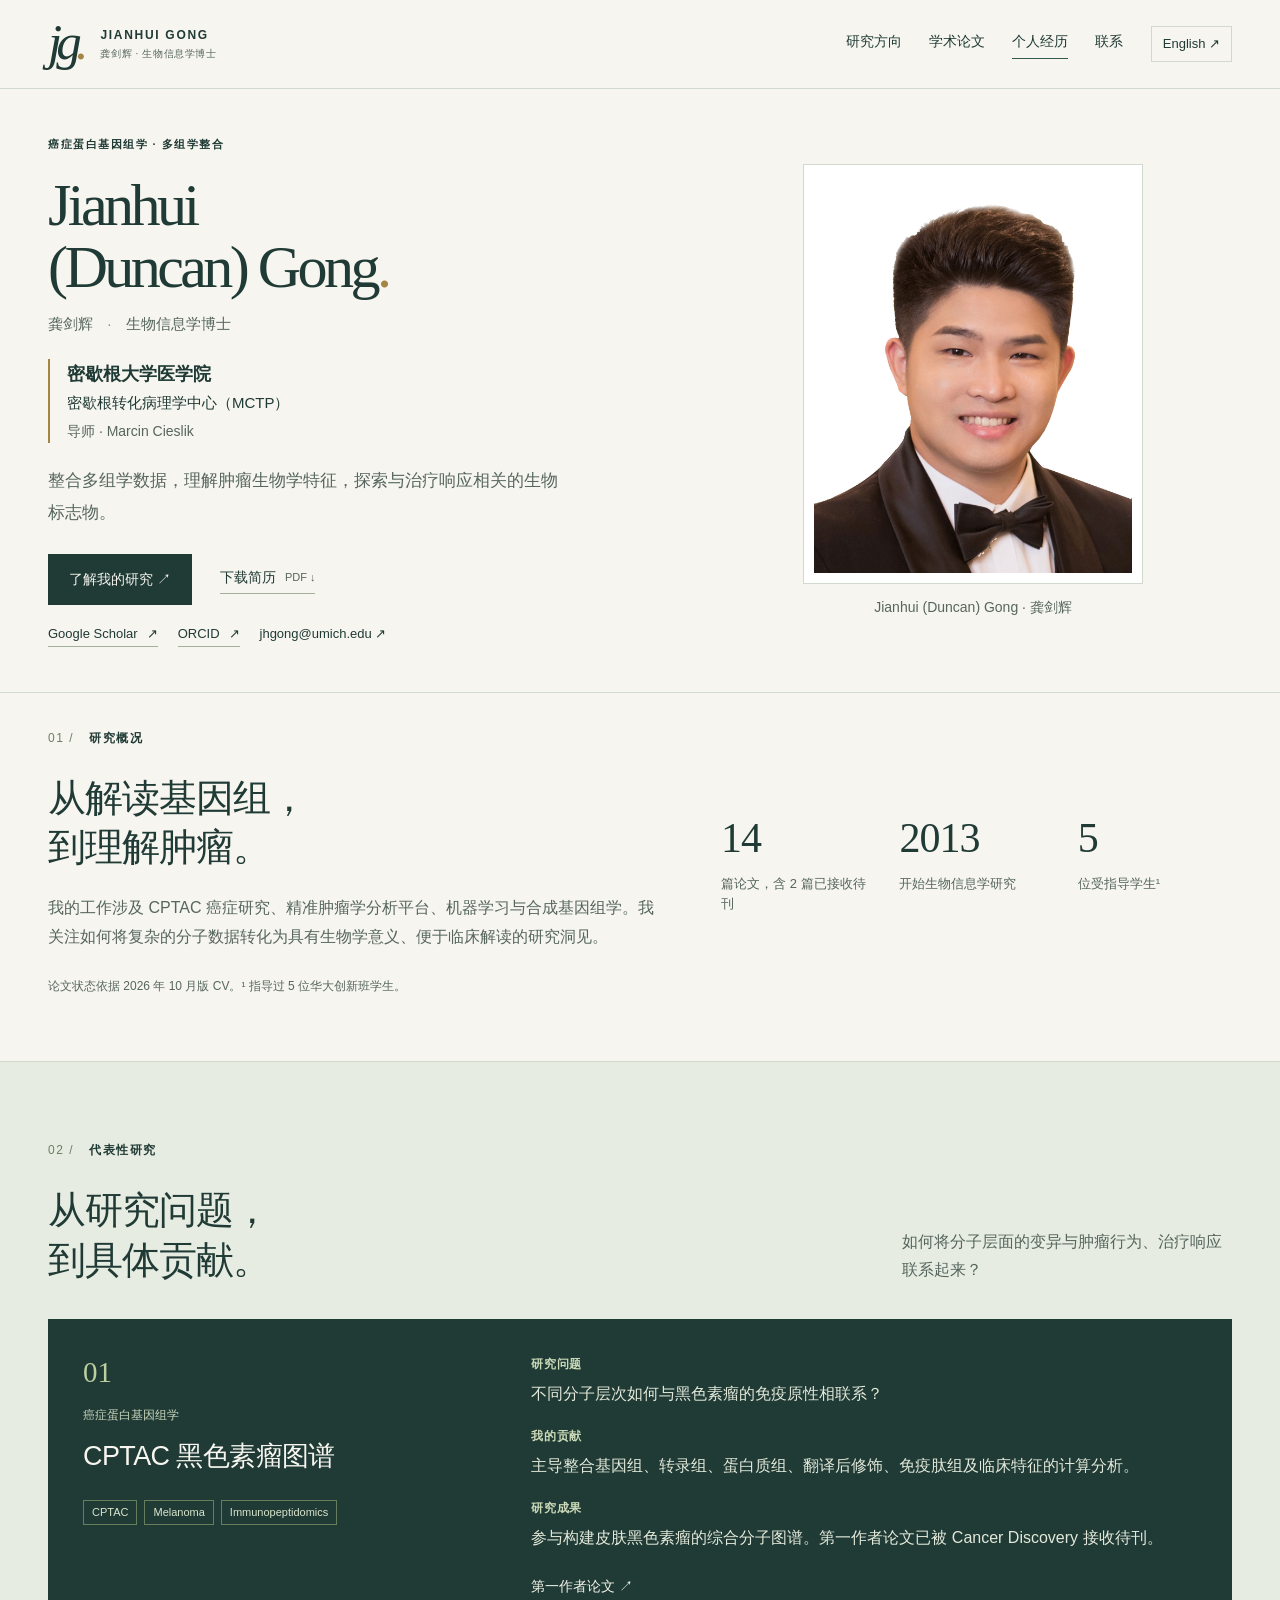
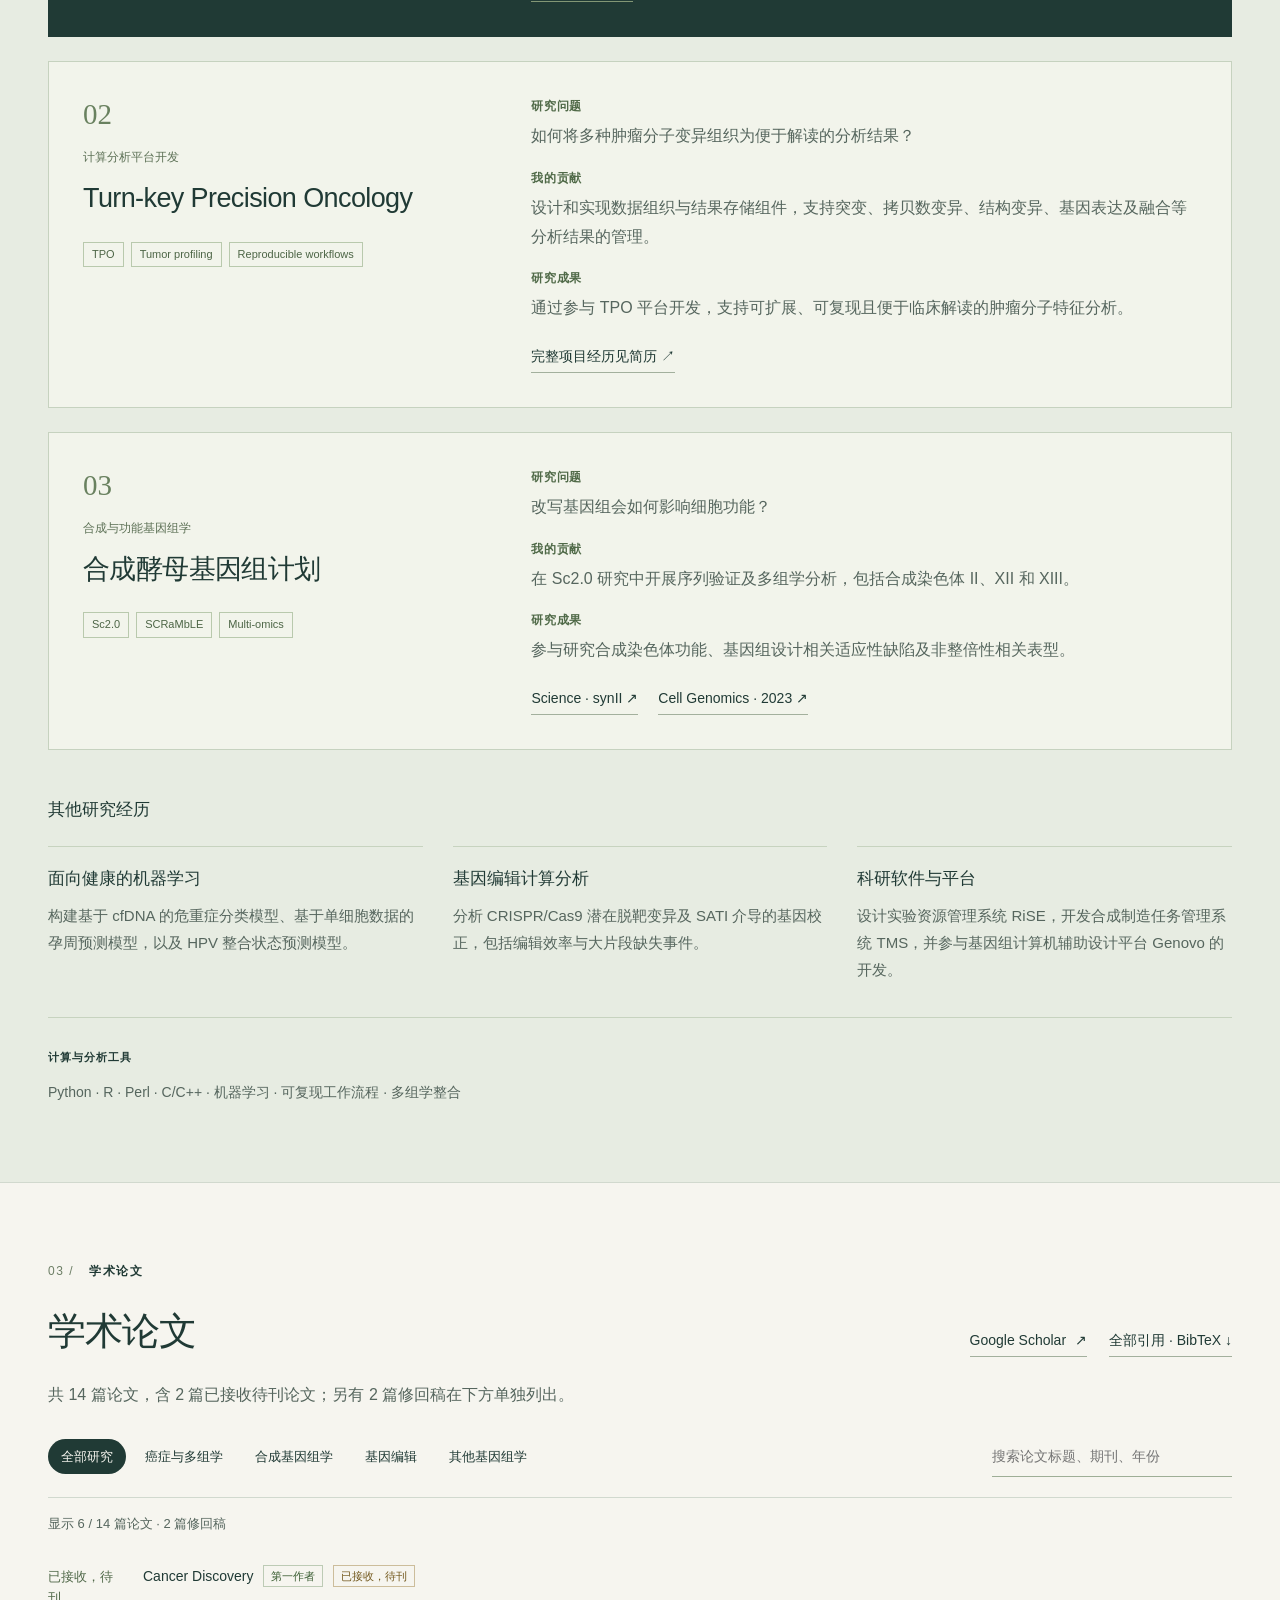
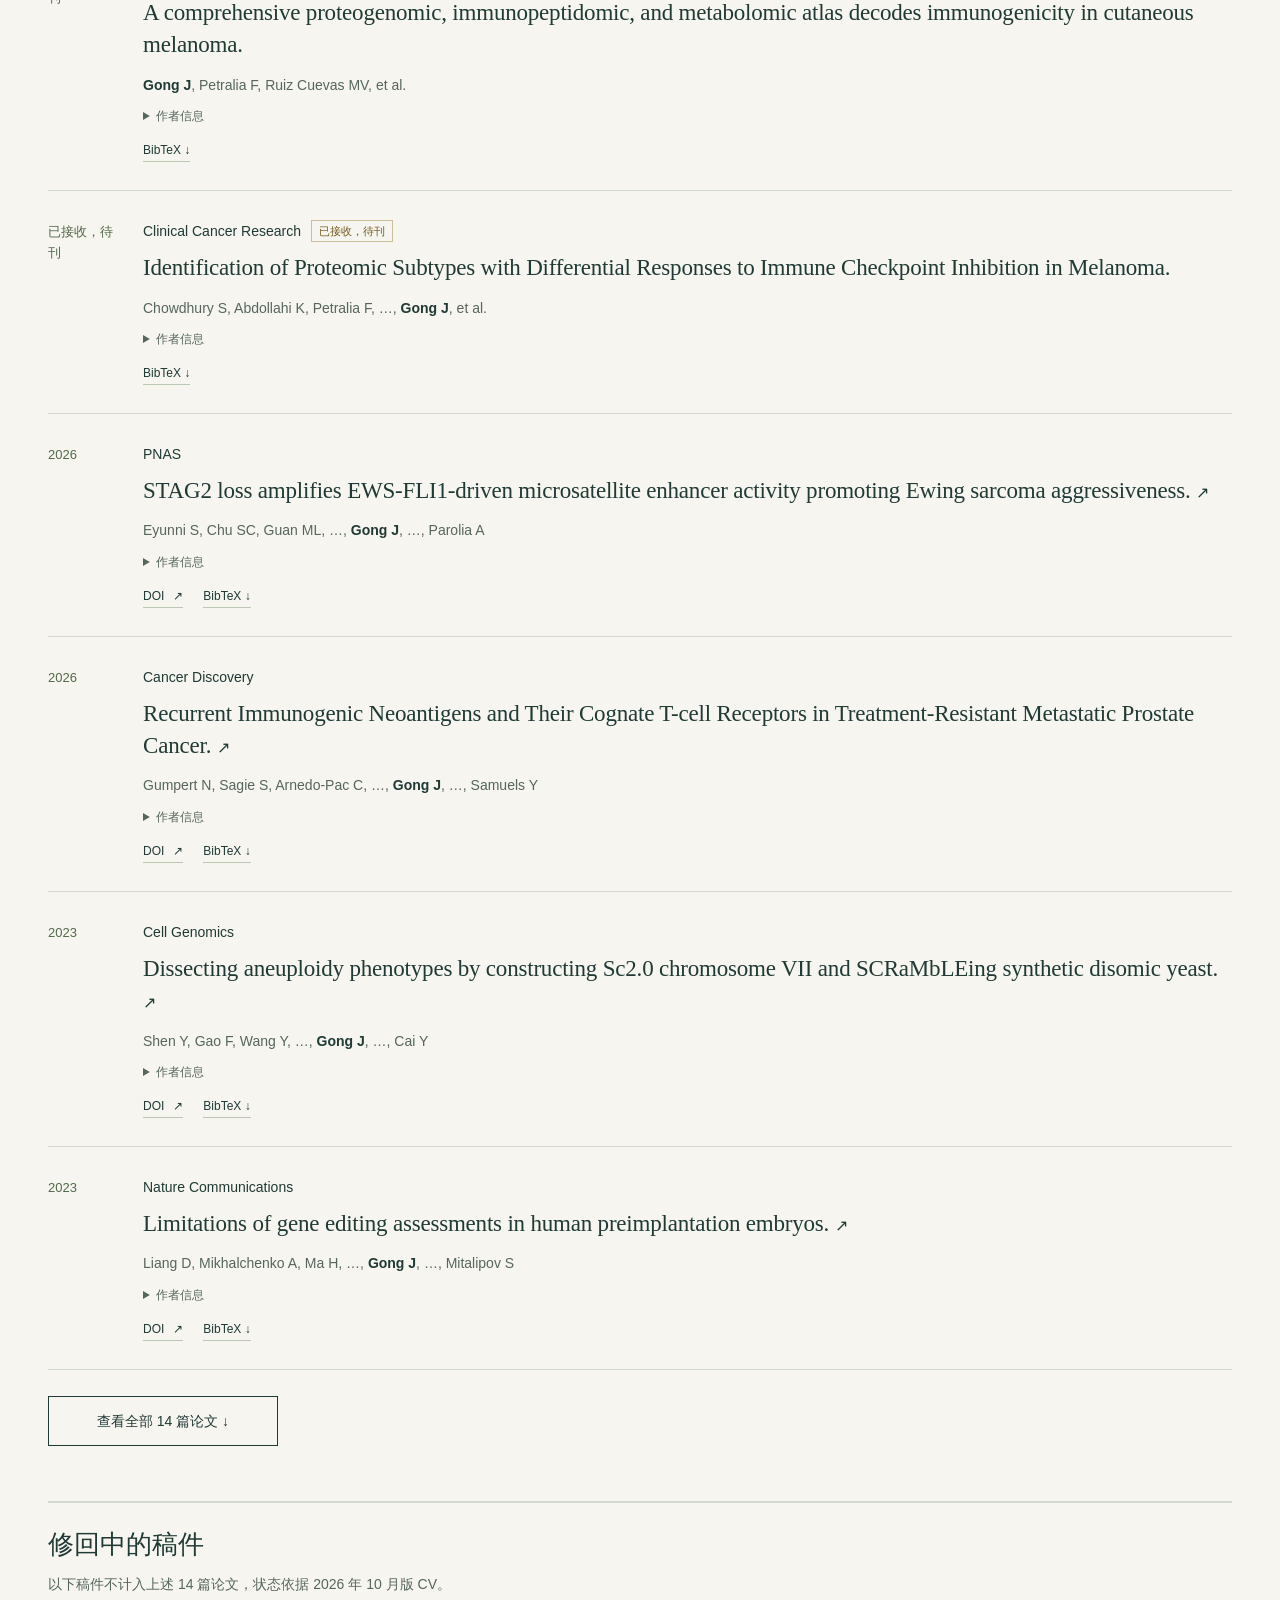
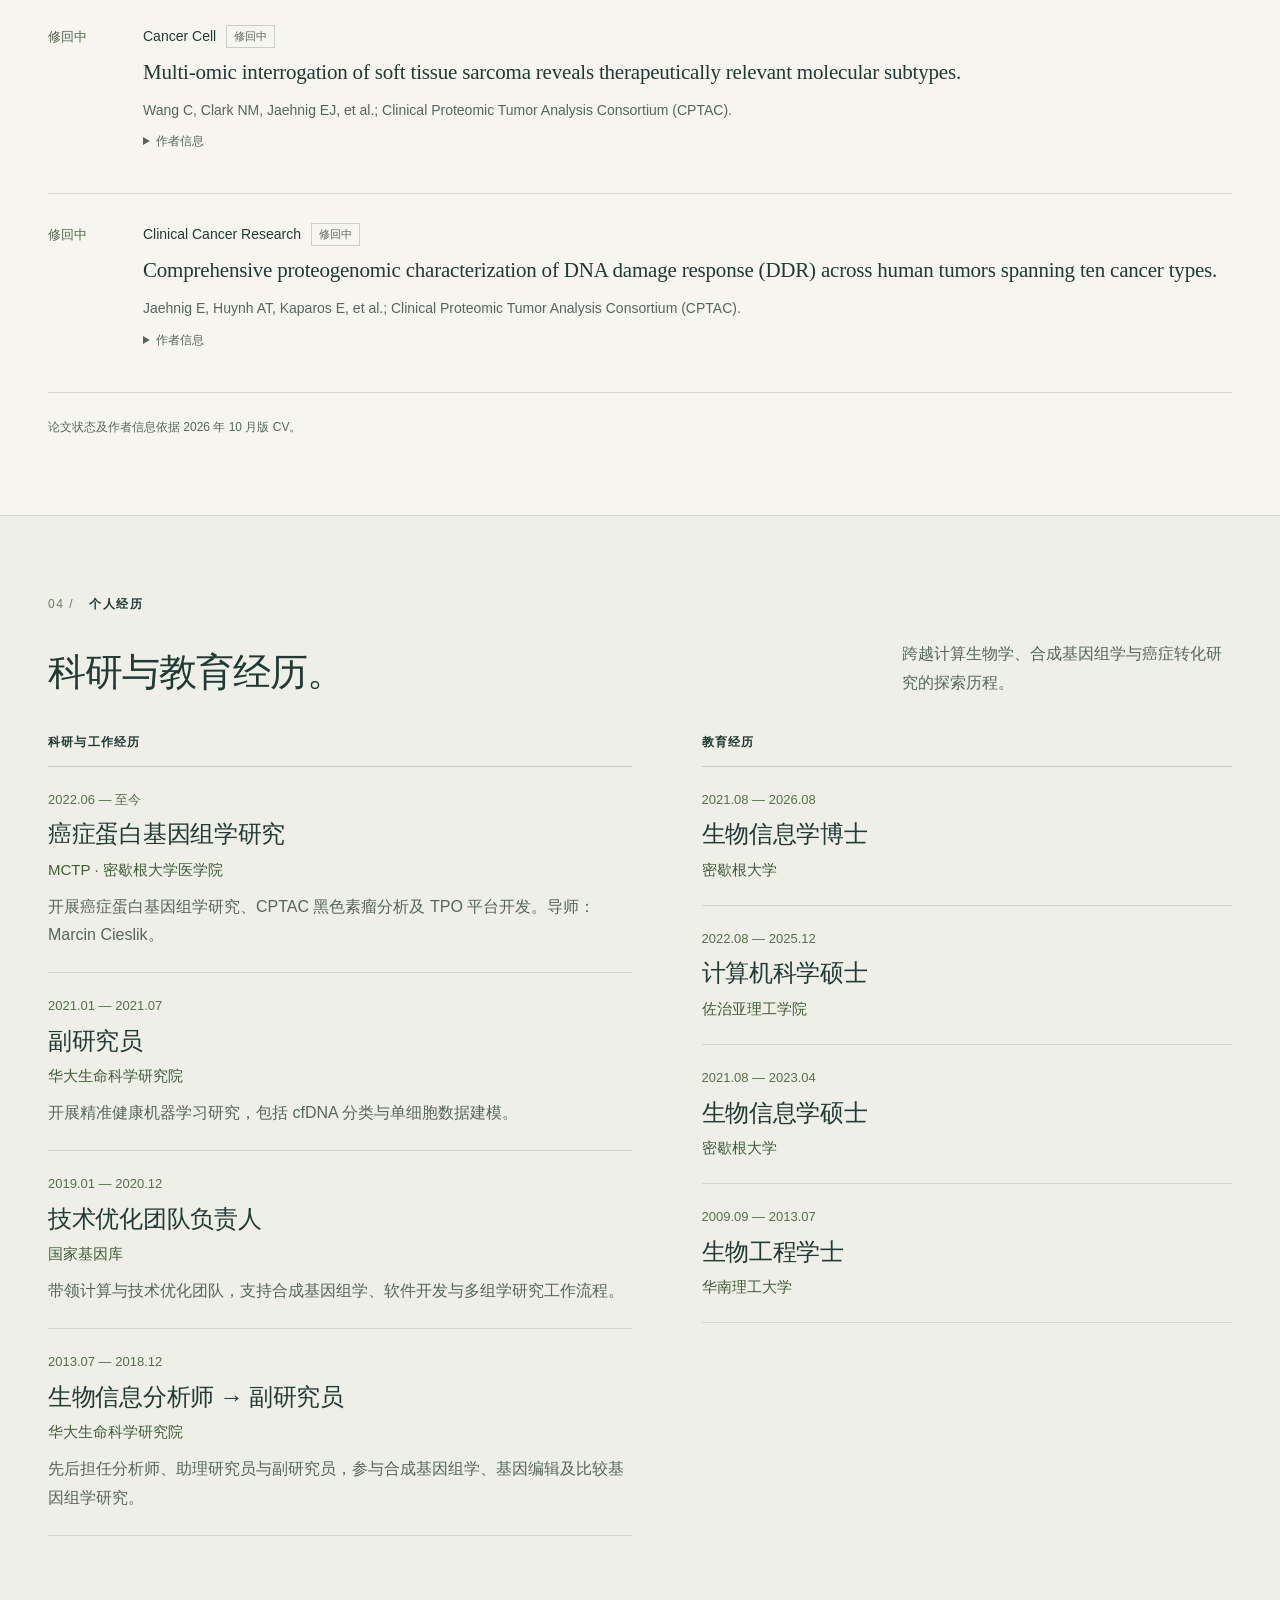
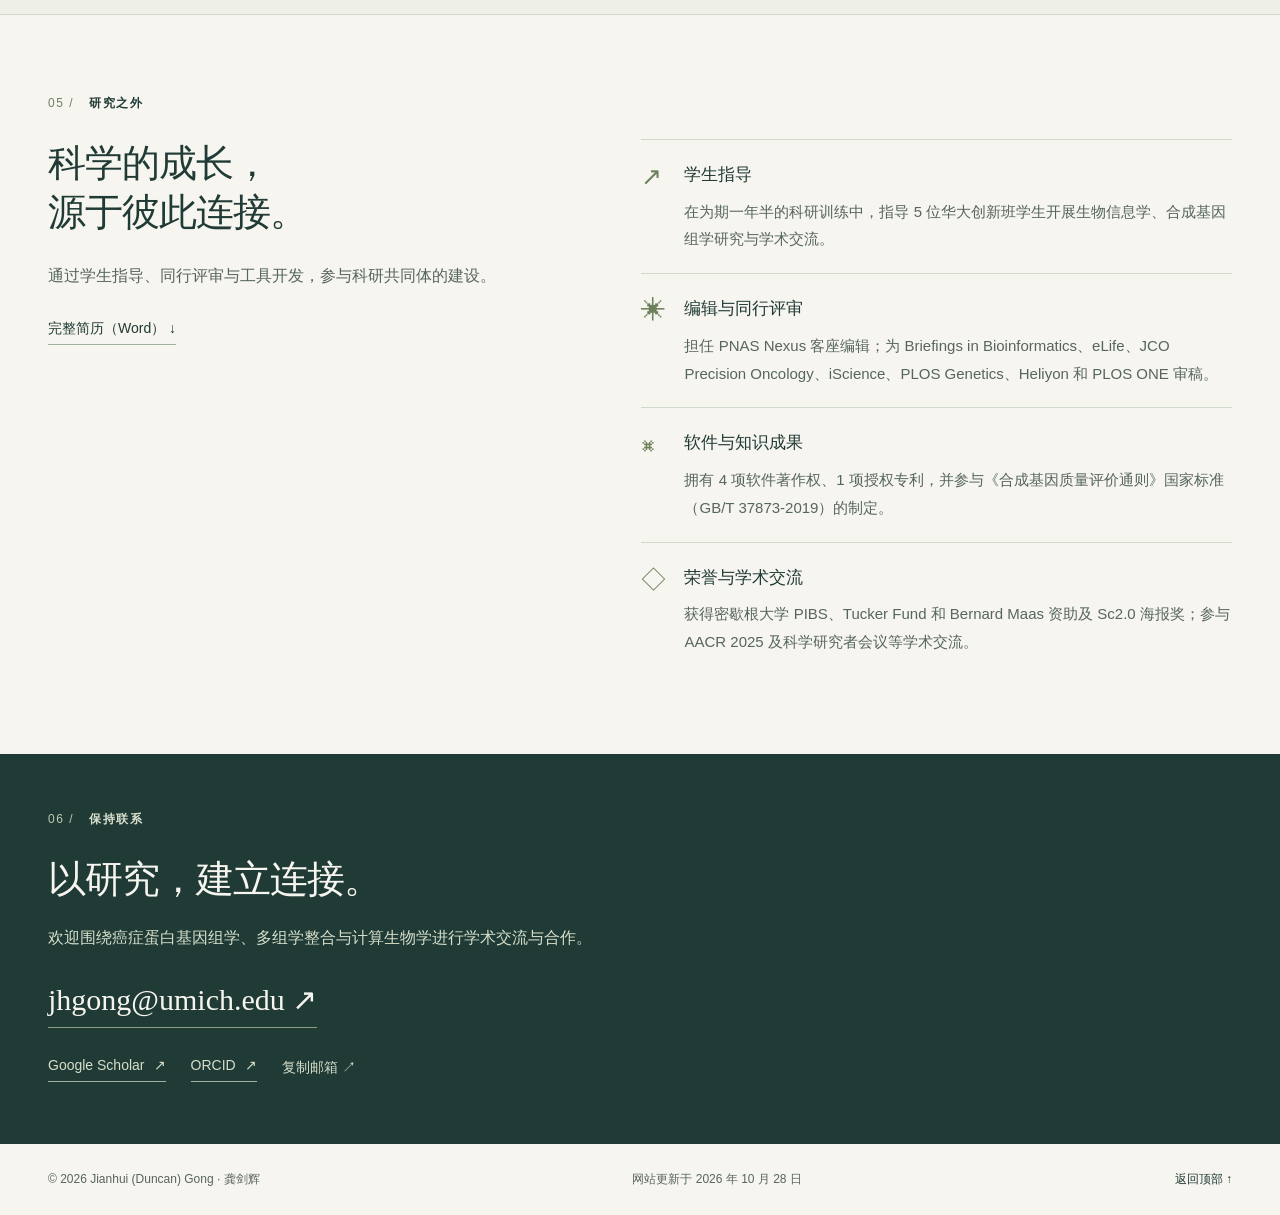
==== commit 792ea765: "Add personal portrait to bilingual academic homepage" ====
--- a/zh/index.html
+++ b/zh/index.html
@@ -1,9 +1,9 @@
 <!doctype html><html lang="zh-CN"><head>
 <meta charset="UTF-8"><meta name="viewport" content="width=device-width, initial-scale=1"><meta name="google-site-verification" content="S1nb8CHc_5neMKz0zWXASUBL5il8lbESfDzL3KSsQgo"><meta name="theme-color" content="#f6f5ef"><title>龚剑辉 Jianhui (Duncan) Gong | 癌症蛋白基因组学与生物信息学</title><meta name="description" content="龚剑辉（Duncan），生物信息学博士。在密歇根大学医学院 MCTP 从事癌症蛋白基因组学与多组学研究。展示代表性研究、学术论文与简历。"><meta name="author" content="Jianhui (Duncan) Gong"><meta name="robots" content="index, follow">
-<link rel="canonical" href="https://duncanjunegong.github.io/zh/"><link rel="alternate" hreflang="en" href="https://duncanjunegong.github.io/"><link rel="alternate" hreflang="zh-CN" href="https://duncanjunegong.github.io/zh/"><link rel="alternate" hreflang="x-default" href="https://duncanjunegong.github.io/"><meta property="og:title" content="龚剑辉 Jianhui (Duncan) Gong | 癌症蛋白基因组学与生物信息学"><meta property="og:description" content="龚剑辉（Duncan），生物信息学博士。在密歇根大学医学院 MCTP 从事癌症蛋白基因组学与多组学研究。展示代表性研究、学术论文与简历。"><meta property="og:type" content="profile"><meta property="og:url" content="https://duncanjunegong.github.io/zh/"><meta property="og:image" content="https://duncanjunegong.github.io/assets/omics-atlas.svg"><meta property="og:locale" content="zh_CN"><script type="application/ld+json">{"@context":"https://schema.org","@type":"Person","name":"Jianhui (Duncan) Gong","alternateName":["Jianhui Gong","Duncan Gong","龚剑辉"],"url":"https://duncanjunegong.github.io/zh/","worksFor":{"@type":"Organization","name":"密歇根大学医学院"},"affiliation":{"@type":"Organization","name":"密歇根转化病理学中心（MCTP）"},"email":"mailto:jhgong@umich.edu","sameAs":["https://scholar.google.com/citations?user=H1VLKlQAAAAJ&hl=en","https://orcid.org/0000-0002-3910-9260"]}</script><link rel="icon" href="/assets/favicon.svg" type="image/svg+xml"><link rel="stylesheet" href="/style.css"><script src="/app.js" defer></script>
+<link rel="canonical" href="https://duncanjunegong.github.io/zh/"><link rel="alternate" hreflang="en" href="https://duncanjunegong.github.io/"><link rel="alternate" hreflang="zh-CN" href="https://duncanjunegong.github.io/zh/"><link rel="alternate" hreflang="x-default" href="https://duncanjunegong.github.io/"><meta property="og:title" content="龚剑辉 Jianhui (Duncan) Gong | 癌症蛋白基因组学与生物信息学"><meta property="og:description" content="龚剑辉（Duncan），生物信息学博士。在密歇根大学医学院 MCTP 从事癌症蛋白基因组学与多组学研究。展示代表性研究、学术论文与简历。"><meta property="og:type" content="profile"><meta property="og:url" content="https://duncanjunegong.github.io/zh/"><meta property="og:image" content="https://duncanjunegong.github.io/assets/jianhui-gong-portrait.jpg"><meta property="og:locale" content="zh_CN"><script type="application/ld+json">{"@context":"https://schema.org","@type":"Person","name":"Jianhui (Duncan) Gong","alternateName":["Jianhui Gong","Duncan Gong","龚剑辉"],"url":"https://duncanjunegong.github.io/zh/","image":"https://duncanjunegong.github.io/assets/jianhui-gong-portrait.jpg","worksFor":{"@type":"Organization","name":"密歇根大学医学院"},"affiliation":{"@type":"Organization","name":"密歇根转化病理学中心（MCTP）"},"email":"mailto:jhgong@umich.edu","sameAs":["https://scholar.google.com/citations?user=H1VLKlQAAAAJ&hl=en","https://orcid.org/0000-0002-3910-9260"]}</script><link rel="icon" href="/assets/favicon.svg" type="image/svg+xml"><link rel="stylesheet" href="/style.css"><script src="/app.js" defer></script>
 </head><body data-language="zh"><a class="skip-link" href="#main">跳转至正文</a>
 <header class="site-header"><div class="container header-inner"><a class="brand" href="#home" aria-label="返回龚剑辉主页"><span class="monogram">jg<span>.</span></span><span class="brand-text">JIANHUI GONG<span>龚剑辉 · 生物信息学博士</span></span></a><nav class="desktop-nav" aria-label="主导航"><a href="#research">研究方向</a><a href="#publications">学术论文</a><a href="#experience">个人经历</a><a href="#contact">联系</a></nav><div class="header-controls"><a id="language-switch" class="language-switch" href="/" hreflang="en" lang="en">English ↗</a><button class="menu-toggle" type="button" aria-expanded="false" aria-controls="mobile-nav" aria-label="切换导航菜单"><span></span><span></span></button></div></div><nav id="mobile-nav" class="mobile-nav" aria-label="移动端导航" hidden><a href="#research">研究方向</a><a href="#publications">学术论文</a><a href="#experience">个人经历</a><a href="#contact">联系</a></nav></header>
-<main id="main"><section class="hero container" id="home"><div class="hero-copy"><p class="eyebrow">癌症蛋白基因组学 · 多组学整合</p><h1>Jianhui<br><span>(Duncan) Gong<span class="title-dot">.</span></span></h1><p class="name-detail">龚剑辉 <span>·</span> 生物信息学博士</p><div class="current-position"><strong>密歇根大学医学院</strong><p>密歇根转化病理学中心（MCTP）</p><p class="mentor">导师 · <strong>Marcin Cieslik</strong></p></div><p class="hero-statement">整合多组学数据，理解肿瘤生物学特征，探索与治疗响应相关的生物标志物。</p><div class="hero-actions"><a class="button button-dark" href="#research">了解我的研究 ↗</a><a class="text-link" href="/assets/Jianhui-Gong-CV.pdf" download>下载简历 <span class="file-type">PDF ↓</span></a></div><div class="profile-links"><a class="text-link" href="https://scholar.google.com/citations?user=H1VLKlQAAAAJ&amp;hl=en" target="_blank" rel="noopener noreferrer">Google Scholar <span aria-hidden="true">↗</span></a><a class="text-link" href="https://orcid.org/0000-0002-3910-9260" target="_blank" rel="noopener noreferrer">ORCID <span aria-hidden="true">↗</span></a><a href="mailto:jhgong@umich.edu">jhgong@umich.edu ↗</a></div></div><figure class="hero-art"><div class="figure-top"><span>FIG. 01</span><span>分子层次的交汇</span></div><img src="/assets/omics-atlas.svg" alt="分子层次汇聚于肿瘤生物学的概念示意图，仅用于展示设计，不代表真实研究数据。" width="640" height="640"><figcaption>连接不同层次，构建更完整的认识。<span>概念示意图</span></figcaption></figure></section>
+<main id="main"><section class="hero container" id="home"><div class="hero-copy"><p class="eyebrow">癌症蛋白基因组学 · 多组学整合</p><h1>Jianhui<br><span>(Duncan) Gong<span class="title-dot">.</span></span></h1><p class="name-detail">龚剑辉 <span>·</span> 生物信息学博士</p><div class="current-position"><strong>密歇根大学医学院</strong><p>密歇根转化病理学中心（MCTP）</p><p class="mentor">导师 · <strong>Marcin Cieslik</strong></p></div><p class="hero-statement">整合多组学数据，理解肿瘤生物学特征，探索与治疗响应相关的生物标志物。</p><div class="hero-actions"><a class="button button-dark" href="#research">了解我的研究 ↗</a><a class="text-link" href="/assets/Jianhui-Gong-CV.pdf" download>下载简历 <span class="file-type">PDF ↓</span></a></div><div class="profile-links"><a class="text-link" href="https://scholar.google.com/citations?user=H1VLKlQAAAAJ&amp;hl=en" target="_blank" rel="noopener noreferrer">Google Scholar <span aria-hidden="true">↗</span></a><a class="text-link" href="https://orcid.org/0000-0002-3910-9260" target="_blank" rel="noopener noreferrer">ORCID <span aria-hidden="true">↗</span></a><a href="mailto:jhgong@umich.edu">jhgong@umich.edu ↗</a></div></div><figure class="hero-portrait"><div class="portrait-frame"><img src="/assets/jianhui-gong-portrait.jpg" alt="龚剑辉（Duncan）个人照片" width="1176" height="1788" fetchpriority="high" decoding="async"></div><figcaption>Jianhui (Duncan) Gong <span>· 龚剑辉</span></figcaption></figure></section>
 <section class="about container" aria-labelledby="about-heading"><div class="section-kicker"><span>01 /</span>研究概况</div><div class="about-grid"><div><h2 id="about-heading">从解读基因组，<br>到理解肿瘤。</h2><p>我的工作涉及 CPTAC 癌症研究、精准肿瘤学分析平台、机器学习与合成基因组学。我关注如何将复杂的分子数据转化为具有生物学意义、便于临床解读的研究洞见。</p></div><div class="stats"><div><strong>14</strong><span>篇论文，含 2 篇已接收待刊</span></div><div><strong>2013</strong><span>开始生物信息学研究</span></div><div><strong>5</strong><span>位受指导学生¹</span></div></div></div><p class="source-note">论文状态依据 2026 年 10 月版 CV。¹ 指导过 5 位华大创新班学生。</p></section>
 <section class="research-section" id="research"><div class="container section-pad"><div class="section-kicker"><span>02 /</span>代表性研究</div><div class="section-heading"><h2>从研究问题，<br>到具体贡献。</h2><p>如何将分子层面的变异与肿瘤行为、治疗响应联系起来？</p></div><div class="research-cases"><article class="research-case flagship"><header><span class="case-number">01</span><p class="case-field">癌症蛋白基因组学</p><h3>CPTAC 黑色素瘤图谱</h3><div class="project-tags"><span>CPTAC</span><span>Melanoma</span><span>Immunopeptidomics</span></div></header><div class="case-body"><div><h4>研究问题</h4><p>不同分子层次如何与黑色素瘤的免疫原性相联系？</p></div><div><h4>我的贡献</h4><p>主导整合基因组、转录组、蛋白质组、翻译后修饰、免疫肽组及临床特征的计算分析。</p></div><div><h4>研究成果</h4><p>参与构建皮肤黑色素瘤的综合分子图谱。第一作者论文已被 Cancer Discovery 接收待刊。</p></div><div class="case-links"><a class="text-link" href="#gong-melanoma-atlas" data-reveal-paper="gong-melanoma-atlas">第一作者论文 ↗</a></div></div></article><article class="research-case "><header><span class="case-number">02</span><p class="case-field">计算分析平台开发</p><h3>Turn-key Precision Oncology</h3><div class="project-tags"><span>TPO</span><span>Tumor profiling</span><span>Reproducible workflows</span></div></header><div class="case-body"><div><h4>研究问题</h4><p>如何将多种肿瘤分子变异组织为便于解读的分析结果？</p></div><div><h4>我的贡献</h4><p>设计和实现数据组织与结果存储组件，支持突变、拷贝数变异、结构变异、基因表达及融合等分析结果的管理。</p></div><div><h4>研究成果</h4><p>通过参与 TPO 平台开发，支持可扩展、可复现且便于临床解读的肿瘤分子特征分析。</p></div><div class="case-links"><a class="text-link" href="/assets/Jianhui-Gong-CV.pdf">完整项目经历见简历 ↗</a></div></div></article><article class="research-case "><header><span class="case-number">03</span><p class="case-field">合成与功能基因组学</p><h3>合成酵母基因组计划</h3><div class="project-tags"><span>Sc2.0</span><span>SCRaMbLE</span><span>Multi-omics</span></div></header><div class="case-body"><div><h4>研究问题</h4><p>改写基因组会如何影响细胞功能？</p></div><div><h4>我的贡献</h4><p>在 Sc2.0 研究中开展序列验证及多组学分析，包括合成染色体 II、XII 和 XIII。</p></div><div><h4>研究成果</h4><p>参与研究合成染色体功能、基因组设计相关适应性缺陷及非整倍性相关表型。</p></div><div class="case-links"><a class="text-link" href="#shen-2017-synii" data-reveal-paper="shen-2017-synii">Science · synII ↗</a><a class="text-link" href="#shen-2023-sc20" data-reveal-paper="shen-2023-sc20">Cell Genomics · 2023 ↗</a></div></div></article></div><div class="other-research"><h3>其他研究经历</h3><div><article><h4>面向健康的机器学习</h4><p>构建基于 cfDNA 的危重症分类模型、基于单细胞数据的孕周预测模型，以及 HPV 整合状态预测模型。</p></article><article><h4>基因编辑计算分析</h4><p>分析 CRISPR/Cas9 潜在脱靶变异及 SATI 介导的基因校正，包括编辑效率与大片段缺失事件。</p></article><article><h4>科研软件与平台</h4><p>设计实验资源管理系统 RiSE，开发合成制造任务管理系统 TMS，并参与基因组计算机辅助设计平台 Genovo 的开发。</p></article></div></div><div class="skills-band"><strong>计算与分析工具</strong><p>Python · R · Perl · C/C++ · 机器学习 · 可复现工作流程 · 多组学整合</p></div></div></section>
 <section class="publications container section-pad" id="publications"><div class="section-kicker"><span>03 /</span>学术论文</div><div class="section-heading"><h2>学术论文</h2><div class="publication-actions"><a class="text-link" href="https://scholar.google.com/citations?user=H1VLKlQAAAAJ&amp;hl=en" target="_blank" rel="noopener noreferrer">Google Scholar <span aria-hidden="true">↗</span></a><a class="text-link" href="/assets/publications.bib" download>全部引用 · BibTeX ↓</a></div></div><p class="section-description">共 14 篇论文，含 2 篇已接收待刊论文；另有 2 篇修回稿在下方单独列出。</p><div class="pub-controls" id="pub-controls" hidden><div id="filters" class="filter-group" role="group" aria-label="筛选论文"><button class="filter-button active" type="button" data-filter="all" aria-pressed="true">全部研究</button><button class="filter-button" type="button" data-filter="cancer" aria-pressed="false">癌症与多组学</button><button class="filter-button" type="button" data-filter="synthetic" aria-pressed="false">合成基因组学</button><button class="filter-button" type="button" data-filter="editing" aria-pressed="false">基因编辑</button><button class="filter-button" type="button" data-filter="other" aria-pressed="false">其他基因组学</button></div><label class="search-field"><span class="sr-only">搜索学术论文</span><input id="publication-search" type="search" placeholder="搜索论文标题、期刊、年份" aria-label="搜索学术论文"></label></div><p class="pub-result-count" id="pub-count" aria-live="polite"></p><div class="publication-list" id="publication-list"><article class="publication-item" id="gong-melanoma-atlas" data-paper data-draft="false" data-category="cancer" data-search="a comprehensive proteogenomic, immunopeptidomic, and metabolomic atlas decodes immunogenicity in cutaneous melanoma. gong j, petralia f, ruiz cuevas mv, tignor n, jain r, gritsenko ma, kitata rb, ma w, hsiao y, deng y, et al. cancer discovery in press 癌症与多组学 已接收，待刊"><div class="pub-year">已接收，待刊</div><div class="pub-content"><div class="pub-meta"><span>Cancer Discovery</span><span class="badge">第一作者</span><span class="badge press">已接收，待刊</span></div><h3>A comprehensive proteogenomic, immunopeptidomic, and metabolomic atlas decodes immunogenicity in cutaneous melanoma.</h3><p class="pub-authors"><strong>Gong J</strong>, Petralia F, Ruiz Cuevas MV, et al.</p><details class="author-details"><summary>作者信息</summary><p><strong>Gong J</strong>, Petralia F, Ruiz Cuevas MV, Tignor N, Jain R, Gritsenko MA, Kitata RB, Ma W, Hsiao Y, Deng Y, et al.</p></details><div class="paper-links"><a href="/citations/gong-melanoma-atlas.bib" download>BibTeX ↓</a></div></div></article><article class="publication-item" id="chowdhury-melanoma-subtypes" data-paper data-draft="false" data-category="cancer" data-search="identification of proteomic subtypes with differential responses to immune checkpoint inhibition in melanoma. chowdhury s, abdollahi k, petralia f, kennedy jj, gong j, ma w, ivey rg, pletcher rc, krek a, moshiri as, et al. clinical cancer research in press 癌症与多组学 已接收，待刊"><div class="pub-year">已接收，待刊</div><div class="pub-content"><div class="pub-meta"><span>Clinical Cancer Research</span><span class="badge press">已接收，待刊</span></div><h3>Identification of Proteomic Subtypes with Differential Responses to Immune Checkpoint Inhibition in Melanoma.</h3><p class="pub-authors">Chowdhury S, Abdollahi K, Petralia F, …, <strong>Gong J</strong>, et al.</p><details class="author-details"><summary>作者信息</summary><p>Chowdhury S, Abdollahi K, Petralia F, Kennedy JJ, <strong>Gong J</strong>, Ma W, Ivey RG, Pletcher RC, Krek A, Moshiri AS, et al.</p></details><div class="paper-links"><a href="/citations/chowdhury-melanoma-subtypes.bib" download>BibTeX ↓</a></div></div></article><article class="publication-item" id="eyunni-2026-stag2" data-paper data-draft="false" data-category="cancer" data-search="stag2 loss amplifies ews-fli1-driven microsatellite enhancer activity promoting ewing sarcoma aggressiveness. eyunni s, chu sc, guan ml, louw m, young e, carson se, gong j, cieslik m, chinnaiyan am, parolia a. pnas 2026 癌症与多组学 "><div class="pub-year">2026</div><div class="pub-content"><div class="pub-meta"><span>PNAS</span></div><h3><a class="article-link" href="https://doi.org/10.1073/pnas.2537425123" target="_blank" rel="noopener noreferrer">STAG2 loss amplifies EWS-FLI1-driven microsatellite enhancer activity promoting Ewing sarcoma aggressiveness. <span aria-hidden="true">↗</span></a></h3><p class="pub-authors">Eyunni S, Chu SC, Guan ML, …, <strong>Gong J</strong>, …, Parolia A</p><details class="author-details"><summary>作者信息</summary><p>Eyunni S, Chu SC, Guan ML, Louw M, Young E, Carson SE, <strong>Gong J</strong>, Cieslik M, Chinnaiyan AM, Parolia A.</p></details><div class="paper-links"><a class="text-link" href="https://doi.org/10.1073/pnas.2537425123" target="_blank" rel="noopener noreferrer">DOI <span aria-hidden="true">↗</span></a><a href="/citations/eyunni-2026-stag2.bib" download>BibTeX ↓</a></div></div></article><article class="publication-item" id="gumpert-2026-neoantigens" data-paper data-draft="false" data-category="cancer" data-search="recurrent immunogenic neoantigens and their cognate t-cell receptors in treatment-resistant metastatic prostate cancer. gumpert n, sagie s, arnedo-pac c, babu t, weller c, gonzalez-perez a, wang y, michel todó l, levy r, chen x, greenberg p, dayan-rubinov m, yakubovich e, wasserman-bartov t, zerbib m, gong j, rebernick rj, oliveira tercero a, agundez muriel l, benedek g, kedmi m, oren r, ben-dor s, levin y, troyanskaya og, munzur ad, wyatt aw, cieslik mp, quigley da, van allen em, anandasabapathy n, mateo j, yang x, martínez-jiménez f, lopez-bigas n, samuels y. cancer discovery 2026 癌症与多组学 "><div class="pub-year">2026</div><div class="pub-content"><div class="pub-meta"><span>Cancer Discovery</span></div><h3><a class="article-link" href="https://doi.org/10.1158/2159-8290.CD-24-1213" target="_blank" rel="noopener noreferrer">Recurrent Immunogenic Neoantigens and Their Cognate T-cell Receptors in Treatment-Resistant Metastatic Prostate Cancer. <span aria-hidden="true">↗</span></a></h3><p class="pub-authors">Gumpert N, Sagie S, Arnedo-Pac C, …, <strong>Gong J</strong>, …, Samuels Y</p><details class="author-details"><summary>作者信息</summary><p>Gumpert N, Sagie S, Arnedo-Pac C, Babu T, Weller C, Gonzalez-Perez A, Wang Y, Michel Todó L, Levy R, Chen X, Greenberg P, Dayan-Rubinov M, Yakubovich E, Wasserman-Bartov T, Zerbib M, <strong>Gong J</strong>, Rebernick RJ, Oliveira Tercero A, Agundez Muriel L, Benedek G, Kedmi M, Oren R, Ben-Dor S, Levin Y, Troyanskaya OG, Munzur AD, Wyatt AW, Cieslik MP, Quigley DA, Van Allen EM, Anandasabapathy N, Mateo J, Yang X, Martínez-Jiménez F, Lopez-Bigas N, Samuels Y.</p></details><div class="paper-links"><a class="text-link" href="https://doi.org/10.1158/2159-8290.CD-24-1213" target="_blank" rel="noopener noreferrer">DOI <span aria-hidden="true">↗</span></a><a href="/citations/gumpert-2026-neoantigens.bib" download>BibTeX ↓</a></div></div></article><article class="publication-item" id="shen-2023-sc20" data-paper data-draft="false" data-category="synthetic" data-search="dissecting aneuploidy phenotypes by constructing sc2.0 chromosome vii and scrambleing synthetic disomic yeast. shen y, gao f, wang y, wang y, zheng j, gong j, zhang j, luo z, schindler d, deng y, ding w, lin t, swidah r, zhao h, jiang s, zeng c, chen s, chen t, wang y, luo y, mitchell l, bader js, zhang g, shen x, wang j, fu x, dai j, boeke jd, yang h, xu x, cai y. cell genomics 2023 合成基因组学 "><div class="pub-year">2023</div><div class="pub-content"><div class="pub-meta"><span>Cell Genomics</span></div><h3><a class="article-link" href="https://doi.org/10.1016/j.xgen.2023.100364" target="_blank" rel="noopener noreferrer">Dissecting aneuploidy phenotypes by constructing Sc2.0 chromosome VII and SCRaMbLEing synthetic disomic yeast. <span aria-hidden="true">↗</span></a></h3><p class="pub-authors">Shen Y, Gao F, Wang Y, …, <strong>Gong J</strong>, …, Cai Y</p><details class="author-details"><summary>作者信息</summary><p>Shen Y, Gao F, Wang Y, Wang Y, Zheng J, <strong>Gong J</strong>, Zhang J, Luo Z, Schindler D, Deng Y, Ding W, Lin T, Swidah R, Zhao H, Jiang S, Zeng C, Chen S, Chen T, Wang Y, Luo Y, Mitchell L, Bader JS, Zhang G, Shen X, Wang J, Fu X, Dai J, Boeke JD, Yang H, Xu X, Cai Y.</p></details><div class="paper-links"><a class="text-link" href="https://doi.org/10.1016/j.xgen.2023.100364" target="_blank" rel="noopener noreferrer">DOI <span aria-hidden="true">↗</span></a><a href="/citations/shen-2023-sc20.bib" download>BibTeX ↓</a></div></div></article><article class="publication-item" id="liang-2023-editing" data-paper data-draft="false" data-category="editing" data-search="limitations of gene editing assessments in human preimplantation embryos. liang d, mikhalchenko a, ma h, marti gutierrez n, chen t, lee y, park sw, tippner-hedges r, koski a, darby h, li y, van dyken c, zhao h, wu k, zhang j, hou z, so s, han j, park j, kim cj, zong k, gong j, yuan y, gu y, shen y, olson sb, yang h, battaglia d, o&#39;leary t, krieg sa, lee dm, wu dh, duell pb, kaul s, kim js, heitner sb, kang e, chen zj, amato p, mitalipov s. nature communications 2023 基因编辑 "><div class="pub-year">2023</div><div class="pub-content"><div class="pub-meta"><span>Nature Communications</span></div><h3><a class="article-link" href="https://doi.org/10.1038/s41467-023-36820-6" target="_blank" rel="noopener noreferrer">Limitations of gene editing assessments in human preimplantation embryos. <span aria-hidden="true">↗</span></a></h3><p class="pub-authors">Liang D, Mikhalchenko A, Ma H, …, <strong>Gong J</strong>, …, Mitalipov S</p><details class="author-details"><summary>作者信息</summary><p>Liang D, Mikhalchenko A, Ma H, Marti Gutierrez N, Chen T, Lee Y, Park SW, Tippner-Hedges R, Koski A, Darby H, Li Y, Van Dyken C, Zhao H, Wu K, Zhang J, Hou Z, So S, Han J, Park J, Kim CJ, Zong K, <strong>Gong J</strong>, Yuan Y, Gu Y, Shen Y, Olson SB, Yang H, Battaglia D, O&#39;Leary T, Krieg SA, Lee DM, Wu DH, Duell PB, Kaul S, Kim JS, Heitner SB, Kang E, Chen ZJ, Amato P, Mitalipov S.</p></details><div class="paper-links"><a class="text-link" href="https://doi.org/10.1038/s41467-023-36820-6" target="_blank" rel="noopener noreferrer">DOI <span aria-hidden="true">↗</span></a><a href="/citations/liang-2023-editing.bib" download>BibTeX ↓</a></div></div></article><article class="publication-item" id="suzuki-2019-sati" data-paper data-draft="false" data-category="editing" data-search="precise in vivo genome editing via single homology arm donor mediated intron-targeting gene integration for genetic disease correction. suzuki k, yamamoto m, hernandez-benitez r, li z, wei c, soligalla rd, aizawa e, hatanaka f, kurita m, reddy p, ocampo a, hishida t, sakurai m, nemeth an, nuñez delicado e, campistol jm, magistretti p, guillen p, rodriguez esteban c, gong j, yuan y, gu y, liu gh, lópez-otín c, wu j, zhang k, izpisua belmonte jc. cell research 2019 基因编辑 "><div class="pub-year">2019</div><div class="pub-content"><div class="pub-meta"><span>Cell Research</span></div><h3><a class="article-link" href="https://doi.org/10.1038/s41422-019-0213-0" target="_blank" rel="noopener noreferrer">Precise in vivo genome editing via single homology arm donor mediated intron-targeting gene integration for genetic disease correction. <span aria-hidden="true">↗</span></a></h3><p class="pub-authors">Suzuki K, Yamamoto M, Hernandez-Benitez R, …, <strong>Gong J</strong>, …, Izpisua Belmonte JC</p><details class="author-details"><summary>作者信息</summary><p>Suzuki K, Yamamoto M, Hernandez-Benitez R, Li Z, Wei C, Soligalla RD, Aizawa E, Hatanaka F, Kurita M, Reddy P, Ocampo A, Hishida T, Sakurai M, Nemeth AN, Nuñez Delicado E, Campistol JM, Magistretti P, Guillen P, Rodriguez Esteban C, <strong>Gong J</strong>, Yuan Y, Gu Y, Liu GH, López-Otín C, Wu J, Zhang K, Izpisua Belmonte JC.</p></details><div class="paper-links"><a class="text-link" href="https://doi.org/10.1038/s41422-019-0213-0" target="_blank" rel="noopener noreferrer">DOI <span aria-hidden="true">↗</span></a><a href="/citations/suzuki-2019-sati.bib" download>BibTeX ↓</a></div></div></article><article class="publication-item" id="ma-2018-reply" data-paper data-draft="false" data-category="editing" data-search="ma et al. reply. ma h, marti-gutierrez n, park sw, wu j, hayama t, darby h, van dyken c, li y, koski a, liang d, suzuki k, gu y, gong j, xu x, ahmed r, lee y, kang e, ji d, park ar, kim d, kim st, heitner sb, battaglia d, krieg sa, lee dm, wu dh, wolf dp, amato p, kaul s, belmonte jci, kim js, mitalipov s. nature 2018 基因编辑 "><div class="pub-year">2018</div><div class="pub-content"><div class="pub-meta"><span>Nature</span></div><h3><a class="article-link" href="https://doi.org/10.1038/s41586-018-0381-y" target="_blank" rel="noopener noreferrer">Ma et al. reply. <span aria-hidden="true">↗</span></a></h3><p class="pub-authors">Ma H, Marti-Gutierrez N, Park SW, …, <strong>Gong J</strong>, …, Mitalipov S</p><details class="author-details"><summary>作者信息</summary><p>Ma H, Marti-Gutierrez N, Park SW, Wu J, Hayama T, Darby H, Van Dyken C, Li Y, Koski A, Liang D, Suzuki K, Gu Y, <strong>Gong J</strong>, Xu X, Ahmed R, Lee Y, Kang E, Ji D, Park AR, Kim D, Kim ST, Heitner SB, Battaglia D, Krieg SA, Lee DM, Wu DH, Wolf DP, Amato P, Kaul S, Belmonte JCI, Kim JS, Mitalipov S.</p></details><div class="paper-links"><a class="text-link" href="https://doi.org/10.1038/s41586-018-0381-y" target="_blank" rel="noopener noreferrer">DOI <span aria-hidden="true">↗</span></a><a href="/citations/ma-2018-reply.bib" download>BibTeX ↓</a></div></div></article><article class="publication-item" id="ma-2017-embryos" data-paper data-draft="false" data-category="editing" data-search="correction of a pathogenic gene mutation in human embryos. ma h, marti-gutierrez n, park sw, wu j, lee y, suzuki k, koski a, ji d, hayama t, ahmed r, darby h, van dyken c, li y, kang e, park ar, kim d, kim st, gong j, gu y, xu x, battaglia d, krieg sa, lee dm, wu dh, wolf dp, heitner sb, belmonte jci, amato p, kim js, kaul s, mitalipov s. nature 2017 基因编辑 "><div class="pub-year">2017</div><div class="pub-content"><div class="pub-meta"><span>Nature</span></div><h3><a class="article-link" href="https://doi.org/10.1038/nature23305" target="_blank" rel="noopener noreferrer">Correction of a pathogenic gene mutation in human embryos. <span aria-hidden="true">↗</span></a></h3><p class="pub-authors">Ma H, Marti-Gutierrez N, Park SW, …, <strong>Gong J</strong>, …, Mitalipov S</p><details class="author-details"><summary>作者信息</summary><p>Ma H, Marti-Gutierrez N, Park SW, Wu J, Lee Y, Suzuki K, Koski A, Ji D, Hayama T, Ahmed R, Darby H, Van Dyken C, Li Y, Kang E, Park AR, Kim D, Kim ST, <strong>Gong J</strong>, Gu Y, Xu X, Battaglia D, Krieg SA, Lee DM, Wu DH, Wolf DP, Heitner SB, Belmonte JCI, Amato P, Kim JS, Kaul S, Mitalipov S.</p></details><div class="paper-links"><a class="text-link" href="https://doi.org/10.1038/nature23305" target="_blank" rel="noopener noreferrer">DOI <span aria-hidden="true">↗</span></a><a href="/citations/ma-2017-embryos.bib" download>BibTeX ↓</a></div></div></article><article class="publication-item" id="jiang-2017-histone" data-paper data-draft="false" data-category="other" data-search="dissecting nucleosome function with a comprehensive histone h2a and h2b mutant library. jiang s, liu y, xu c, wang y, gong j, shen y, wu q, boeke jd, dai j. g3 2017 其他基因组学 "><div class="pub-year">2017</div><div class="pub-content"><div class="pub-meta"><span>G3</span></div><h3><a class="article-link" href="https://doi.org/10.1534/g3.117.300252" target="_blank" rel="noopener noreferrer">Dissecting Nucleosome Function with a Comprehensive Histone H2A and H2B Mutant Library. <span aria-hidden="true">↗</span></a></h3><p class="pub-authors">Jiang S, Liu Y, Xu C, …, <strong>Gong J</strong>, …, Dai J</p><details class="author-details"><summary>作者信息</summary><p>Jiang S, Liu Y, Xu C, Wang Y, <strong>Gong J</strong>, Shen Y, Wu Q, Boeke JD, Dai J.</p></details><div class="paper-links"><a class="text-link" href="https://doi.org/10.1534/g3.117.300252" target="_blank" rel="noopener noreferrer">DOI <span aria-hidden="true">↗</span></a><a href="/citations/jiang-2017-histone.bib" download>BibTeX ↓</a></div></div></article><article class="publication-item" id="zhang-2017-rdna" data-paper data-draft="false" data-category="synthetic" data-search="engineering the ribosomal dna in a megabase synthetic chromosome. zhang w, zhao g, luo z, lin y, wang l, guo y, wang a, jiang s, jiang q, gong j, wang y, hou s, huang j, li t, qin y, dong j, qin q, zhang j, zou x, he x, zhao l, xiao y, xu m, cheng e, huang n, zhou t, shen y, walker r, luo y, kuang z, mitchell la, yang k, richardson sm, wu y, li bz, yuan yj, yang h, lin j, chen gq, wu q, bader js, cai y, boeke jd, dai j. science 2017 合成基因组学 "><div class="pub-year">2017</div><div class="pub-content"><div class="pub-meta"><span>Science</span></div><h3><a class="article-link" href="https://doi.org/10.1126/science.aaf3981" target="_blank" rel="noopener noreferrer">Engineering the ribosomal DNA in a megabase synthetic chromosome. <span aria-hidden="true">↗</span></a></h3><p class="pub-authors">Zhang W, Zhao G, Luo Z, …, <strong>Gong J</strong>, …, Dai J</p><details class="author-details"><summary>作者信息</summary><p>Zhang W, Zhao G, Luo Z, Lin Y, Wang L, Guo Y, Wang A, Jiang S, Jiang Q, <strong>Gong J</strong>, Wang Y, Hou S, Huang J, Li T, Qin Y, Dong J, Qin Q, Zhang J, Zou X, He X, Zhao L, Xiao Y, Xu M, Cheng E, Huang N, Zhou T, Shen Y, Walker R, Luo Y, Kuang Z, Mitchell LA, Yang K, Richardson SM, Wu Y, Li BZ, Yuan YJ, Yang H, Lin J, Chen GQ, Wu Q, Bader JS, Cai Y, Boeke JD, Dai J.</p></details><div class="paper-links"><a class="text-link" href="https://doi.org/10.1126/science.aaf3981" target="_blank" rel="noopener noreferrer">DOI <span aria-hidden="true">↗</span></a><a href="/citations/zhang-2017-rdna.bib" download>BibTeX ↓</a></div></div></article><article class="publication-item" id="shen-2017-synii" data-paper data-draft="false" data-category="synthetic" data-search="deep functional analysis of synii, a 770-kilobase synthetic yeast chromosome. shen y, wang y, chen t, gao f, gong j, abramczyk d, walker r, zhao h, chen s, liu w, luo y, müller ca, paul-dubois-taine a, alver b, stracquadanio g, mitchell la, luo z, fan y, zhou b, wen b, tan f, wang y, zi j, xie z, li b, yang k, richardson sm, jiang h, french ce, nieduszynski ca, koszul r, marston al, yuan y, wang j, bader js, dai j, boeke jd, xu x, cai y, yang h. science 2017 合成基因组学 "><div class="pub-year">2017</div><div class="pub-content"><div class="pub-meta"><span>Science</span></div><h3><a class="article-link" href="https://doi.org/10.1126/science.aaf4791" target="_blank" rel="noopener noreferrer">Deep functional analysis of synII, a 770-kilobase synthetic yeast chromosome. <span aria-hidden="true">↗</span></a></h3><p class="pub-authors">Shen Y, Wang Y, Chen T, …, <strong>Gong J</strong>, …, Yang H</p><details class="author-details"><summary>作者信息</summary><p>Shen Y, Wang Y, Chen T, Gao F, <strong>Gong J</strong>, Abramczyk D, Walker R, Zhao H, Chen S, Liu W, Luo Y, Müller CA, Paul-Dubois-Taine A, Alver B, Stracquadanio G, Mitchell LA, Luo Z, Fan Y, Zhou B, Wen B, Tan F, Wang Y, Zi J, Xie Z, Li B, Yang K, Richardson SM, Jiang H, French CE, Nieduszynski CA, Koszul R, Marston AL, Yuan Y, Wang J, Bader JS, Dai J, Boeke JD, Xu X, Cai Y, Yang H.</p></details><div class="paper-links"><a class="text-link" href="https://doi.org/10.1126/science.aaf4791" target="_blank" rel="noopener noreferrer">DOI <span aria-hidden="true">↗</span></a><a href="/citations/shen-2017-synii.bib" download>BibTeX ↓</a></div></div></article><article class="publication-item" id="shen-2016-scramble" data-paper data-draft="false" data-category="synthetic" data-search="scramble generates designed combinatorial stochastic diversity in synthetic chromosomes. shen y, stracquadanio g, wang y, yang k, mitchell la, xue y, cai y, chen t, dymond js, kang k, gong j, zeng x, zhang y, li y, feng q, xu x, wang j, wang j, yang h, boeke jd, bader js. genome research 2016 合成基因组学 "><div class="pub-year">2016</div><div class="pub-content"><div class="pub-meta"><span>Genome Research</span></div><h3><a class="article-link" href="https://doi.org/10.1101/gr.193433.115" target="_blank" rel="noopener noreferrer">SCRaMbLE generates designed combinatorial stochastic diversity in synthetic chromosomes. <span aria-hidden="true">↗</span></a></h3><p class="pub-authors">Shen Y, Stracquadanio G, Wang Y, …, <strong>Gong J</strong>, …, Bader JS</p><details class="author-details"><summary>作者信息</summary><p>Shen Y, Stracquadanio G, Wang Y, Yang K, Mitchell LA, Xue Y, Cai Y, Chen T, Dymond JS, Kang K, <strong>Gong J</strong>, Zeng X, Zhang Y, Li Y, Feng Q, Xu X, Wang J, Wang J, Yang H, Boeke JD, Bader JS.</p></details><div class="paper-links"><a class="text-link" href="https://doi.org/10.1101/gr.193433.115" target="_blank" rel="noopener noreferrer">DOI <span aria-hidden="true">↗</span></a><a href="/citations/shen-2016-scramble.bib" download>BibTeX ↓</a></div></div></article><article class="publication-item" id="yan-2015-plastid" data-paper data-draft="false" data-category="other" data-search="auxenochlorella protothecoides and prototheca wickerhamii plastid genome sequences give insight into the origins of non-photosynthetic algae. yan d, wang y, murakami t, shen y, gong j, jiang h, smith dr, pombert jf, dai j, wu q. scientific reports 2015 其他基因组学 "><div class="pub-year">2015</div><div class="pub-content"><div class="pub-meta"><span>Scientific Reports</span></div><h3><a class="article-link" href="https://doi.org/10.1038/srep14465" target="_blank" rel="noopener noreferrer">Auxenochlorella protothecoides and Prototheca wickerhamii plastid genome sequences give insight into the origins of non-photosynthetic algae. <span aria-hidden="true">↗</span></a></h3><p class="pub-authors">Yan D, Wang Y, Murakami T, …, <strong>Gong J</strong>, …, Wu Q</p><details class="author-details"><summary>作者信息</summary><p>Yan D, Wang Y, Murakami T, Shen Y, <strong>Gong J</strong>, Jiang H, Smith DR, Pombert JF, Dai J, Wu Q.</p></details><div class="paper-links"><a class="text-link" href="https://doi.org/10.1038/srep14465" target="_blank" rel="noopener noreferrer">DOI <span aria-hidden="true">↗</span></a><a href="/citations/yan-2015-plastid.bib" download>BibTeX ↓</a></div></div></article></div><p id="no-results" class="no-results" hidden>未找到符合条件的论文，请尝试其他关键词或筛选条件。</p><button class="button button-outline" id="show-more" type="button" aria-controls="publication-list" aria-expanded="false" hidden>查看全部 14 篇论文 ↓</button><section class="manuscript-section" id="manuscripts" aria-labelledby="manuscripts-heading"><h3 id="manuscripts-heading">修回中的稿件</h3><p>以下稿件不计入上述 14 篇论文，状态依据 2026 年 10 月版 CV。</p><div id="manuscript-list"><article class="publication-item manuscript" id="wang-sarcoma-revision" data-paper data-draft="true" data-category="cancer" data-search="multi-omic interrogation of soft tissue sarcoma reveals therapeutically relevant molecular subtypes. wang c, clark nm, jaehnig ej, et al.; clinical proteomic tumor analysis consortium (cptac). cancer cell under revision 癌症与多组学 修回中"><div class="pub-year">修回中</div><div class="pub-content"><div class="pub-meta"><span>Cancer Cell</span><span class="badge revision">修回中</span></div><h3>Multi-omic interrogation of soft tissue sarcoma reveals therapeutically relevant molecular subtypes.</h3><p class="pub-authors">Wang C, Clark NM, Jaehnig EJ, et al.; Clinical Proteomic Tumor Analysis Consortium (CPTAC).</p><details class="author-details"><summary>作者信息</summary><p>Wang C, Clark NM, Jaehnig EJ, et al.; Clinical Proteomic Tumor Analysis Consortium (CPTAC).</p></details><div class="paper-links"></div></div></article><article class="publication-item manuscript" id="jaehnig-ddr-revision" data-paper data-draft="true" data-category="cancer" data-search="comprehensive proteogenomic characterization of dna damage response (ddr) across human tumors spanning ten cancer types. jaehnig e, huynh at, kaparos e, et al.; clinical proteomic tumor analysis consortium (cptac). clinical cancer research under revision 癌症与多组学 修回中"><div class="pub-year">修回中</div><div class="pub-content"><div class="pub-meta"><span>Clinical Cancer Research</span><span class="badge revision">修回中</span></div><h3>Comprehensive proteogenomic characterization of DNA damage response (DDR) across human tumors spanning ten cancer types.</h3><p class="pub-authors">Jaehnig E, Huynh AT, Kaparos E, et al.; Clinical Proteomic Tumor Analysis Consortium (CPTAC).</p><details class="author-details"><summary>作者信息</summary><p>Jaehnig E, Huynh AT, Kaparos E, et al.; Clinical Proteomic Tumor Analysis Consortium (CPTAC).</p></details><div class="paper-links"></div></div></article></div></section><p class="source-note">论文状态及作者信息依据 2026 年 10 月版 CV。</p></section>
--- a/style.css
+++ b/style.css
@@ -1,4 +1,8 @@
 @charset "UTF-8";
+.hero-portrait{width:100%;max-width:340px;justify-self:center}.portrait-frame{padding:10px;background:#fff;border:1px solid var(--line)}.hero-portrait img{display:block;width:100%;height:auto;aspect-ratio:4/5;object-fit:cover;object-position:50% 25%}.hero-portrait figcaption{font-size:14px;color:var(--muted);text-align:center;line-height:1.6;margin-top:12px}.hero-portrait figcaption span{white-space:nowrap}
+@media(max-width:800px){.hero-portrait{max-width:270px}}
+@media(max-width:620px){.hero-portrait{order:-1;width:146px;justify-self:start}.hero-portrait .portrait-frame{padding:5px;border-radius:50%}.hero-portrait img{aspect-ratio:1;border-radius:50%;object-position:50% 25%}.hero-portrait figcaption{display:none}}
+@media print{.hero-portrait{display:none}}
 :root{--paper:#f6f5ef;--ink:#203a35;--muted:#56665e;--line:#d1d9ce;--green:#315b4e;--sage:#e7ece2;--gold:#a58543;--serif:Georgia,'Times New Roman',serif;--sans:'Segoe UI','PingFang SC','Microsoft YaHei',sans-serif}*{box-sizing:border-box}html{scroll-behavior:smooth;scroll-padding-top:105px}body{margin:0;background:var(--paper);color:var(--ink);font-family:var(--sans);font-size:17px;line-height:1.75;-webkit-font-smoothing:antialiased}::selection{background:#d9e4ca}a{color:inherit;text-decoration:none}button,input{font:inherit}button{cursor:pointer;color:inherit}a,button,input{-webkit-tap-highlight-color:transparent}a:focus-visible,button:focus-visible,input:focus-visible,summary:focus-visible{outline:2px solid var(--green);outline-offset:5px}img{max-width:100%;display:block}h1,h2,h3,h4,p,figure{margin:0}h1,h2{font-family:var(--serif);font-weight:400;letter-spacing:-.04em;line-height:1.12}h2{font-size:44px}h3,h4{font-weight:500}.container{max-width:1280px;padding-inline:48px;margin-inline:auto}.section-pad{padding-block:78px}.site-header{position:sticky;top:0;z-index:30;background:rgba(246,245,239,.97);border-bottom:1px solid var(--line);backdrop-filter:blur(12px)}.header-inner{height:88px;display:flex;align-items:center;gap:28px}.brand{display:flex;align-items:center;gap:18px;margin-right:auto}.monogram{font:italic 51px/1 var(--serif);letter-spacing:-6px;transform:translateY(-2px)}.monogram span{color:var(--gold)}.brand-text{font-size:12px;letter-spacing:1.7px;font-weight:600;line-height:1.6}.brand-text>span{display:block;font-size:10px;letter-spacing:.6px;color:var(--muted);font-weight:400}.desktop-nav{display:flex;gap:27px;font-size:14px}.desktop-nav a{border-bottom:1px solid transparent;padding-bottom:4px}.desktop-nav a:hover,.desktop-nav a.active{border-color:var(--green)}.header-controls{display:flex;gap:20px;align-items:center}.language-switch{display:block;border:1px solid var(--line);padding:6px 11px;font-size:13px;white-space:nowrap}.language-switch:hover{background:var(--sage)}.menu-toggle{display:none;border:0;background:transparent;padding:4px 0;width:27px}.menu-toggle span{height:1px;background:var(--ink);display:block;margin:7px 0}.mobile-nav{padding:10px 24px 22px;border-top:1px solid var(--line)}.mobile-nav a{display:block;padding:8px 0}.hero{display:grid;grid-template-columns:1.18fr 1fr;align-items:center;gap:55px;padding-top:46px;padding-bottom:45px}.eyebrow{font-size:11px;font-weight:600;letter-spacing:1.5px;margin-bottom:20px}h1{font-size:clamp(48px,4.7vw,65px);line-height:1.03;letter-spacing:-.06em}.title-dot{color:var(--gold)}.name-detail{font-size:15px;color:var(--muted);margin-top:13px}.name-detail>span{margin-inline:10px;color:#84967e}.current-position{margin-top:22px;padding-left:17px;border-left:2px solid var(--gold)}.current-position>strong{font-size:18px}.current-position p{font-size:15px;line-height:1.65}.current-position .mentor{font-size:14px;color:var(--muted);margin-top:4px}.mentor strong{font-weight:500}.hero-statement{font-size:17px;line-height:1.75;max-width:510px;margin-top:22px;color:var(--muted)}.hero-actions{display:flex;gap:28px;align-items:center;margin-top:25px;flex-wrap:wrap}.button{display:inline-flex;align-items:center;justify-content:center;gap:23px;border:1px solid var(--ink);font-size:14px;padding:12px 20px;font-weight:500;transition:background .2s,transform .2s}.button:hover{transform:translateY(-2px)}.button-dark{background:var(--ink);color:var(--paper)}.button-dark:hover{background:#315b4e}.button-outline{background:transparent}.button-outline:hover{background:var(--sage)}.text-link{display:inline-flex;align-items:center;gap:9px;font-size:14px;border-bottom:1px solid #a3b09d;padding-bottom:3px}.text-link:hover{color:#755b28}.file-type{font-size:11px;color:var(--muted)}.profile-links{display:flex;gap:20px;flex-wrap:wrap;margin-top:20px;font-size:13px;line-height:1.4}.profile-links .text-link{font-size:13px}.profile-links>a:last-child{padding-bottom:3px}.hero-art{background:#e9ede3;border:1px solid #dce2d6;padding:20px;min-width:0}.figure-top{display:flex;gap:15px;justify-content:space-between;font-size:10px;letter-spacing:1px;color:var(--muted)}.hero-art img{width:100%;height:auto;max-height:430px;object-fit:contain;margin-block:9px}.hero-art figcaption{font-size:12px;color:#52664b;border-top:1px solid #c9d4c1;padding-top:12px}.hero-art figcaption>span{display:block;font-size:11px;color:var(--muted);margin-top:3px}.section-kicker{display:flex;gap:15px;font-size:12px;letter-spacing:1.5px;font-weight:600;margin-bottom:25px}.section-kicker>span{color:#6c7e65;font-weight:400}.about{padding-top:35px;padding-bottom:65px;border-top:1px solid var(--line)}.about-grid{display:grid;grid-template-columns:1.2fr 1fr;gap:60px;align-items:center}.about-grid h2{font-size:35px}.about-grid>div>p{font-size:16px;color:var(--muted);margin-top:20px;line-height:1.85}.stats{display:grid;grid-template-columns:repeat(3,1fr);gap:24px}.stats strong{display:block;font:400 42px/1.3 var(--serif);letter-spacing:-1px}.stats span{display:block;font-size:13px;line-height:1.6;color:var(--muted);margin-top:8px}.source-note{font-size:12px;color:var(--muted);margin-top:24px;line-height:1.7}.research-section{background:var(--sage);border-block:1px solid var(--line)}.section-heading{display:flex;justify-content:space-between;align-items:flex-end;gap:40px;margin-bottom:34px}.section-heading>p{font-size:16px;color:var(--muted);max-width:330px;line-height:1.8}.research-cases{display:grid;gap:24px}.research-case{display:grid;grid-template-columns:1fr 1.65fr;gap:45px;padding:34px;border:1px solid #c6d2bf;background:#f2f4eb}.research-case.flagship{background:var(--ink);color:var(--paper);border-color:var(--ink)}.case-number{font:29px/1.3 var(--serif);color:#69815f}.flagship .case-number{color:#bdce9f}.case-field{font-size:12px;color:#5d7156;margin-top:13px}.flagship .case-field{color:#cad7bd}.research-case h3{font:400 30px/1.22 var(--serif);letter-spacing:-.6px;margin-top:12px}.project-tags{display:flex;gap:7px;flex-wrap:wrap;margin-top:24px}.project-tags span{border:1px solid #b9c9ad;padding:2px 8px;font-size:11px;color:#4d6546}.flagship .project-tags span{border-color:#677e5d;color:#d9e5cc}.case-body{display:grid;gap:17px}.case-body h4{font-size:12px;font-weight:600;letter-spacing:.7px;text-transform:uppercase;margin-bottom:5px;color:#4f6947}.case-body p{font-size:16px;line-height:1.8;color:var(--muted)}.flagship .case-body h4{color:#cbdab8}.flagship .case-body p{color:#e2e9da}.case-links{display:flex;gap:20px;flex-wrap:wrap;margin-top:4px}.flagship .text-link{border-color:#829675;color:#f2f4e9}.flagship .text-link:hover{color:#d9e3bc}.other-research{margin-top:45px}.other-research>h3{font-size:17px;margin-bottom:22px}.other-research>div{display:grid;grid-template-columns:repeat(3,1fr);gap:30px}.other-research article{padding-top:19px;border-top:1px solid #c7d3bf}.other-research h4{font-size:17px;font-weight:500;margin-bottom:10px;line-height:1.5}.other-research p{font-size:15px;line-height:1.8;color:var(--muted)}.skills-band{margin-top:34px;padding-top:23px;border-top:1px solid #c7d3bf}.skills-band>strong{font-size:11px;letter-spacing:1px}.skills-band>p{font-size:14px;color:var(--muted);margin-top:9px}.publication-actions{display:flex;gap:22px;flex-wrap:wrap;justify-content:flex-end}.section-description{font-size:16px;color:var(--muted);margin-top:-10px;margin-bottom:27px;max-width:850px}.pub-controls{display:flex;flex-wrap:wrap;justify-content:space-between;align-items:center;gap:20px;border-bottom:1px solid var(--line);padding-bottom:20px}.filter-group{display:flex;gap:6px;flex-wrap:wrap}.filter-button{border:1px solid transparent;border-radius:24px;background:transparent;font-size:13px;padding:7px 12px;line-height:1.5}.filter-button:hover{background:var(--sage)}.filter-button.active{background:var(--ink);color:var(--paper)}.search-field{flex:1;min-width:185px;max-width:240px;border-bottom:1px solid #9eae96}.search-field input{border:0;background:transparent;width:100%;padding:8px 0;font-size:14px;min-width:0;color:var(--ink)}.pub-result-count{font-size:13px;color:var(--muted);padding-top:15px;min-height:24px}.publication-item{display:grid;grid-template-columns:75px 1fr;gap:20px;padding:28px 0;border-bottom:1px solid var(--line);scroll-margin-top:112px}.pub-year{font-size:13px;color:#526a4b;padding-top:3px;line-height:1.6}.pub-meta{display:flex;align-items:center;flex-wrap:wrap;gap:10px;font-size:14px;margin-bottom:9px}.badge{border:1px solid #bdcbb5;font-size:11px;padding:1px 7px;line-height:1.7;color:#3b5e33}.badge.press{border-color:#ccbd9b;color:#73591e}.badge.revision{color:#5d6854;border-color:#c8d0c1}.publication-item h3{font:400 23px/1.4 var(--serif);letter-spacing:-.2px}.article-link:hover{text-decoration:underline;text-decoration-thickness:1px;text-underline-offset:4px}.article-link>span{font-family:var(--sans);font-size:16px}.pub-authors{font-size:14px;color:var(--muted);margin-top:11px;line-height:1.8}.pub-authors strong,.author-details strong{color:var(--ink);font-weight:600}.author-details{font-size:12px;margin-top:8px;color:var(--muted)}.author-details summary{width:fit-content;cursor:pointer;text-underline-offset:3px}.author-details[open] summary{margin-bottom:9px}.author-details p{font-size:13px;line-height:1.85;max-width:100%;overflow-wrap:anywhere}.paper-links{display:flex;gap:20px;flex-wrap:wrap;margin-top:13px;font-size:12px}.paper-links a{border-bottom:1px solid #bcc7b5}.paper-links .text-link{font-size:12px;padding-bottom:0}.publications #show-more{margin-top:26px;min-width:230px}.no-results{padding-block:30px;color:var(--muted)}.manuscript-section{margin-top:55px;padding-top:25px;border-top:2px solid var(--line)}.manuscript-section>h3{font:400 29px/1.3 var(--serif)}.manuscript-section>p{font-size:14px;color:var(--muted);margin-top:10px}.manuscript h3{font-size:21px}.experience-section{background:#eeefe7;border-block:1px solid var(--line)}.journey-grid{display:grid;grid-template-columns:1.1fr 1fr;gap:70px}.column-label{font-size:12px;font-weight:600;letter-spacing:1.2px;border-bottom:1px solid #c5d0bd;padding-bottom:13px}.timeline-item{padding:22px 0;border-bottom:1px solid #d0d8c9}.timeline-date{font-size:13px;color:#56704b;margin-bottom:7px}.timeline-item h4{font:400 24px/1.35 var(--serif);letter-spacing:-.3px}.timeline-item p{font-size:16px;color:var(--muted);margin-top:10px;line-height:1.8}.timeline-item .timeline-org{font-size:15px;font-weight:500;color:#415d38;margin-top:5px}.community-grid{display:grid;grid-template-columns:1fr 1.15fr;gap:80px}.community-grid>div:first-child>p{font-size:16px;color:var(--muted);margin:23px 0;line-height:1.85}.community-item{display:grid;grid-template-columns:26px 1fr;gap:17px;padding:20px 0;border-top:1px solid var(--line)}.community-item>span{font-size:25px;line-height:1.3;color:#6b805b}.community-item h3{font-size:17px;margin-bottom:8px}.community-item p{font-size:15px;line-height:1.85;color:var(--muted)}.contact-section{background:var(--ink);color:var(--paper);padding-block:55px 62px}.contact-section .section-kicker{color:#d7e0cc}.contact-section .section-kicker>span{color:#bdcbb2}.contact-section h2{font-size:48px}.contact-section p{font-size:16px;color:#d5dfcb;max-width:660px;margin-top:20px}.contact-email{display:inline-block;font:30px/1.5 var(--serif);border-bottom:1px solid #8d9f80;margin-top:25px;padding-bottom:5px}.contact-email:hover{color:#d2e1b7}.contact-links{display:flex;gap:25px;flex-wrap:wrap;margin-top:25px;color:#d5dfca}.contact-links .text-link{font-size:14px}.contact-links button{border:0;padding:0;background:transparent;color:inherit;font-size:14px}.site-footer{display:flex;justify-content:space-between;gap:18px;flex-wrap:wrap;padding-block:25px;font-size:12px;color:var(--muted)}.site-footer>a{color:var(--ink)}.toast{position:fixed;left:50%;bottom:25px;transform:translate(-50%,20px);background:var(--paper);border:1px solid var(--line);box-shadow:0 4px 30px #19362b25;z-index:60;padding:10px 18px;font-size:14px;opacity:0;transition:opacity .2s,transform .2s;pointer-events:none}.toast.visible{opacity:1;transform:translate(-50%,0)}.skip-link{position:fixed;top:-65px;left:20px;z-index:100;background:var(--ink);color:white;padding:10px 20px}.skip-link:focus{top:10px}.sr-only{position:absolute;width:1px;height:1px;padding:0;margin:-1px;overflow:hidden;clip:rect(0,0,0,0);white-space:nowrap;border:0}[hidden]{display:none!important}html[lang="zh-CN"] h2{font-family:var(--sans);font-size:38px;line-height:1.3;letter-spacing:-1px}html[lang="zh-CN"] .research-case h3{font-family:var(--sans);font-size:27px;line-height:1.4}html[lang="zh-CN"] .manuscript-section>h3{font-family:var(--sans);font-size:26px}html[lang="zh-CN"] .hero-statement{line-height:1.9}
 @media(max-width:1050px){.container{padding-inline:32px}.header-inner{gap:20px}.desktop-nav{gap:18px;font-size:13px}.hero{gap:30px}h1{font-size:55px}.current-position p{font-size:14px}.hero-statement{font-size:16px}.hero-actions{gap:20px}.profile-links{gap:15px;font-size:12px}.profile-links .text-link{font-size:12px}.about-grid{gap:35px}.stats{gap:16px}.research-case{gap:30px;padding:29px}.journey-grid{gap:45px}.community-grid{gap:50px}.section-heading h2{font-size:39px}.publication-actions{gap:15px}.publication-actions .text-link{font-size:13px}}
 @media(max-width:800px){.container{padding-inline:26px}.desktop-nav{display:none}.header-inner{height:76px}.menu-toggle{display:block}.hero{grid-template-columns:1.15fr 1fr;gap:24px;padding-block:35px}.hero-art{padding:15px}.figure-top{font-size:8px}.hero-art figcaption{font-size:11px}.eyebrow{font-size:9px;letter-spacing:1px}h1{font-size:45px}.name-detail{font-size:13px}.current-position>strong{font-size:17px}.current-position p{font-size:13px}.current-position .mentor{font-size:13px}.hero-statement{font-size:15px}.hero-actions{gap:18px}.hero-actions .button{font-size:13px;padding:11px 15px}.hero-actions .text-link{font-size:13px}.profile-links{gap:13px}.section-pad{padding-block:60px}.about-grid{grid-template-columns:1fr;gap:26px}.about-grid h2{font-size:35px}.stats{max-width:600px;gap:30px;padding-top:24px;border-top:1px solid var(--line)}.research-case{grid-template-columns:1fr 1.6fr;gap:25px;padding:25px}.research-case h3{font-size:26px}.case-body p{font-size:15px}.case-links .text-link{font-size:13px}.other-research>div{gap:25px}.other-research h4{font-size:16px}.other-research p{font-size:14px}.section-heading{gap:25px}.section-heading>p{max-width:245px;font-size:15px}.publication-actions{justify-content:flex-start}.publications .section-heading{display:block}.publications h2{margin-bottom:22px}.publication-item{grid-template-columns:65px 1fr}.pub-year{font-size:12px}.journey-grid{gap:35px}.timeline-item h4{font-size:22px}.community-grid{gap:38px}.contact-section h2{font-size:42px}.site-footer{font-size:11px}}
